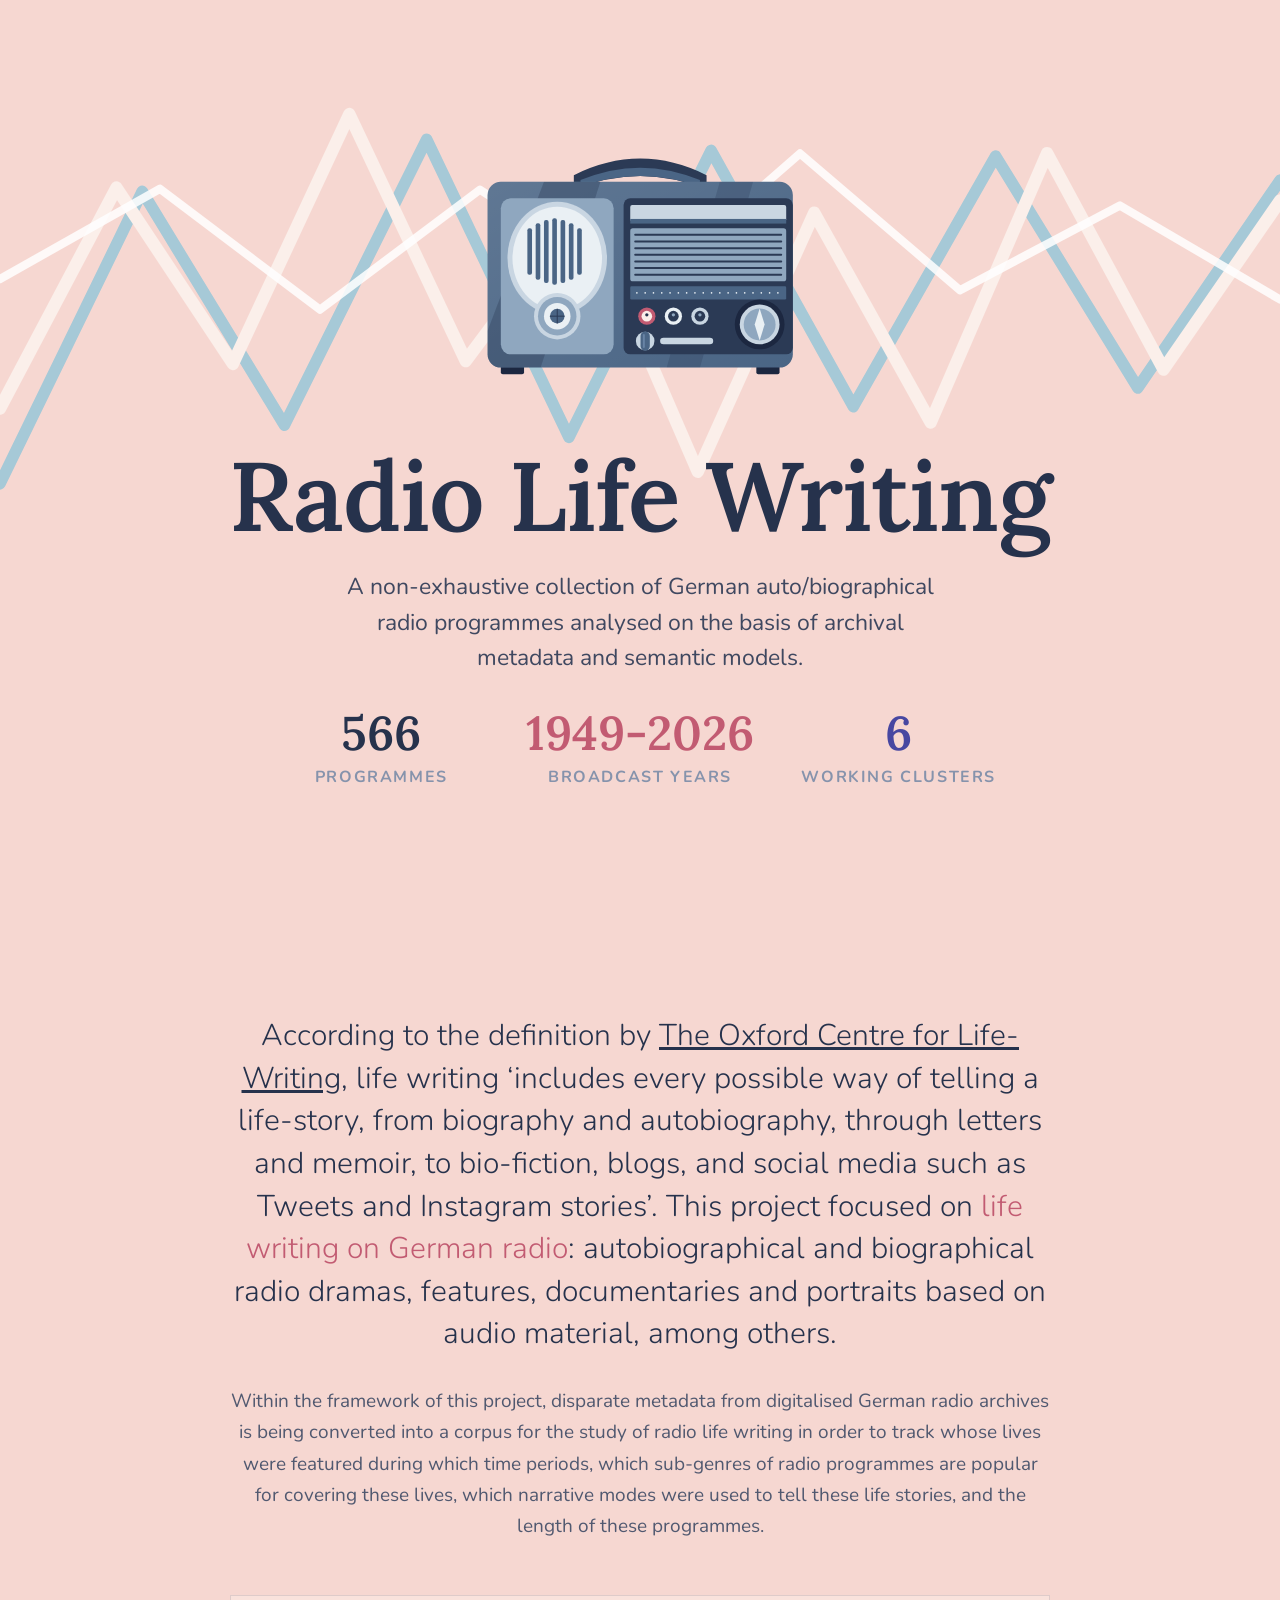
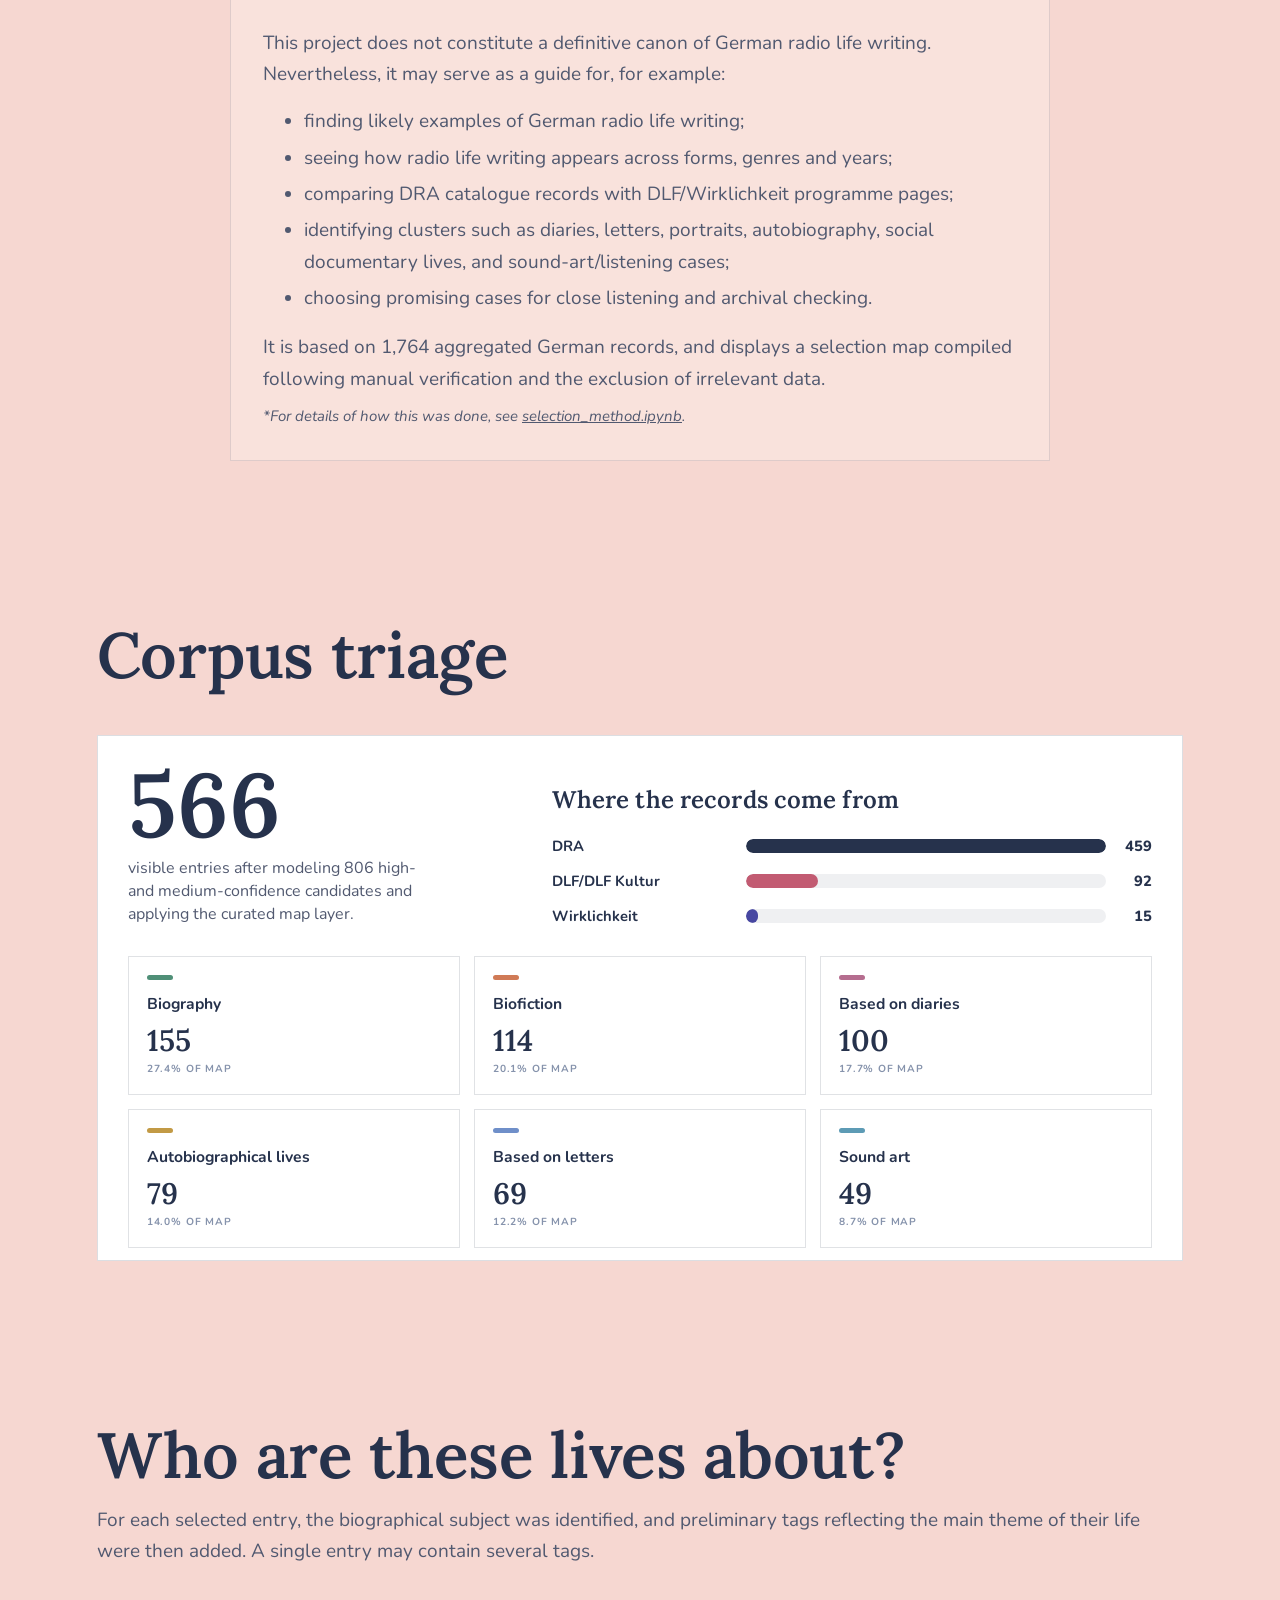
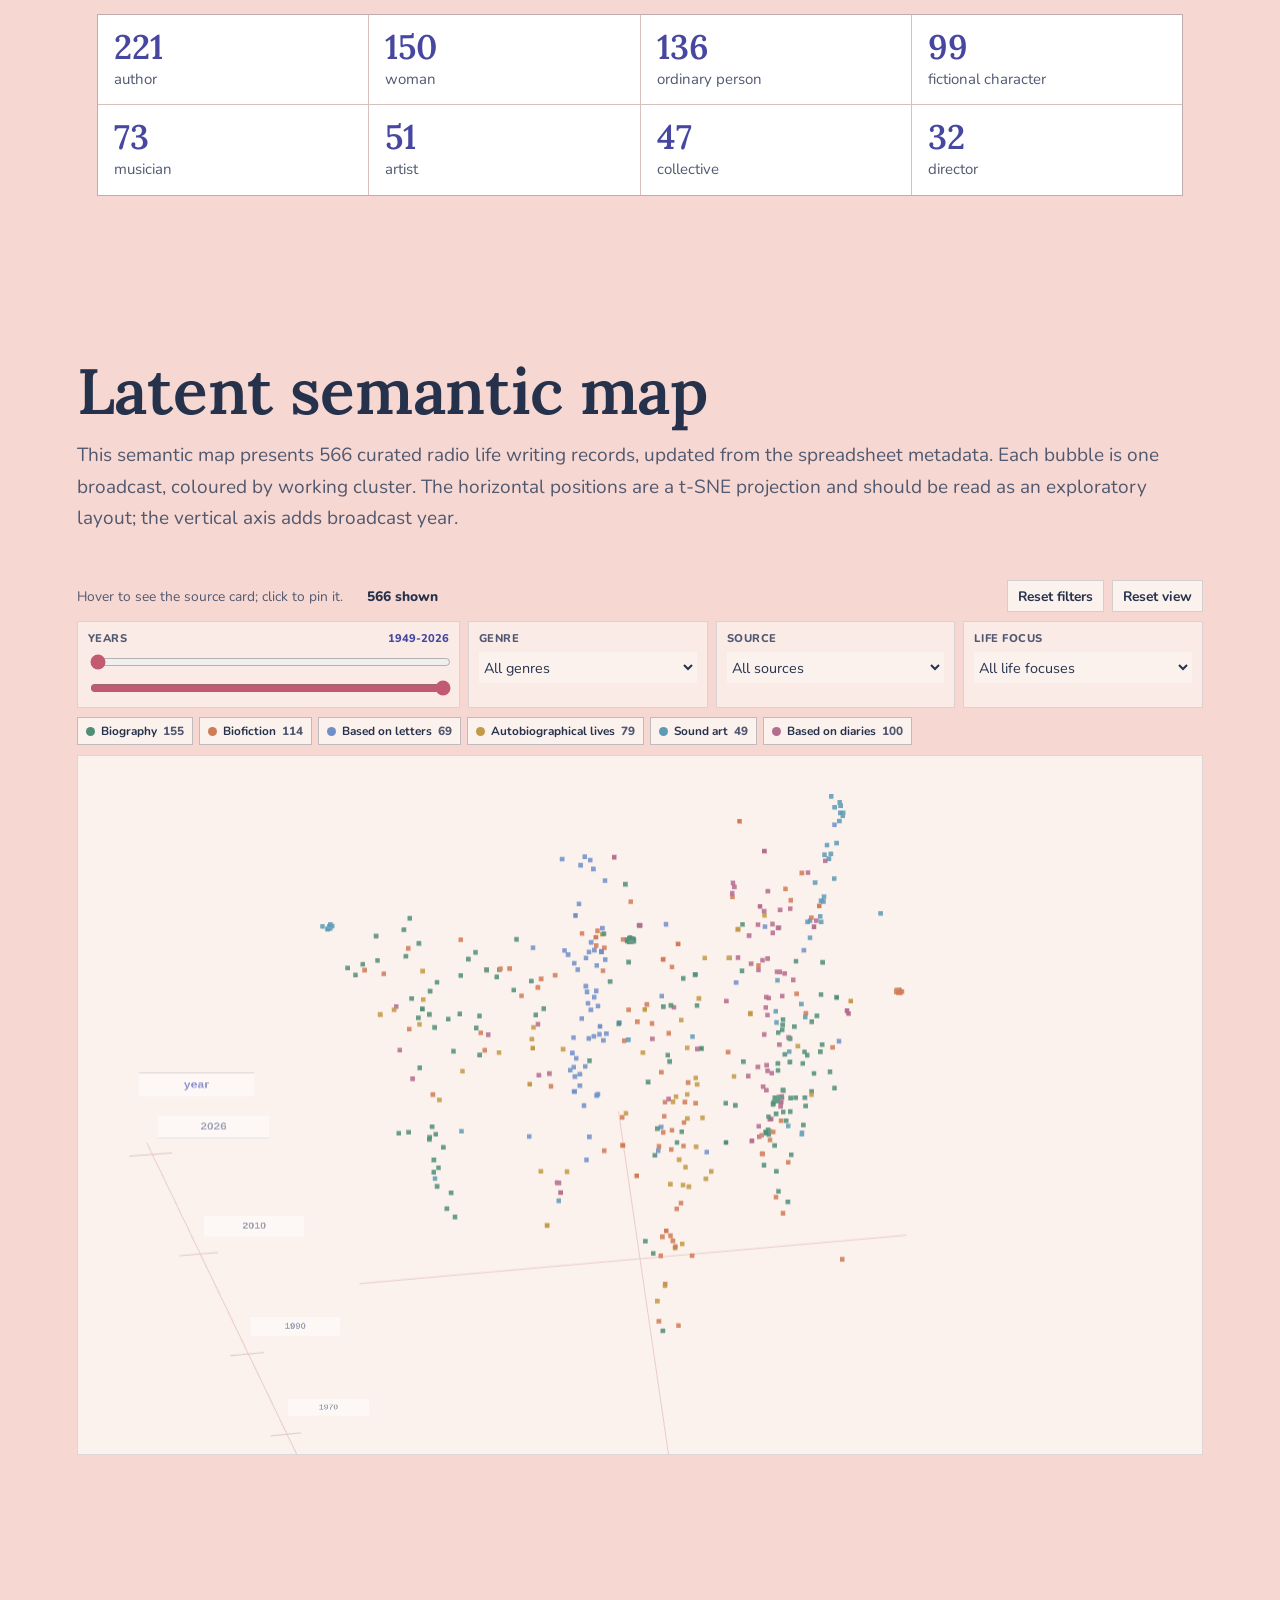
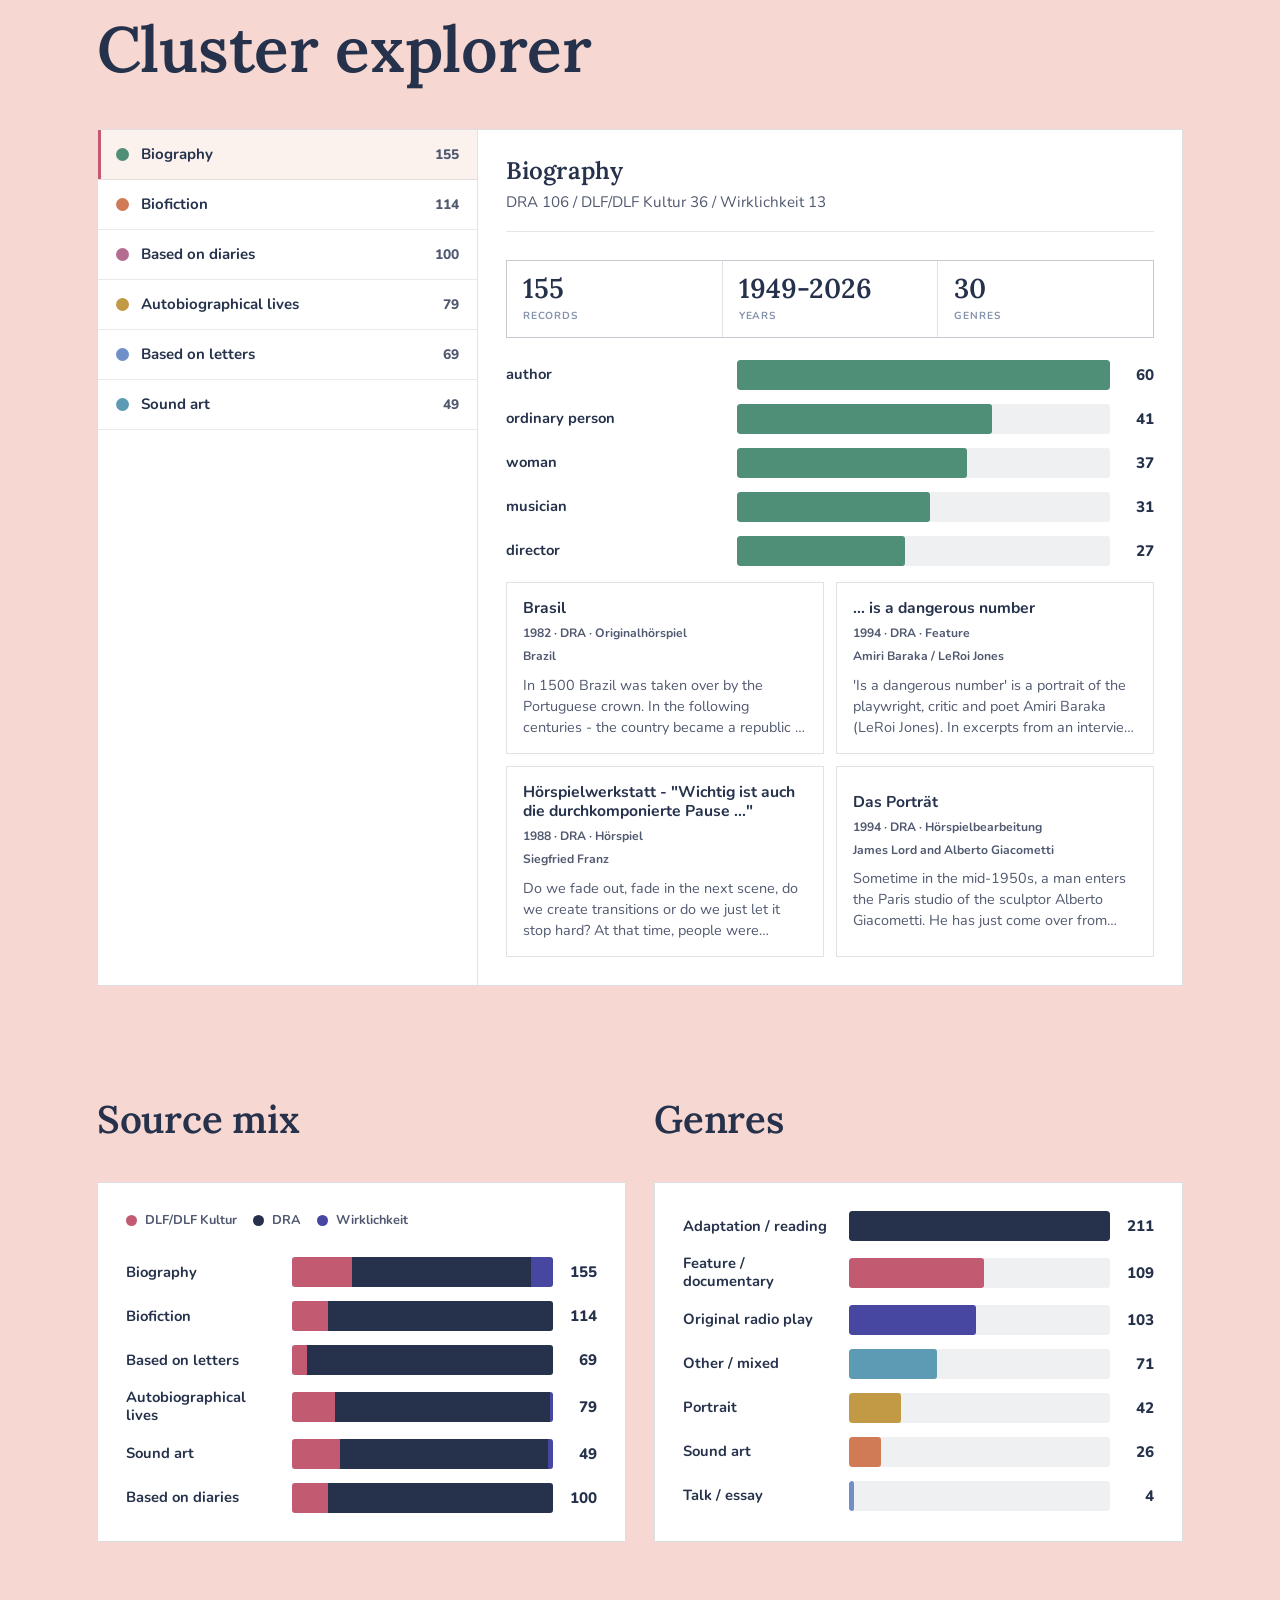
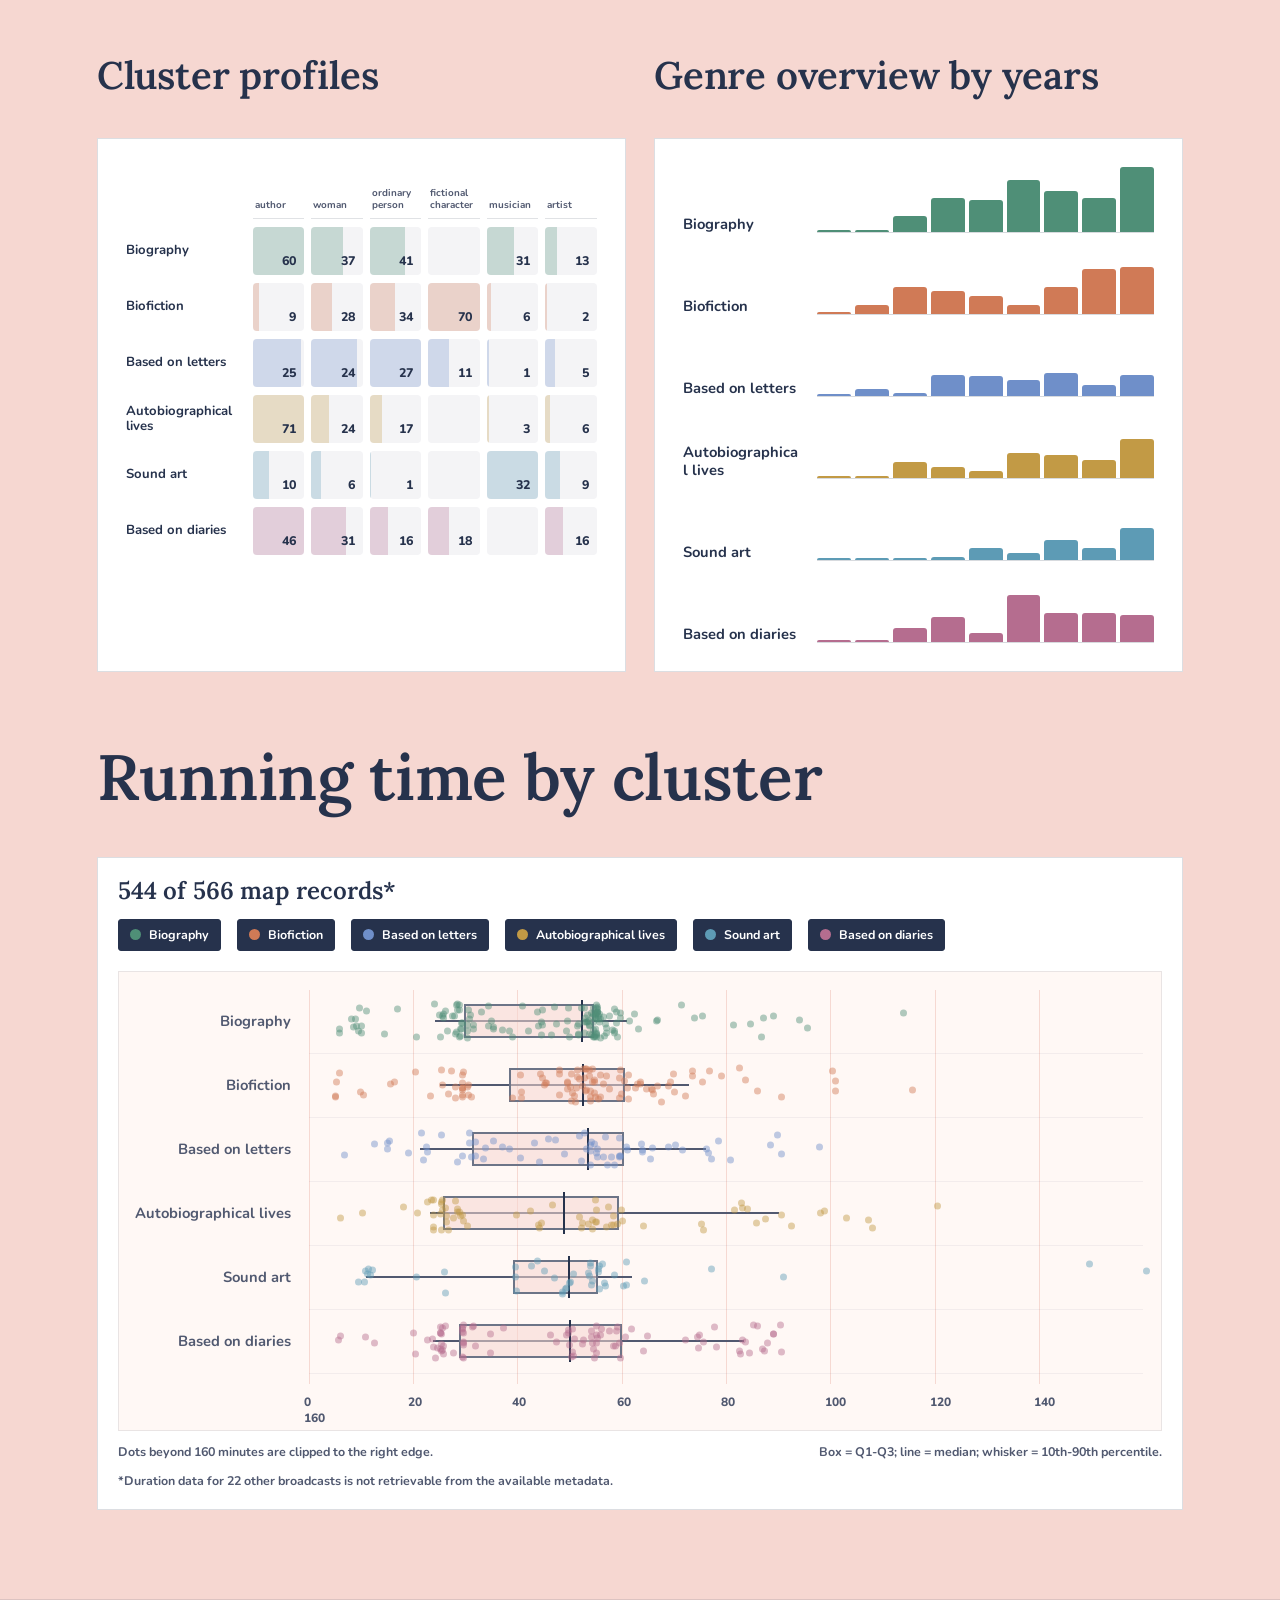
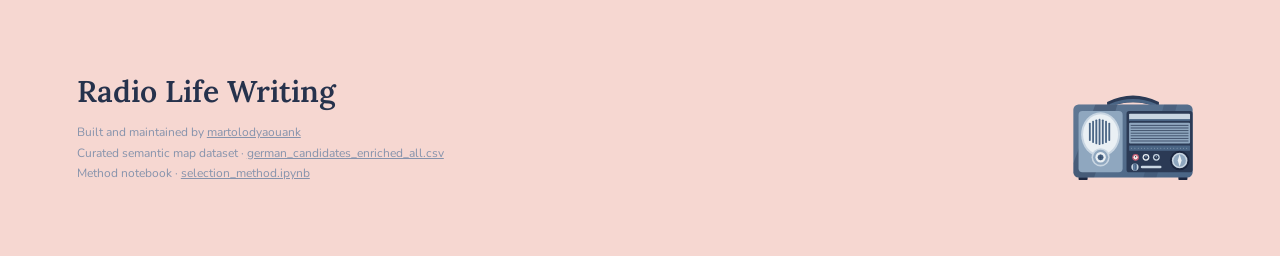
==== article/index.html @ a887b8b1 "Adjust article link and section spacing" ====
<!doctype html>
<html lang="en">
  <head>
    <meta charset="utf-8" />
    <meta name="viewport" content="width=device-width, initial-scale=1" />
    <title>Radio Life Writing | German Radio Biography as Data</title>
    <link rel="stylesheet" href="styles.css?v=20260627-link-spacing" />
  </head>
  <body>
    <main>
      <section class="hero" data-screen-label="Hero">
        <svg class="hero-waves" aria-hidden="true" viewBox="0 0 1440 600" preserveAspectRatio="none">
          <polyline data-wave data-mid="290" data-amp="222" data-seg="9" data-speed="1.3" data-phase="0" points="0,290" fill="none" stroke="#A6C9D7" stroke-width="13" stroke-linejoin="round" stroke-linecap="round"></polyline>
          <polyline data-wave data-mid="300" data-amp="232" data-seg="11" data-speed="1.7" data-phase="1.5" points="0,300" fill="none" stroke="#FBEFEA" stroke-width="14" stroke-linejoin="round" stroke-linecap="round"></polyline>
          <polyline data-wave data-mid="250" data-amp="210" data-seg="8" data-speed="2.1" data-phase="3" points="0,250" fill="none" stroke="#FFFFFF" stroke-width="9" stroke-linejoin="round" stroke-linecap="round" opacity="0.85"></polyline>
        </svg>
        <div class="hero-radio" data-radio-inline>
          <img src="radio.svg" alt="Vintage radio" />
        </div>
        <div class="hero-copy">
          <h1>Radio Life Writing</h1>
          <p>A non-exhaustive collection of German auto/biographical radio programmes analysed on the basis of archival metadata and semantic models.</p>
          <div class="hero-metrics" aria-label="Corpus metrics">
            <div><strong data-count="566">0</strong><span>programmes</span></div>
            <div><strong>1949-2026</strong><span>broadcast years</span></div>
            <div><strong data-count="6">0</strong><span>working clusters</span></div>
          </div>
        </div>
      </section>

      <section class="intro section-pad" data-reveal>
        <div>
          <p class="lede">According to the definition by <a href="https://oclw.web.ox.ac.uk/home" target="_blank" rel="noopener noreferrer">The Oxford Centre for Life-Writing</a>, life writing ‘includes every possible way of telling a life-story, from biography and autobiography, through letters and memoir, to bio-fiction, blogs, and social media such as Tweets and Instagram stories’. This project focused on <span>life writing on German radio</span>: autobiographical and biographical radio dramas, features, documentaries and portraits based on audio material, among others.</p>
          <p>Within the framework of this project, disparate metadata from digitalised German radio archives is being converted into a corpus for the study of radio life writing in order to track whose lives were featured during which time periods, which sub-genres of radio programmes are popular for covering these lives, which narrative modes were used to tell these life stories, and the length of these programmes.</p>
          <div class="guide-block">
            <p class="guide-intro">This project does not constitute a definitive canon of German radio life writing. Nevertheless, it may serve as a guide for, for example:</p>
            <ul>
              <li>finding likely examples of German radio life writing;</li>
              <li>seeing how radio life writing appears across forms, genres and years;</li>
              <li>comparing DRA catalogue records with DLF/Wirklichkeit programme pages;</li>
              <li>identifying clusters such as diaries, letters, portraits, autobiography, social documentary lives, and sound-art/listening cases;</li>
              <li>choosing promising cases for close listening and archival checking.</li>
            </ul>
            <p>It is based on 1,764 aggregated German records, and displays a selection map compiled following manual verification and the exclusion of irrelevant data.</p>
            <p class="method-note"><em>*For details of how this was done, see <a href="https://github.com/martolodyaouank/radio-life-writing-de/blob/main/notebooks/selection_method.ipynb">selection_method.ipynb</a>.</em></p>
          </div>
        </div>
      </section>

      <section class="graph-section section-pad" data-reveal>
        <div class="section-copy">
          <h2>Corpus triage</h2>
        </div>
        <div class="interactive-panel" data-corpus-triage></div>
      </section>

      <section class="graph-section section-pad" data-reveal>
        <div class="section-copy">
          <h2>Who are these lives about?</h2>
          <p>For each selected entry, the biographical subject was identified, and preliminary tags reflecting the main theme of their life were then added. A single entry may contain several tags.</p>
        </div>
        <div class="subject-summary" data-subject-summary></div>
      </section>

      <section class="graph-section map-section section-pad" data-reveal>
        <div class="section-copy">
          <h2>Latent semantic map</h2>
          <p>This semantic map presents 566 curated radio life writing records, updated from the spreadsheet metadata. Each bubble is one broadcast, coloured by working cluster. The horizontal positions are a t-SNE projection and should be read as an exploratory layout; the vertical axis adds broadcast year.</p>
        </div>
        <div class="graph-preserve semantic-3d" data-semantic-map-3d>
          <div class="map-toolbar">
            <span>Hover to see the source card; click to pin it. <b data-year-readout></b></span>
            <span class="map-count" data-visible-readout>566 shown</span>
            <span class="map-actions">
              <button type="button" data-reset-filters>Reset filters</button>
              <button type="button" data-reset-map>Reset view</button>
            </span>
          </div>
          <div class="map-controls" aria-label="Semantic map filters">
            <label class="year-control">
              <span>Years <b data-year-range-label></b></span>
              <div class="range-pair">
                <input type="range" data-year-min />
                <input type="range" data-year-max />
              </div>
            </label>
            <label><span>Genre</span><select data-form-filter></select></label>
            <label><span>Source</span><select data-source-filter></select></label>
            <label><span>Life focus</span><select data-who-filter></select></label>
          </div>
          <div class="map-clusters" data-cluster-filters aria-label="Cluster filters"></div>
          <div class="map-canvas" aria-label="Interactive 3D semantic map"></div>
          <div class="map-tooltip" hidden></div>
        </div>
      </section>

      <section class="graph-grid section-pad" data-reveal>
        <div class="section-copy">
          <h2>Cluster explorer</h2>
        </div>
        <div class="interactive-panel" data-cluster-explorer></div>
      </section>

      <section class="graph-grid two section-pad" data-reveal>
        <article>
          <div class="section-copy">
            <h2>Source mix</h2>
          </div>
          <div class="interactive-panel compact" data-source-mix></div>
        </article>
        <article>
          <div class="section-copy">
            <h2>Genres</h2>
          </div>
          <div class="interactive-panel compact" data-form-mix></div>
        </article>
      </section>

      <section class="graph-grid two section-pad" data-reveal>
        <article>
          <div class="section-copy">
            <h2>Cluster profiles</h2>
          </div>
          <div class="interactive-panel compact" data-cluster-profiles></div>
        </article>
        <article>
          <div class="section-copy">
            <h2>Genre overview by years</h2>
          </div>
          <div class="interactive-panel compact" data-decade-profile></div>
        </article>
      </section>

      <section class="graph-section section-pad" data-reveal>
        <div class="section-copy">
          <h2>Running time by cluster</h2>
        </div>
        <div class="interactive-panel duration-panel" data-duration-scale></div>
      </section>

      <footer class="footer">
        <div>
          <strong>Radio Life Writing</strong>
          <p>Built and maintained by <a href="https://github.com/martolodyaouank">martolodyaouank</a><br />Curated semantic map dataset · <a href="https://github.com/martolodyaouank/radio-life-writing-de/blob/main/data/processed/analysis_tables/german_candidates_enriched_all.csv">german_candidates_enriched_all.csv</a><br />Method notebook · <a href="https://github.com/martolodyaouank/radio-life-writing-de/blob/main/notebooks/selection_method.ipynb">selection_method.ipynb</a></p>
        </div>
        <div class="footer-radio" aria-hidden="true">
          <img src="radio.svg" alt="" />
        </div>
      </footer>
    </main>
    <script src="vendor/three.min.js"></script>
    <script src="semantic-map-3d-data.js?v=20260621-spreadsheet-clusters"></script>
    <script src="semantic-map-3d.js?v=20260627-text-edits"></script>
    <script src="duration-scale-data.js?v=20260622-duration-scale"></script>
    <script src="semantic-dashboard.js?v=20260627-text-edits"></script>
    <script src="page.js?v=20260617-no-shadow"></script>
  </body>
</html>
---- article/styles.css ----
@import url('https://fonts.googleapis.com/css2?family=Lora:ital,wght@0,400;0,500;0,600;0,700;1,400;1,500&family=Nunito:ital,wght@0,300;0,400;0,600;0,700;0,800;0,900;1,400&display=swap');
:root{--display:'Lora',Georgia,serif;--sans:'Nunito',system-ui,-apple-system,'Segoe UI',sans-serif}

*{box-sizing:border-box}
html{scroll-behavior:smooth}
body{margin:0;background:#F6D7D1;color:#26324C;-webkit-font-smoothing:antialiased;font-family:var(--sans)}
::selection{background:#C25B72;color:#F6D7D1}
a{color:inherit}
p{margin:0}
@keyframes eq{0%,100%{height:7px}50%{height:30px}}
@keyframes footerRadioMove{0%,100%{transform-origin:16% 100%;transform:translate(-4px,0) rotate(-4deg)}24%{transform-origin:16% 100%;transform:translate(-8px,-12px) rotate(-7deg)}50%{transform-origin:84% 100%;transform:translate(6px,0) rotate(4deg)}74%{transform-origin:84% 100%;transform:translate(10px,-12px) rotate(7deg)}}
main{overflow-x:hidden}
.hero{position:relative;min-height:100vh;display:flex;flex-direction:column;align-items:center;justify-content:center;padding:clamp(20px,3.5vw,52px) clamp(20px,5vw,60px) clamp(24px,4vw,56px);text-align:center;overflow:hidden;background:#F6D7D1}
.hero-waves{position:absolute;top:0;left:0;width:100%;height:62%;pointer-events:none;z-index:1}
.hero-radio{position:relative;z-index:3;margin-top:clamp(10px,2vw,34px);margin-bottom:clamp(34px,5vw,76px);display:flex;justify-content:center;width:100%}
.hero-radio img,.hero-radio svg{display:block;width:clamp(196px,28vw,360px);border:0;background:transparent}
.hero-radio svg{height:auto;overflow:visible}
.hero-copy{position:relative;z-index:2;max-width:920px}
.hero h1{font-family:var(--display);font-weight:600;font-size:clamp(46px,7.6vw,108px);line-height:.98;letter-spacing:-.01em;color:#26324C;margin:0}
.hero-copy>p{font-family:var(--sans);font-weight:400;font-size:clamp(17px,1.8vw,23px);line-height:1.55;max-width:600px;margin:clamp(18px,2.1vw,26px) auto 0;color:#3F4860}
.hero-metrics{display:grid;grid-template-columns:minmax(0,1fr) max-content minmax(0,1fr);gap:clamp(10px,3.4vw,44px);width:min(100%,720px);margin:clamp(20px,2.6vw,40px) auto 0}
.hero-metrics div{display:flex;flex-direction:column;align-items:center;text-align:center;min-width:0}
.hero-metrics strong{display:inline-block;font-family:var(--display);font-weight:600;font-size:clamp(30px,3.7vw,52px);line-height:1;color:#26324C;white-space:nowrap}
.hero-metrics div:nth-child(2) strong{color:#C25B72}
.hero-metrics div:nth-child(3) strong{color:#4747A1}
.hero-metrics span{display:block;font-family:var(--sans);font-weight:700;font-size:clamp(13px,1.25vw,16px);letter-spacing:.1em;text-transform:uppercase;color:#8693AC;margin-top:9px;white-space:nowrap}
.section-pad{padding:clamp(44px,7vw,110px) clamp(26px,6vw,92px);max-width:1240px;margin:0 auto}
.intro{padding-top:clamp(60px,9vw,140px)}
.intro>div{max-width:820px;margin:0 auto;text-align:center}
.lede{font-family:var(--sans);font-weight:300;font-size:clamp(20px,2.4vw,30px);line-height:1.42;margin:0 0 1em;letter-spacing:0}
.lede span{color:#C25B72}
.intro p:not(.lede),.section-copy p{font-family:var(--sans);font-weight:400;font-size:clamp(16px,1.7vw,19px);line-height:1.65;color:#515970}
.guide-block{margin-top:clamp(26px,4.4vw,52px);padding:clamp(18px,3vw,32px);border:1.5px solid rgba(38,50,76,.13);background:rgba(251,241,237,.38);text-align:left}
.intro .guide-intro{margin-top:0}
.intro p.method-note{font-size:clamp(13px,1.25vw,15px);line-height:1.5;margin-top:10px;text-align:left}
.intro ul{max-width:720px;margin:16px auto 18px;padding-left:24px;text-align:left;color:#515970;font-size:clamp(16px,1.7vw,19px);line-height:1.65}
.intro li{margin:5px 0}
.section-copy{max-width:820px;margin:0 auto 46px;text-align:center}
.section-copy h2{font-family:var(--display);font-weight:600;font-size:clamp(34px,5vw,64px);line-height:1.04;letter-spacing:-.005em;margin:0 0 16px;color:#26324C}
.method-section{padding-top:0}
.method-grid{display:grid;grid-template-columns:repeat(4,minmax(0,1fr));gap:1px;border:1.5px solid rgba(38,50,76,.14);background:rgba(38,50,76,.14)}
.method-grid article{min-width:0;background:#fff;padding:22px 20px 24px}
.method-grid h3{margin:0 0 10px;color:#26324C;font-family:var(--display);font-weight:600;font-size:1.35rem;line-height:1.12}
.method-grid p{color:#515970;font-family:var(--sans);font-size:.98rem;line-height:1.55}
.graph-section.section-pad,.graph-grid.section-pad{padding-top:clamp(44px,7vw,72px)}
.graph-section>.section-copy,.graph-grid>.section-copy{width:100%;max-width:none;text-align:left;margin:0 0 46px}
.graph-figure{margin:0}
.graph-figure img{display:block;width:100%;height:auto;border:1.5px solid rgba(38,50,76,.14);background:#fff}
.graph-grid.section-pad{padding-bottom:0}
.graph-grid.two{display:grid;grid-template-columns:repeat(2,minmax(0,1fr));gap:28px;align-items:stretch}
.graph-grid.two.section-pad{padding-top:clamp(44px,7vw,72px)}
.graph-grid.two article{display:flex;flex-direction:column;min-width:0}
.graph-grid.two .section-copy{width:100%;max-width:none;min-height:0;display:flex;flex-direction:column;justify-content:flex-end;text-align:left;margin:0;padding:clamp(24px,3.8vw,42px) 0}
.graph-grid.two .interactive-panel{flex:1;display:flex;flex-direction:column}
.graph-grid.two .interactive-panel .panel-pad{flex:1}
.graph-grid.two .section-copy h2{font-size:clamp(27px,3vw,42px);margin:0}
.subject-summary{display:grid;grid-template-columns:repeat(4,minmax(0,1fr));gap:1px;border:1.5px solid rgba(38,50,76,.14);background:rgba(38,50,76,.14)}
.subject-summary span{min-height:82px;padding:15px 16px;background:#fff;color:#515970;font-family:var(--sans);font-size:15px;line-height:1.32}
.subject-summary b{display:block;margin-bottom:6px;color:#4747A1;font-family:var(--display);font-weight:600;font-size:34px;line-height:1}
.interactive-panel{position:relative;min-width:0;border:1px solid rgba(38,50,76,.16);background:#fff;color:#26324C;font-family:var(--sans);min-height:180px;overflow:hidden}
.interactive-panel.compact{min-height:360px}
.duration-panel{min-height:620px}
.panel-pad{padding:28px}
.panel-head{display:flex;align-items:flex-start;justify-content:space-between;gap:18px;flex-wrap:wrap;margin-bottom:28px;padding-bottom:18px;border-bottom:1px solid rgba(38,50,76,.12)}
.panel-head>div:first-child{flex:1 1 100%;min-width:0}
.panel-title{margin:0;color:#26324C;font-family:var(--display);font-weight:600;font-size:1.5rem;line-height:1.12;letter-spacing:.005em}
.panel-note{margin-top:7px;color:#515970;font-family:var(--sans);font-size:.95rem;line-height:1.4}
.chip-row{display:flex;flex-wrap:wrap;gap:9px 16px;align-items:center}
.panel-chip-row{margin-bottom:28px}
.chip-row>span{display:inline-flex;align-items:center;gap:8px;font-size:.8rem;font-weight:700;color:#515970}
.chip-row button,.mini-select{min-height:32px;border:1px solid rgba(38,50,76,.2);background:#fff;color:#26324C;font:inherit;font-size:.78rem;font-weight:700;cursor:pointer;border-radius:3px}
.chip-row button{display:inline-flex;align-items:center;gap:8px;padding:6px 11px}
.chip-row button[aria-pressed=true]{border-color:#26324C;background:#26324C;color:#fff}
.chip-row i,.source-dot{display:inline-block;width:11px;height:11px;border-radius:50%;flex:none}
.mini-select{padding:6px 10px}
.bar-stack{display:grid;gap:14px}
.bar-row{display:grid;grid-template-columns:minmax(124px,.9fr) minmax(0,1.55fr) auto;align-items:center;gap:14px}
.bar-label{min-width:0;font-weight:700;font-size:.92rem;line-height:1.2;white-space:normal;overflow-wrap:break-word}
.bar-track{height:30px;background:rgba(38,50,76,.07);overflow:hidden;border-radius:3px;display:flex}
.bar-fill{height:100%;width:0;min-width:3px;border-radius:3px;transition:width 900ms cubic-bezier(.2,.7,.2,1);position:relative}
.bar-value{justify-self:end;min-width:30px;text-align:right;color:#26324C;font-size:.95rem;font-weight:800;font-variant-numeric:tabular-nums}
.stack-segment{height:100%;width:0;transition:width 900ms cubic-bezier(.2,.7,.2,1)}
.triage-panel{padding:30px 30px 12px;background:#fff}
.triage-top{display:grid;grid-template-columns:minmax(190px,.78fr) minmax(0,1.22fr);gap:40px;align-items:end;margin-bottom:30px}
.triage-number{font-family:var(--display);font-weight:600;font-size:clamp(54px,7vw,96px);line-height:.86;color:#26324C;letter-spacing:0}
.triage-caption{margin-top:14px;color:#515970;font-family:var(--sans);font-size:1rem;line-height:1.45;max-width:30ch}
.triage-source{display:grid;gap:15px;margin-top:22px}
.source-ribbon{display:grid;grid-template-columns:minmax(108px,.5fr) minmax(0,1fr) auto;gap:14px;align-items:center}
.source-ribbon strong{min-width:0;font-size:.92rem;font-weight:700;white-space:nowrap;overflow:hidden;text-overflow:ellipsis}
.source-ribbon>span:last-child{justify-self:end;min-width:32px;text-align:right;color:#26324C;font-size:.92rem;font-weight:800;font-variant-numeric:tabular-nums}
.source-line{height:14px;border-radius:999px;background:rgba(38,50,76,.07);overflow:hidden}
.source-line i{display:block;width:0;height:100%;border-radius:999px;transition:width 900ms cubic-bezier(.2,.7,.2,1)}
.cluster-tiles{display:grid;grid-template-columns:repeat(3,minmax(0,1fr));gap:14px;margin-top:24px}
.cluster-tile{min-height:118px;padding:18px;border:1px solid rgba(38,50,76,.14);background:#fff;transition:transform .2s ease,border-color .2s ease,box-shadow .2s ease}
.cluster-tile:hover{transform:translateY(-3px);border-color:rgba(38,50,76,.32);box-shadow:0 10px 22px rgba(38,50,76,.07)}
.cluster-tile i{display:block;width:26px;height:5px;border-radius:999px;margin-bottom:15px}
.cluster-tile strong{display:block;font-size:.98rem;font-weight:700;line-height:1.22}
.cluster-tile b{display:block;margin-top:12px;font-family:var(--display);font-weight:600;font-size:1.85rem;line-height:1;color:#26324C}
.cluster-tile span{display:block;margin-top:6px;color:#8693AC;font-size:.64rem;font-weight:700;letter-spacing:.08em;text-transform:uppercase}
.cluster-layout{display:grid;grid-template-columns:minmax(220px,.7fr) minmax(0,1.3fr);gap:1px;background:rgba(38,50,76,.14)}
.cluster-list,.cluster-detail{background:#fff}
.cluster-list{align-self:stretch}
.cluster-button{width:100%;display:grid;grid-template-columns:13px minmax(0,1fr) auto;gap:12px;align-items:center;padding:15px 18px;border:0;border-bottom:1px solid rgba(38,50,76,.1);background:transparent;color:#26324C;text-align:left;font:inherit;cursor:pointer;transition:background .15s ease}
.cluster-button:hover{background:#FBF1ED}
.cluster-button[aria-pressed=true]{background:#FBF1ED;box-shadow:inset 3px 0 0 #C25B72}
.cluster-button i{width:13px;height:13px;border-radius:50%}
.cluster-button strong{min-width:0;font-size:.94rem;font-weight:700;white-space:normal;line-height:1.2;overflow-wrap:anywhere}
.cluster-button b{color:#515970;font-size:.86rem;font-weight:800;font-variant-numeric:tabular-nums}
.detail-metrics{display:grid;grid-template-columns:repeat(3,minmax(0,1fr));gap:1px;background:rgba(38,50,76,.14);border:1px solid rgba(38,50,76,.14);margin-bottom:22px}
.detail-metrics span{padding:14px 16px;background:#fff;color:#8693AC;font-size:.64rem;font-weight:700;text-transform:uppercase;letter-spacing:.08em}
.detail-metrics b{display:block;margin-bottom:7px;color:#26324C;font-family:var(--display);font-weight:600;font-size:1.7rem;line-height:1;letter-spacing:0;text-transform:none}
.exemplar-grid{display:grid;grid-template-columns:repeat(2,minmax(0,1fr));gap:12px}
.exemplar-card{display:block;width:100%;min-height:150px;padding:16px;border:1px solid rgba(38,50,76,.14);background:#fff;color:#26324C;text-align:left;font:inherit;text-decoration:none;transition:transform .2s ease,border-color .2s ease,box-shadow .2s ease}
.exemplar-card[data-open-window]{cursor:pointer}
.exemplar-card:hover,.exemplar-card:focus-visible{transform:translateY(-3px);border-color:rgba(194,91,114,.5);box-shadow:0 12px 24px rgba(38,50,76,.1);outline:0}
.exemplar-card strong{display:block;font-size:.98rem;font-weight:700;line-height:1.2}
.exemplar-card span{display:block;margin-top:7px;color:#515970;font-size:.76rem;font-weight:700;line-height:1.35}
.exemplar-card p{margin-top:10px;color:#515970;font-family:var(--sans);font-size:.9rem;line-height:1.45;display:-webkit-box;-webkit-line-clamp:3;-webkit-box-orient:vertical;overflow:hidden}
.profile-grid{display:grid;max-width:100%;gap:8px}
.profile-head,.profile-row{display:grid;grid-template-columns:minmax(120px,.92fr) repeat(var(--cols),minmax(0,1fr));gap:7px;align-items:stretch}
.profile-head span{display:flex;align-items:flex-end;min-height:52px;padding:0 2px 7px;color:#515970;font-size:.62rem;font-weight:700;line-height:1.18;white-space:normal;overflow-wrap:break-word}
.profile-head span:not(:first-child){border-bottom:1px solid rgba(38,50,76,.14)}
.profile-row strong{display:flex;align-items:center;min-width:0;padding-right:8px;font-size:.82rem;font-weight:700;line-height:1.2;white-space:normal;overflow-wrap:anywhere;overflow:hidden}
.profile-cell{min-height:48px;border-radius:4px;background:rgba(38,50,76,.05);position:relative;overflow:hidden}
.profile-cell i{position:absolute;inset:0;width:0;background:currentColor;opacity:.28;transition:width 900ms cubic-bezier(.2,.7,.2,1)}
.profile-cell span{position:absolute;right:8px;bottom:6px;color:#26324C;font-size:.78rem;font-weight:800;font-variant-numeric:tabular-nums}
.timeline-bars{display:grid;gap:16px}
.timeline-row{display:grid;grid-template-columns:minmax(118px,.5fr) minmax(0,1.5fr);gap:16px;align-items:end}
.timeline-track{height:66px;display:flex;align-items:flex-end;gap:4px;border-bottom:1px solid rgba(38,50,76,.18)}
.timeline-col{flex:1;min-width:6px;height:2px;border-radius:3px 3px 0 0;transition:height 900ms cubic-bezier(.2,.7,.2,1)}
.duration-viz{padding:20px}
.duration-controls{display:flex;justify-content:space-between;gap:14px;flex-wrap:wrap;margin-bottom:20px}
.duration-chart{position:relative;min-height:460px;padding:18px 18px 46px 190px;background:#fff8f5;border:1px solid rgba(38,50,76,.1);overflow:hidden}
.duration-grid{position:absolute;inset:18px 18px 46px 190px;display:grid;grid-template-columns:repeat(8,1fr);pointer-events:none}
.duration-grid i{border-left:1px solid rgba(246,215,209,.95)}
.duration-row{position:relative;height:64px;border-bottom:1px solid rgba(38,50,76,.055)}
.duration-label{position:absolute;left:-178px;top:50%;width:160px;transform:translateY(-50%);text-align:right;color:#515970;font-size:.92rem;font-weight:700;line-height:1.1}
.duration-whisker,.duration-box,.duration-median,.duration-point{position:absolute;top:50%;transform:translateY(-50%)}
.duration-whisker{height:2px;background:#515970}
.duration-box{height:34px;border:2px solid #6c7487;background:rgba(246,215,209,.55)}
.duration-median{width:2px;height:42px;background:#26324C}
.duration-point{width:7px;height:7px;border-radius:50%;opacity:.45;transition:opacity .2s ease,transform .2s ease}
.duration-point:hover{opacity:1;transform:translateY(-50%) scale(1.8);z-index:3}
.duration-axis{position:absolute;left:190px;right:18px;bottom:12px;height:24px;display:grid;grid-template-columns:repeat(8,1fr);color:#515970;font-size:.75rem;font-weight:800}
.duration-axis span{transform:translateX(-5px)}
.duration-tooltip{position:absolute;z-index:5;max-width:260px;padding:9px 10px;border:1px solid rgba(38,50,76,.18);background:#26324C;color:#FBF1ED;font-size:.78rem;line-height:1.35;box-shadow:0 12px 28px rgba(38,50,76,.18);pointer-events:none}
.duration-tooltip strong{display:block;font-size:.86rem;line-height:1.15;margin-bottom:3px}
.duration-foot{display:flex;justify-content:space-between;gap:12px;flex-wrap:wrap;margin-top:12px;color:#515970;font-size:.78rem;font-weight:700}
.empty-state{padding:18px;color:#515970;font-size:.9rem}
.map-section{max-width:1320px}
.graph-preserve{font-family:var(--sans);color:#26324C}
.semantic-3d{position:relative;min-width:0}
.map-toolbar{display:flex;justify-content:space-between;gap:12px;align-items:center;flex-wrap:wrap;margin-bottom:9px;color:#515970;font-size:.86rem}
.map-count{color:#26324C;font-weight:800;white-space:nowrap}
.map-actions{display:inline-flex;gap:8px;margin-left:auto}
.map-toolbar b{display:inline-block;margin-left:8px;color:#4747A1;font-weight:800}
.map-toolbar button{min-height:32px;padding:5px 10px;border:1.5px solid rgba(38,50,76,.18);border-radius:0;background:#FBF1ED;color:#26324C;font:inherit;font-weight:700;cursor:pointer}
.map-toolbar button:hover{border-color:#C25B72;color:#C25B72}
.map-controls{display:grid;grid-template-columns:minmax(210px,1.15fr) repeat(3,minmax(120px,.72fr));gap:8px;margin-bottom:9px}
.year-control{min-width:0}
.map-controls label{min-width:0;padding:9px 10px;border:1.5px solid rgba(38,50,76,.14);background:rgba(251,241,237,.78)}
.map-controls label>span{display:flex;justify-content:space-between;gap:10px;margin-bottom:6px;color:#515970;font-size:.7rem;font-weight:800;letter-spacing:.05em;text-transform:uppercase}
.map-controls label>span b{color:#4747A1;font-weight:800;letter-spacing:0}
.map-controls select{width:100%;min-height:31px;border:1px solid transparent;background:#FBF1ED;color:#26324C;font:inherit;font-size:.9rem}
.range-pair{display:grid;gap:6px}
.range-pair input{width:100%;accent-color:#C25B72}
.map-clusters{display:flex;flex-wrap:wrap;gap:6px;margin:0 0 10px}
.map-clusters button{display:inline-flex;align-items:center;gap:6px;min-height:28px;padding:4px 8px;border:1.5px solid rgba(38,50,76,.14);background:rgba(251,241,237,.82);color:#26324C;font:inherit;font-size:.74rem;font-weight:700;cursor:pointer}
.map-clusters button[aria-pressed=true]{border-color:rgba(38,50,76,.28);background:#FBF1ED}
.map-clusters button[aria-pressed=false]{color:#515970;opacity:.48}
.map-clusters i,.map-legend i{width:9px;height:9px;display:inline-block;border-radius:50%}
.map-clusters b{color:#515970;font-weight:800}
.map-canvas{position:relative;overflow:hidden;min-height:540px;border:1.5px solid rgba(38,50,76,.14);background:#FBF1ED;cursor:grab}
.map-canvas:active{cursor:grabbing}
.map-canvas canvas{display:block;width:100%;height:100%}
.map-tooltip{position:absolute;left:0;top:0;z-index:4;max-width:min(430px,calc(100vw - 42px));padding:10px 12px;border:1.5px solid rgba(38,50,76,.18);background:rgba(251,241,237,.97);box-shadow:0 14px 34px rgba(38,50,76,.16);pointer-events:auto}
.map-tooltip strong,.map-tooltip span,.map-tooltip em,.map-tooltip small,.map-tooltip a{display:block}
.map-tooltip strong{line-height:1.2}
.map-tooltip .card-title{font-size:1.08rem;white-space:nowrap;overflow:hidden;text-overflow:ellipsis}
.map-tooltip span,.map-tooltip em,.map-tooltip small{margin-top:4px;color:#515970;font-size:.84rem}
.map-tooltip .card-protagonist{color:#26324C}
.map-tooltip em{color:#4747A1;font-style:normal}
.map-tooltip small{font-size:.77rem}
.map-tooltip a{margin-top:8px;color:#C25B72;font-size:.82rem;font-weight:800;text-decoration:underline;text-underline-offset:3px}
.map-legend{display:flex;flex-wrap:wrap;gap:8px 14px;margin-top:12px;color:#515970;font-size:.82rem;font-weight:700}
.map-legend span{display:inline-flex;align-items:center;gap:6px}
.footer{padding:clamp(44px,6vw,72px) clamp(26px,6vw,92px);background:#F6D7D1;border-top:1.5px solid rgba(38,50,76,.12);display:flex;flex-wrap:wrap;gap:30px;justify-content:space-between;align-items:flex-end}
.footer>div:first-child{max-width:1180px}
.footer strong{font-family:var(--display);font-weight:600;font-size:30px;color:#26324C}
.footer p{font-family:var(--sans);font-weight:400;font-size:12px;color:#8693AC;line-height:1.7;margin:12px 0 0}
.footer-radio img{display:block;width:clamp(76px,12vw,140px);height:auto;transform-origin:50% 80%;animation:footerRadioMove 3.6s ease-in-out infinite}
.eq{display:flex;gap:5px;align-items:flex-end;height:40px}
.eq span{width:6px;height:14px;border-radius:3px;animation:eq 1.2s ease-in-out infinite}
.eq span:nth-child(1){background:#4747A1}.eq span:nth-child(2){background:#C25B72;animation-delay:.15s}.eq span:nth-child(3){background:#5D9BB5;animation-delay:.3s}.eq span:nth-child(4){background:#8A6FB0;animation-delay:.45s}.eq span:nth-child(5){background:#3E6F8E;animation-delay:.6s}.eq span:nth-child(6){background:#E0896F;animation-delay:.75s}
[data-reveal]{opacity:0;transform:translateY(30px);transition:opacity .9s cubic-bezier(.2,.7,.2,1),transform .9s cubic-bezier(.2,.7,.2,1)}
[data-reveal].is-visible{opacity:1;transform:none}
@media(max-width:900px){.graph-grid.two,.subject-summary,.triage-top,.cluster-layout{grid-template-columns:1fr}.method-grid{grid-template-columns:repeat(2,minmax(0,1fr))}.graph-grid.two{row-gap:0}.graph-grid.two .section-copy p{min-height:calc(3 * 1.65em)}.cluster-tiles{grid-template-columns:repeat(2,minmax(0,1fr))}.map-controls{grid-template-columns:repeat(2,minmax(0,1fr))}.map-canvas{min-height:430px}.exemplar-grid{grid-template-columns:1fr}.duration-chart{padding-left:150px}.duration-grid{left:150px}.duration-label{left:-138px;width:126px}.duration-axis{left:150px}}
@media(max-width:620px){.subject-summary,.cluster-tiles,.method-grid{grid-template-columns:repeat(2,minmax(0,1fr))}.map-controls{grid-template-columns:repeat(2,minmax(0,1fr));gap:8px}.year-control,.map-controls label:last-child{grid-column:1/-1}.map-canvas{min-height:415px}.bar-row,.timeline-row{grid-template-columns:1fr}.profile-grid{overflow-x:auto;padding-bottom:8px}.profile-head,.profile-row{min-width:620px;grid-template-columns:minmax(112px,.72fr) repeat(var(--cols),minmax(72px,1fr))}.profile-head span:first-child{display:flex}.detail-metrics{grid-template-columns:1fr}.duration-chart{padding:14px 10px 44px 112px}.duration-grid{inset:14px 10px 44px 112px}.duration-label{left:-104px;width:96px;font-size:.74rem}.duration-axis{left:112px;right:10px}.duration-row{height:58px}}
@media(max-width:620px){.panel-pad{padding:22px}.interactive-panel.compact{min-height:0}.bar-stack{gap:18px}.bar-row{gap:8px}.bar-track{height:26px}.bar-value{justify-self:start}.source-ribbon{grid-template-columns:minmax(0,1fr) auto;gap:8px 12px}.source-ribbon .source-line{grid-column:1/-1}.guide-block{padding:22px}}
@media(max-width:620px){.hero-metrics span{font-size:clamp(10px,2.8vw,13px);letter-spacing:.075em}}
@media(max-width:620px){.hero-metrics{grid-template-columns:1fr;width:min(100%,220px);gap:16px}.hero-metrics strong{font-size:clamp(36px,12vw,48px)}.hero-metrics span{font-size:13px;letter-spacing:.095em}.graph-grid.two.section-pad{padding-top:0}.graph-grid.two .section-copy{padding:28px 0}.cluster-tile strong[data-short-label],.profile-row strong[data-short-label],.duration-label[data-short-label]{font-size:0}.cluster-tile strong[data-short-label]::after,.profile-row strong[data-short-label]::after,.duration-label[data-short-label]::after{content:attr(data-short-label);font-size:.98rem}.profile-row strong[data-short-label]::after{font-size:.82rem}.duration-label[data-short-label]::after{font-size:.74rem}.duration-controls button[data-short-label] span{display:none}.duration-controls button[data-short-label]::after{content:attr(data-short-label)}.duration-axis{display:flex;justify-content:space-between}.duration-axis span{display:none;transform:none}.duration-axis span:first-child,.duration-axis span:last-child{display:block}}
@media(max-width:620px){.cluster-tile{display:grid;grid-template-rows:5px 70px 52px 36px;align-content:start;min-height:196px;padding:18px}.cluster-tile i{margin-bottom:0}.cluster-tile strong{align-self:center;font-size:.9rem;line-height:1.12}.cluster-tile b{align-self:end;margin-top:0}.cluster-tile span{align-self:start;margin-top:6px}.cluster-tile strong[data-short-label]::after{font-size:.9rem}}
@media(max-width:460px){.method-grid,.map-controls{grid-template-columns:1fr}.map-actions{width:100%;margin-left:0}.map-actions button{flex:1}}
@media(prefers-reduced-motion:reduce){.footer-radio img{animation:none}}
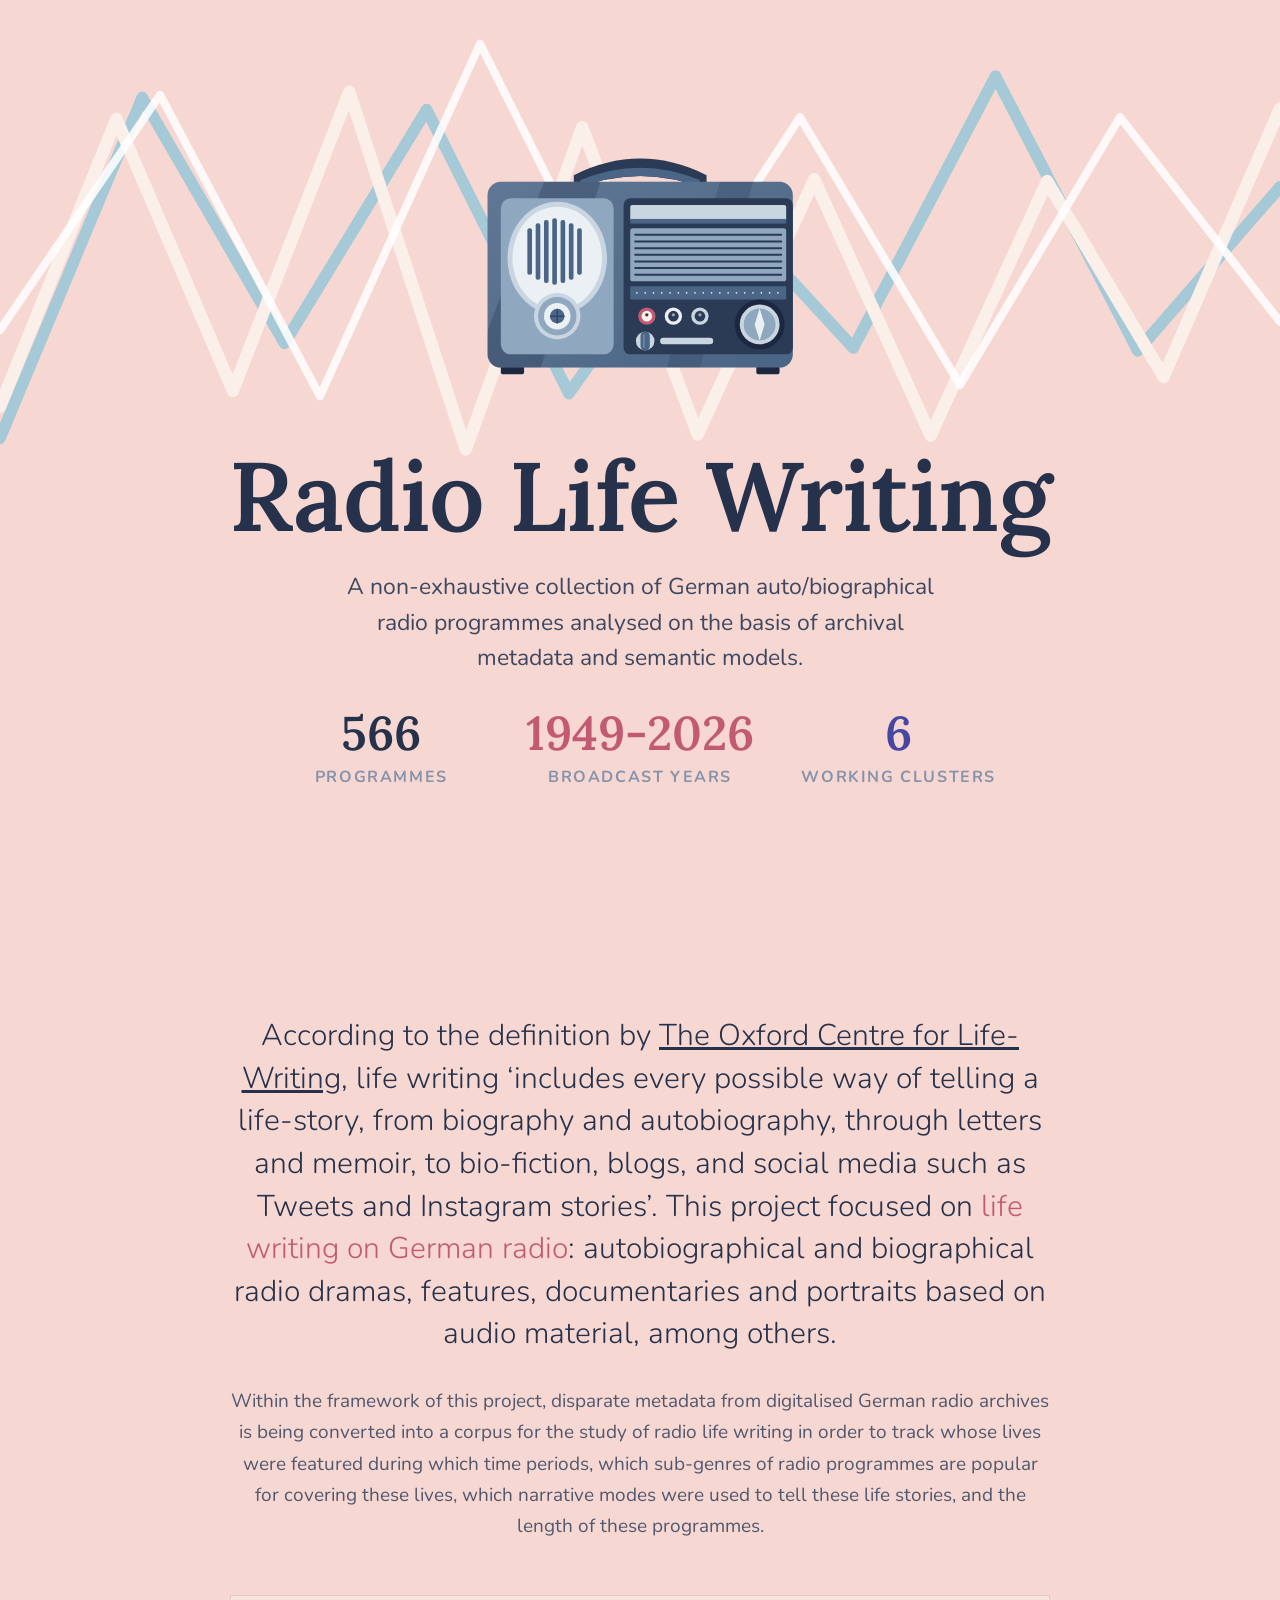
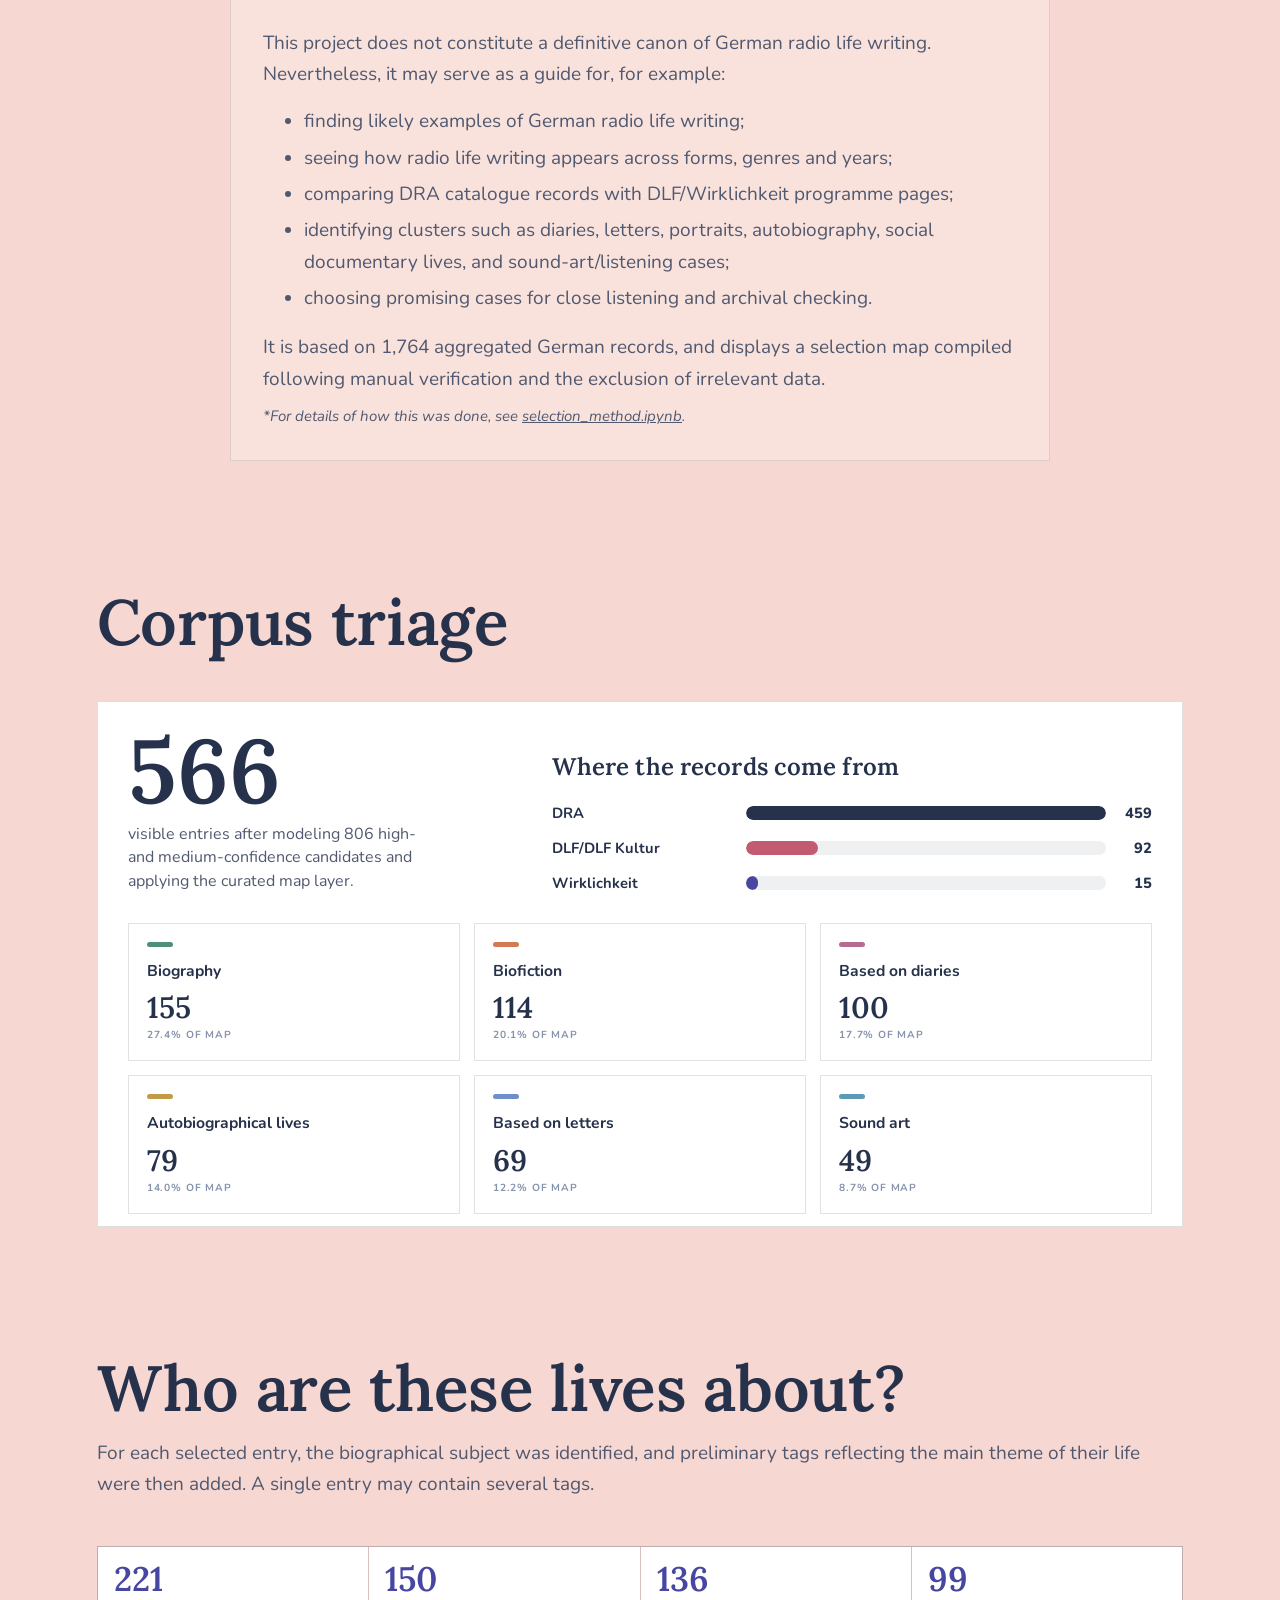
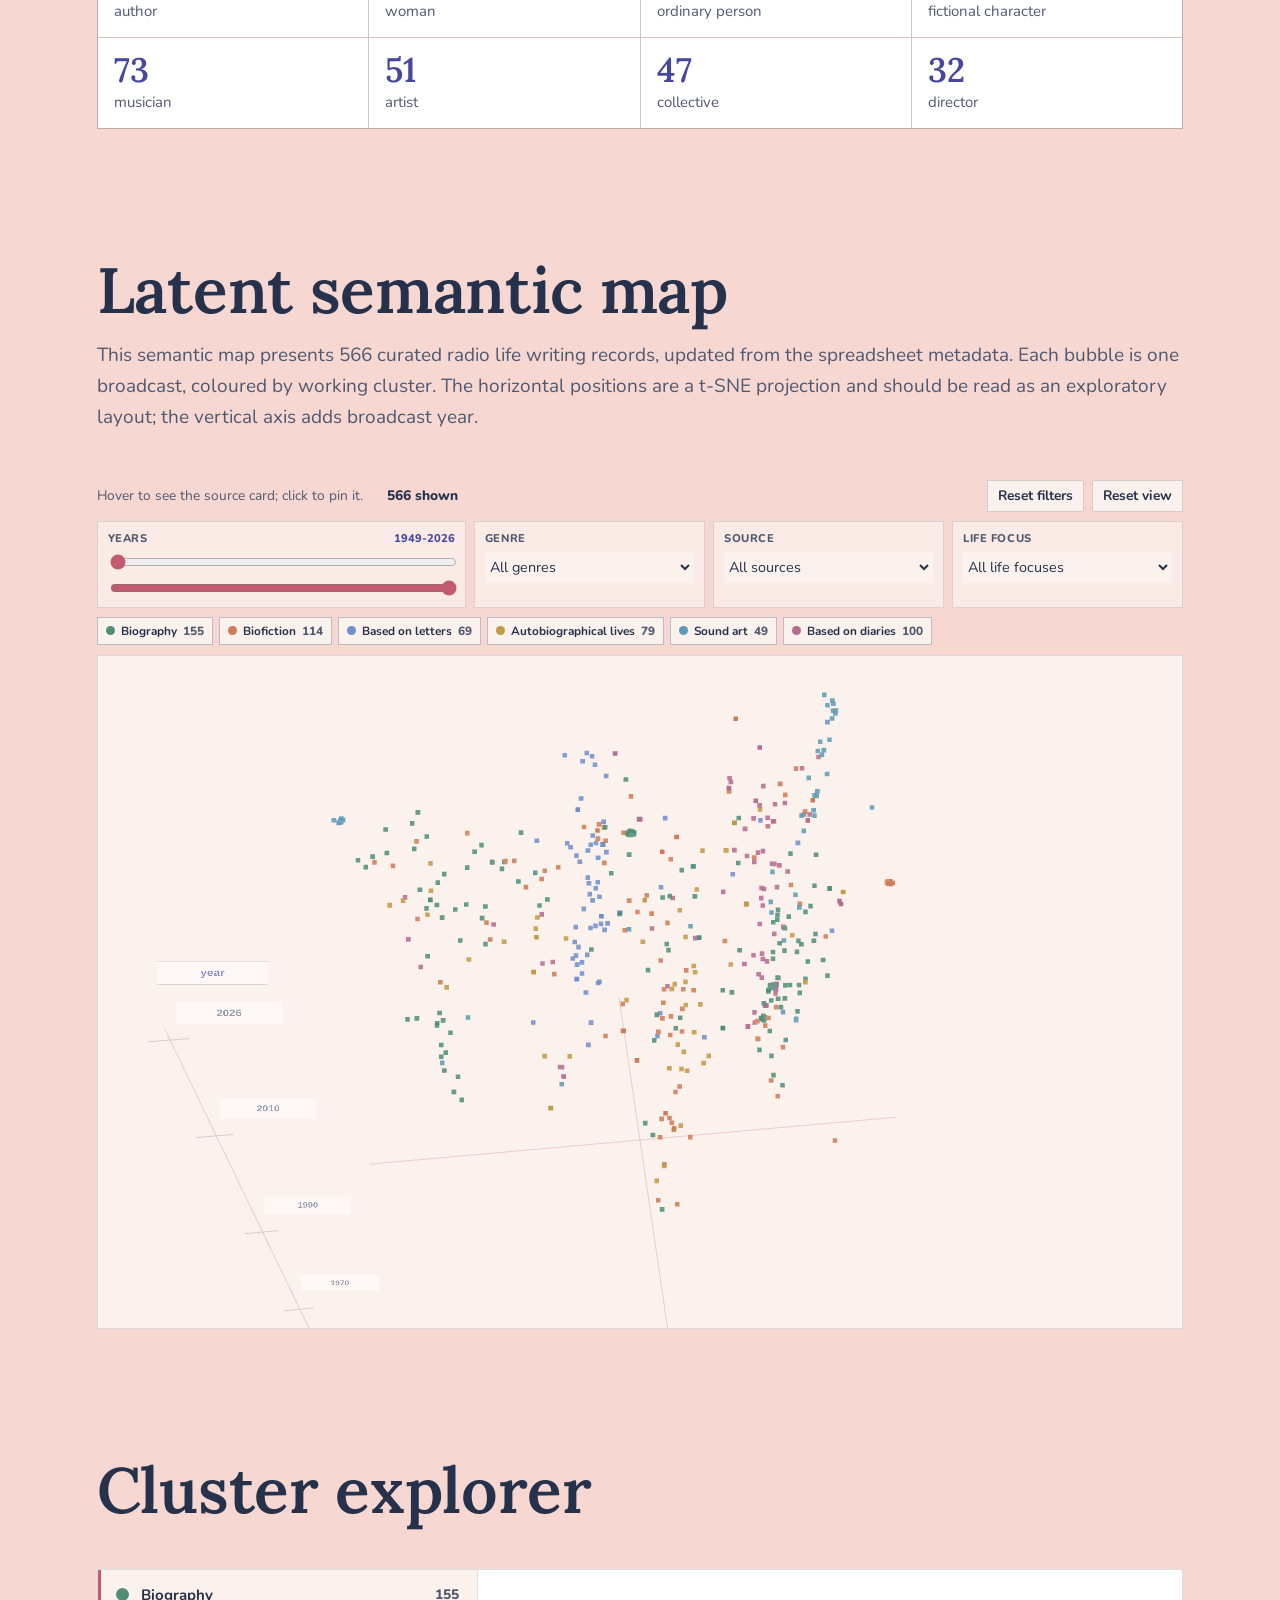
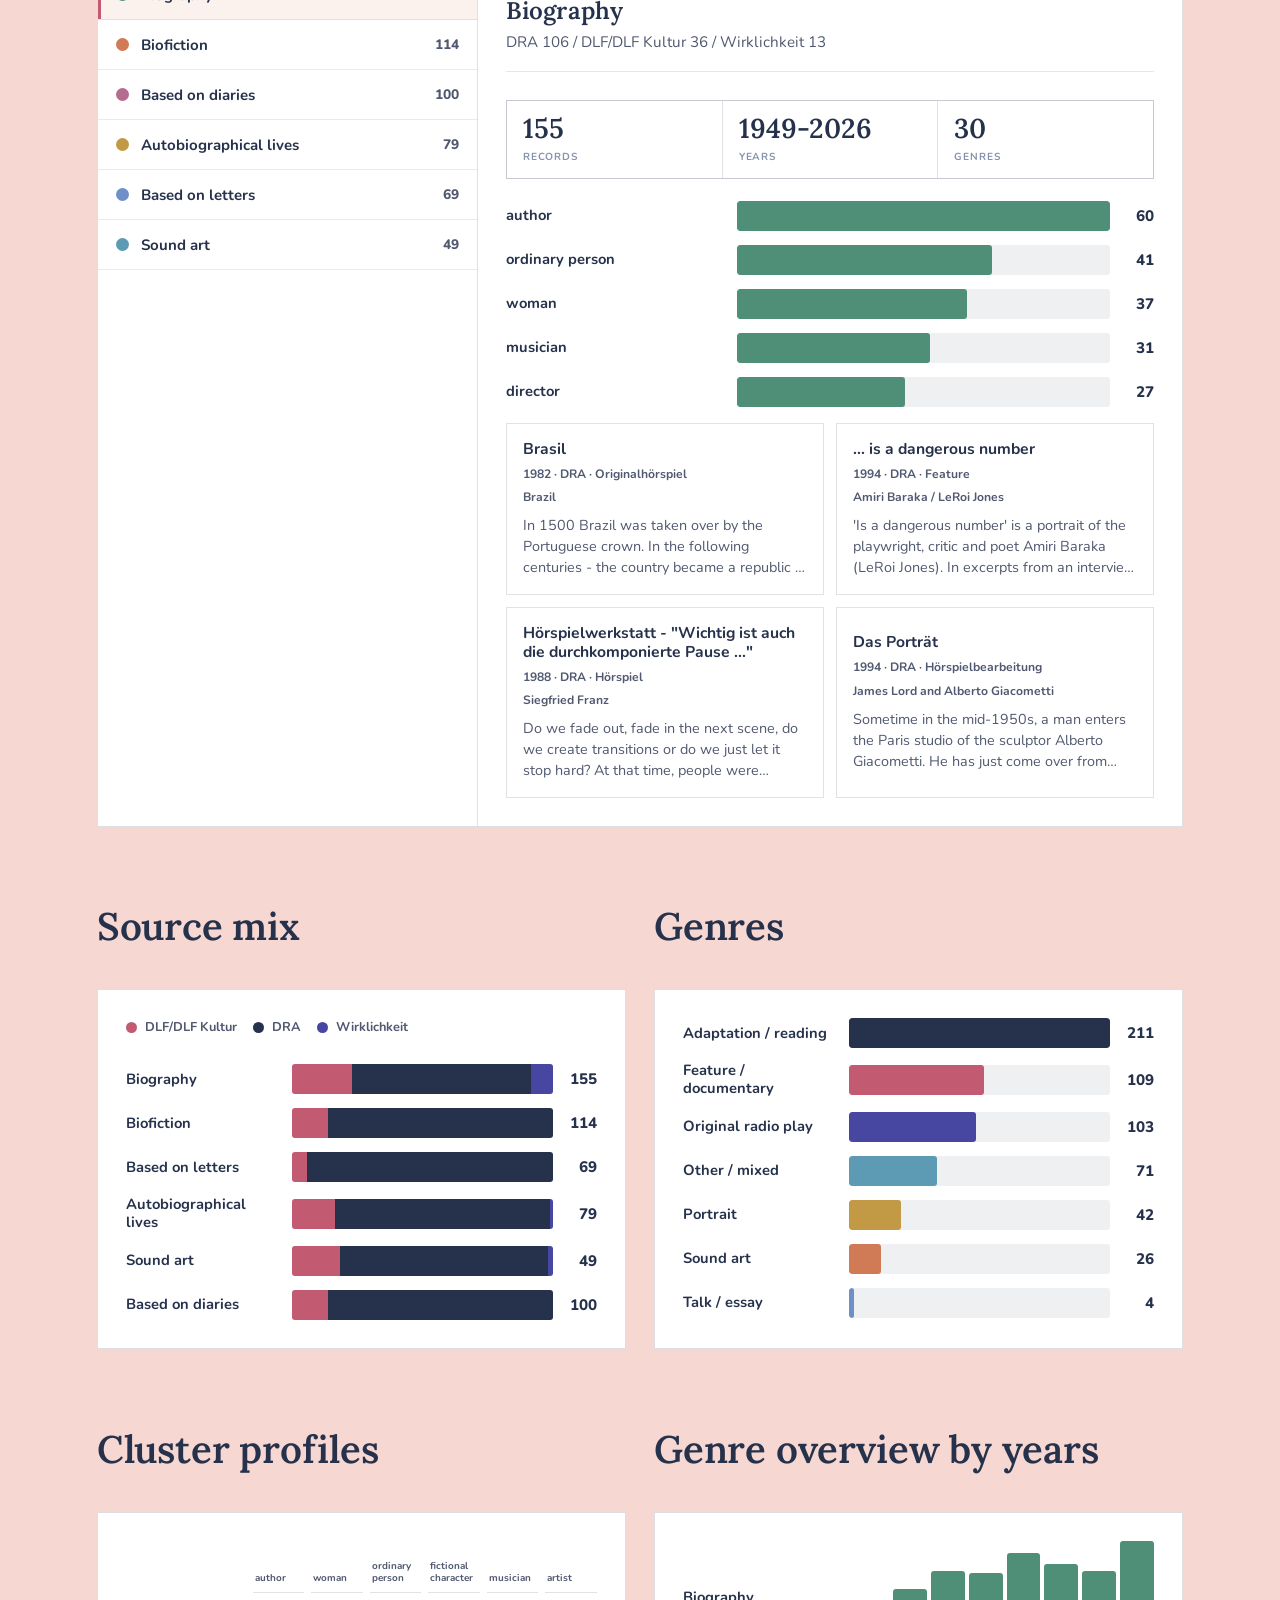
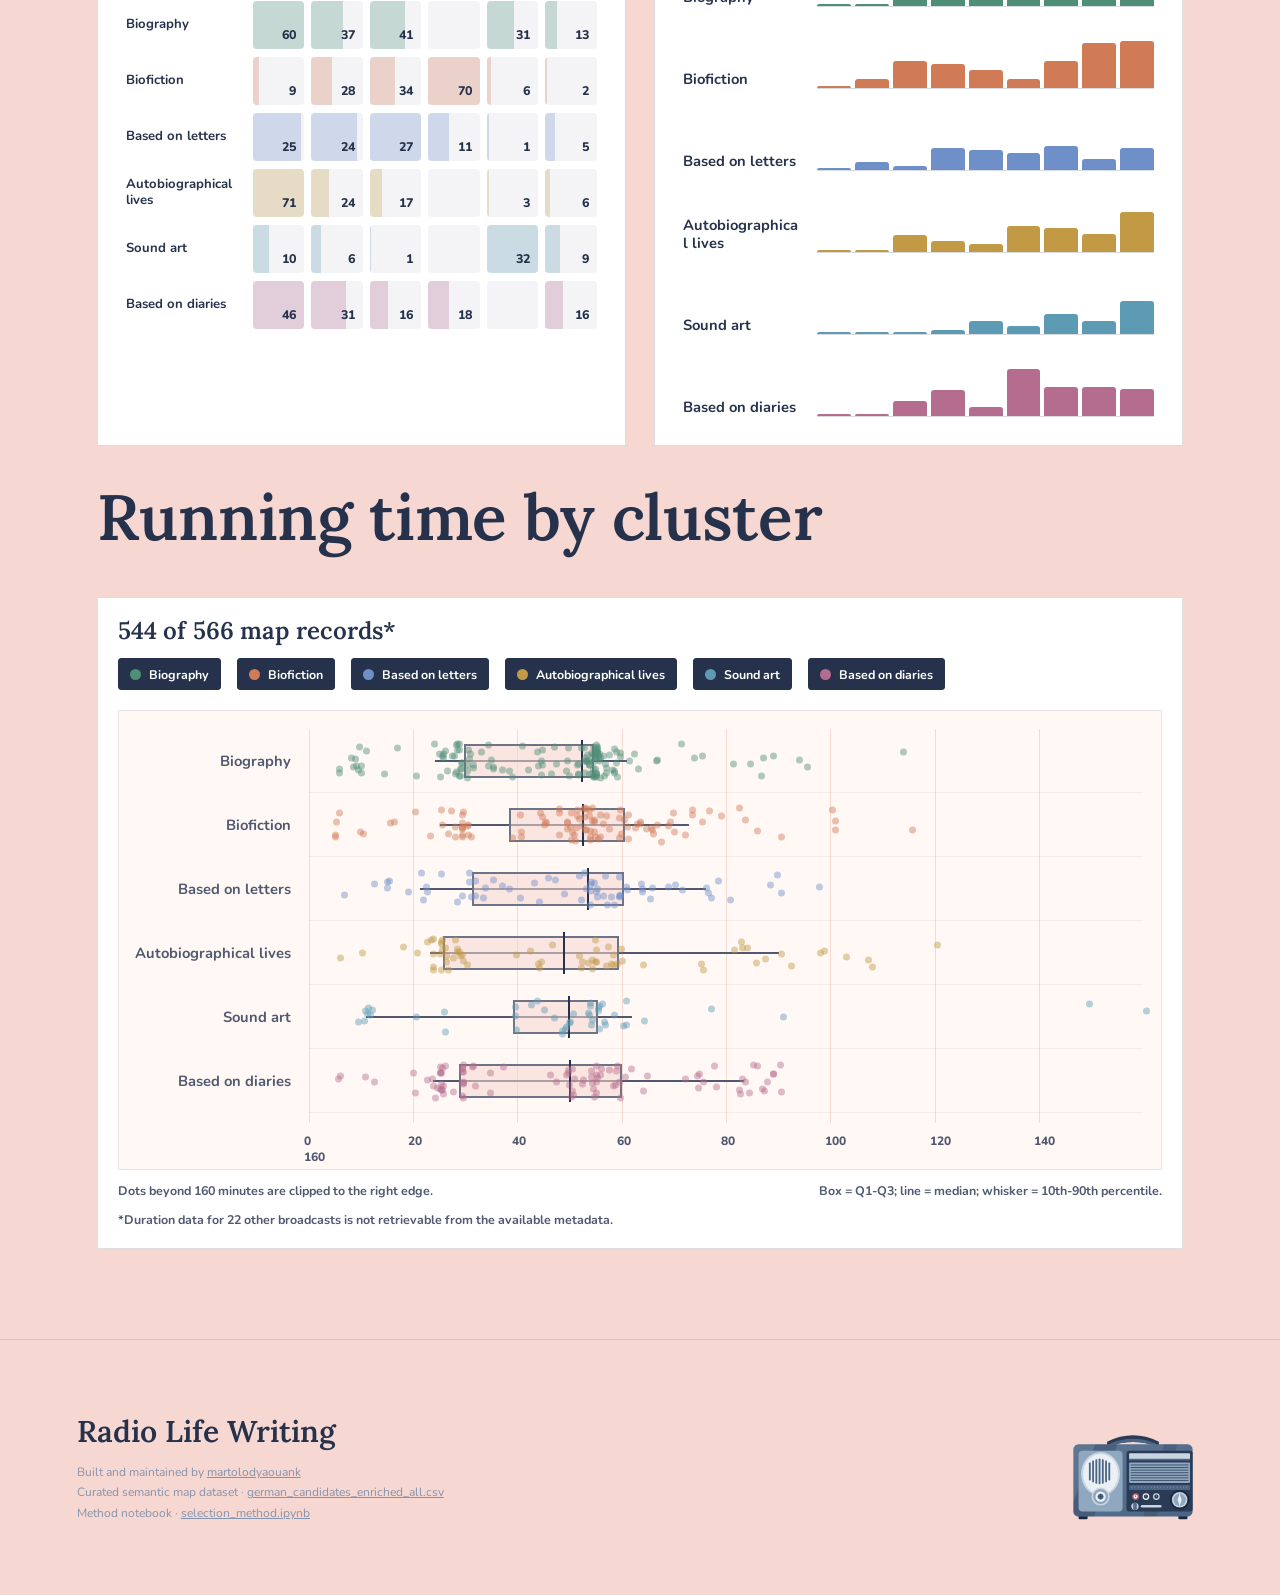
==== commit 69f2c8f8: "Compact article graph spacing" ====
--- a/article/index.html
+++ b/article/index.html
@@ -4,7 +4,7 @@
     <meta charset="utf-8" />
     <meta name="viewport" content="width=device-width, initial-scale=1" />
     <title>Radio Life Writing | German Radio Biography as Data</title>
-    <link rel="stylesheet" href="styles.css?v=20260627-link-spacing" />
+    <link rel="stylesheet" href="styles.css?v=20260627-compact-graphs" />
   </head>
   <body>
     <main>
--- a/article/styles.css
+++ b/article/styles.css
@@ -42,13 +42,13 @@
 .method-grid article{min-width:0;background:#fff;padding:22px 20px 24px}
 .method-grid h3{margin:0 0 10px;color:#26324C;font-family:var(--display);font-weight:600;font-size:1.35rem;line-height:1.12}
 .method-grid p{color:#515970;font-family:var(--sans);font-size:.98rem;line-height:1.55}
-.graph-section.section-pad,.graph-grid.section-pad{padding-top:clamp(44px,7vw,72px)}
+.graph-section.section-pad,.graph-grid.section-pad{padding-top:clamp(28px,3vw,40px)}
 .graph-section>.section-copy,.graph-grid>.section-copy{width:100%;max-width:none;text-align:left;margin:0 0 46px}
 .graph-figure{margin:0}
 .graph-figure img{display:block;width:100%;height:auto;border:1.5px solid rgba(38,50,76,.14);background:#fff}
 .graph-grid.section-pad{padding-bottom:0}
 .graph-grid.two{display:grid;grid-template-columns:repeat(2,minmax(0,1fr));gap:28px;align-items:stretch}
-.graph-grid.two.section-pad{padding-top:clamp(44px,7vw,72px)}
+.graph-grid.two.section-pad{padding-top:clamp(28px,3vw,40px)}
 .graph-grid.two article{display:flex;flex-direction:column;min-width:0}
 .graph-grid.two .section-copy{width:100%;max-width:none;min-height:0;display:flex;flex-direction:column;justify-content:flex-end;text-align:left;margin:0;padding:clamp(24px,3.8vw,42px) 0}
 .graph-grid.two .interactive-panel{flex:1;display:flex;flex-direction:column}
@@ -147,7 +147,7 @@
 .duration-tooltip strong{display:block;font-size:.86rem;line-height:1.15;margin-bottom:3px}
 .duration-foot{display:flex;justify-content:space-between;gap:12px;flex-wrap:wrap;margin-top:12px;color:#515970;font-size:.78rem;font-weight:700}
 .empty-state{padding:18px;color:#515970;font-size:.9rem}
-.map-section{max-width:1320px}
+.map-section{max-width:1240px}
 .graph-preserve{font-family:var(--sans);color:#26324C}
 .semantic-3d{position:relative;min-width:0}
 .map-toolbar{display:flex;justify-content:space-between;gap:12px;align-items:center;flex-wrap:wrap;margin-bottom:9px;color:#515970;font-size:.86rem}
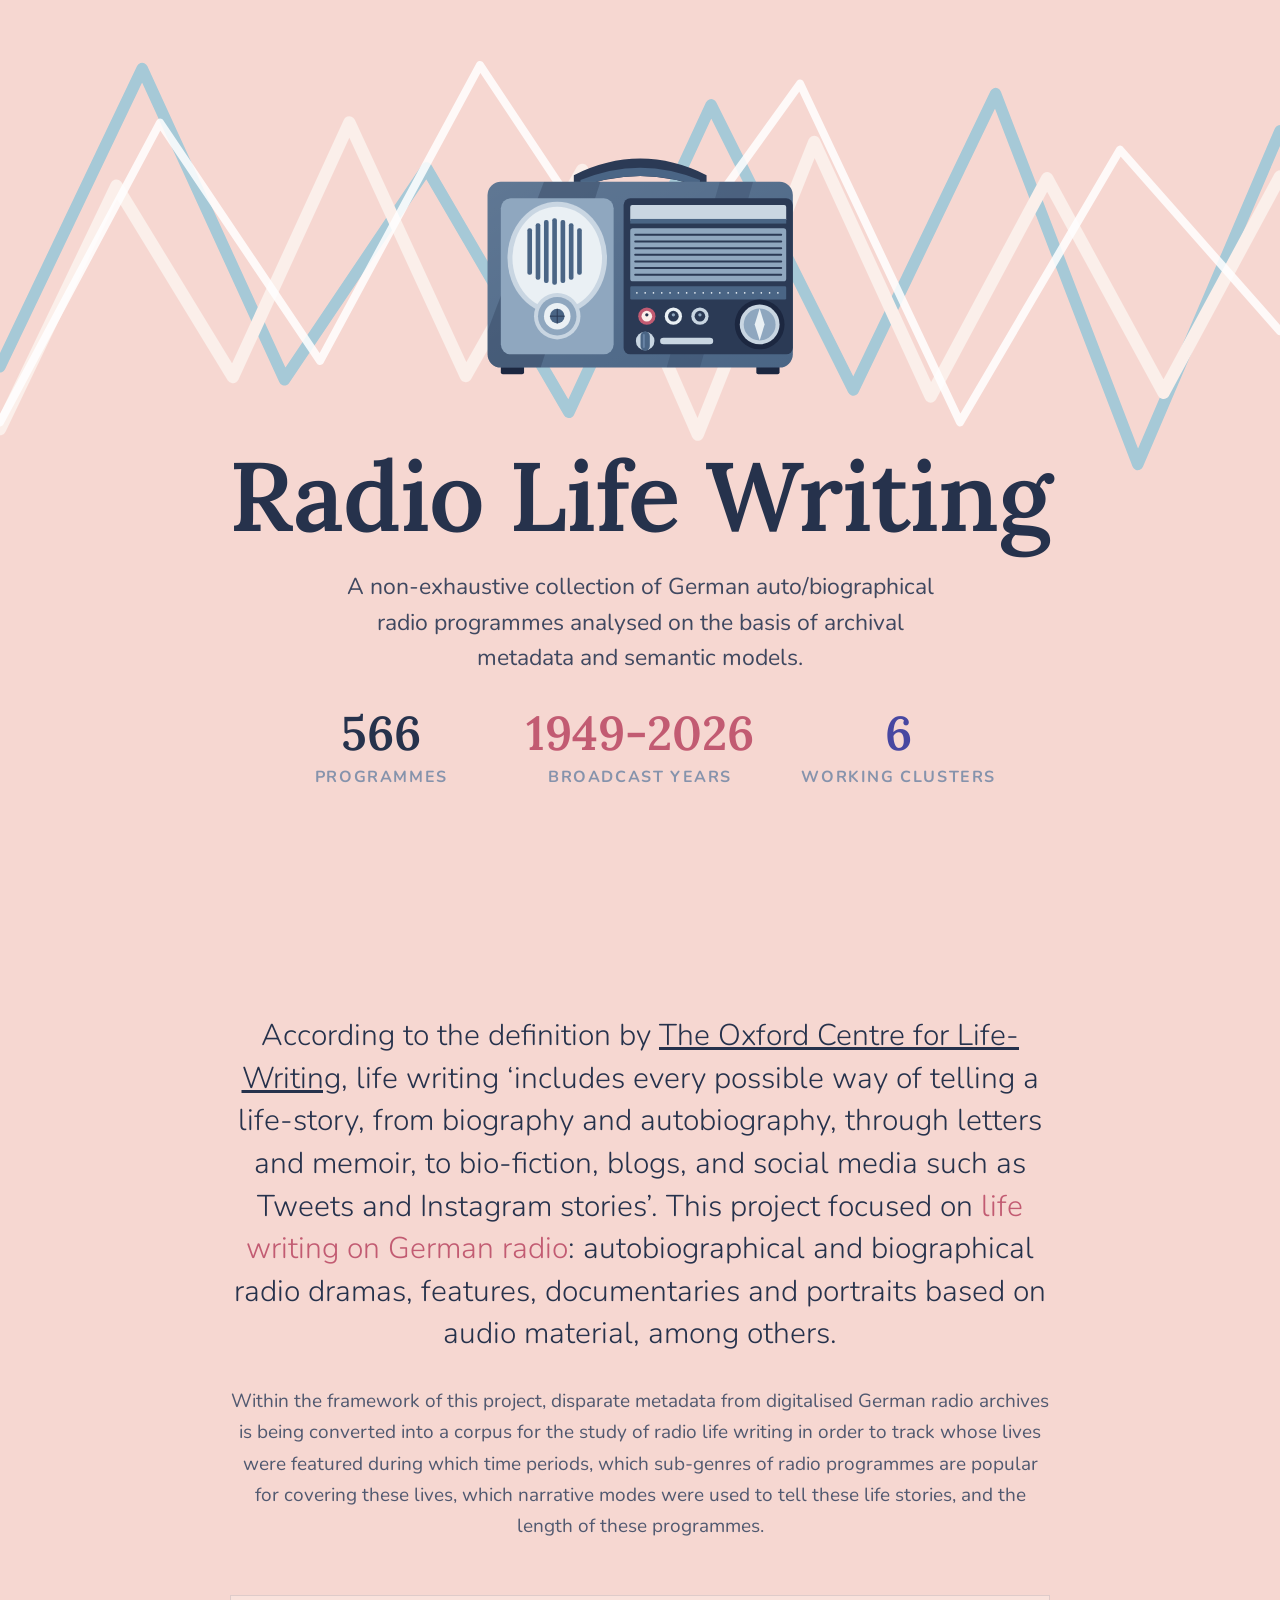
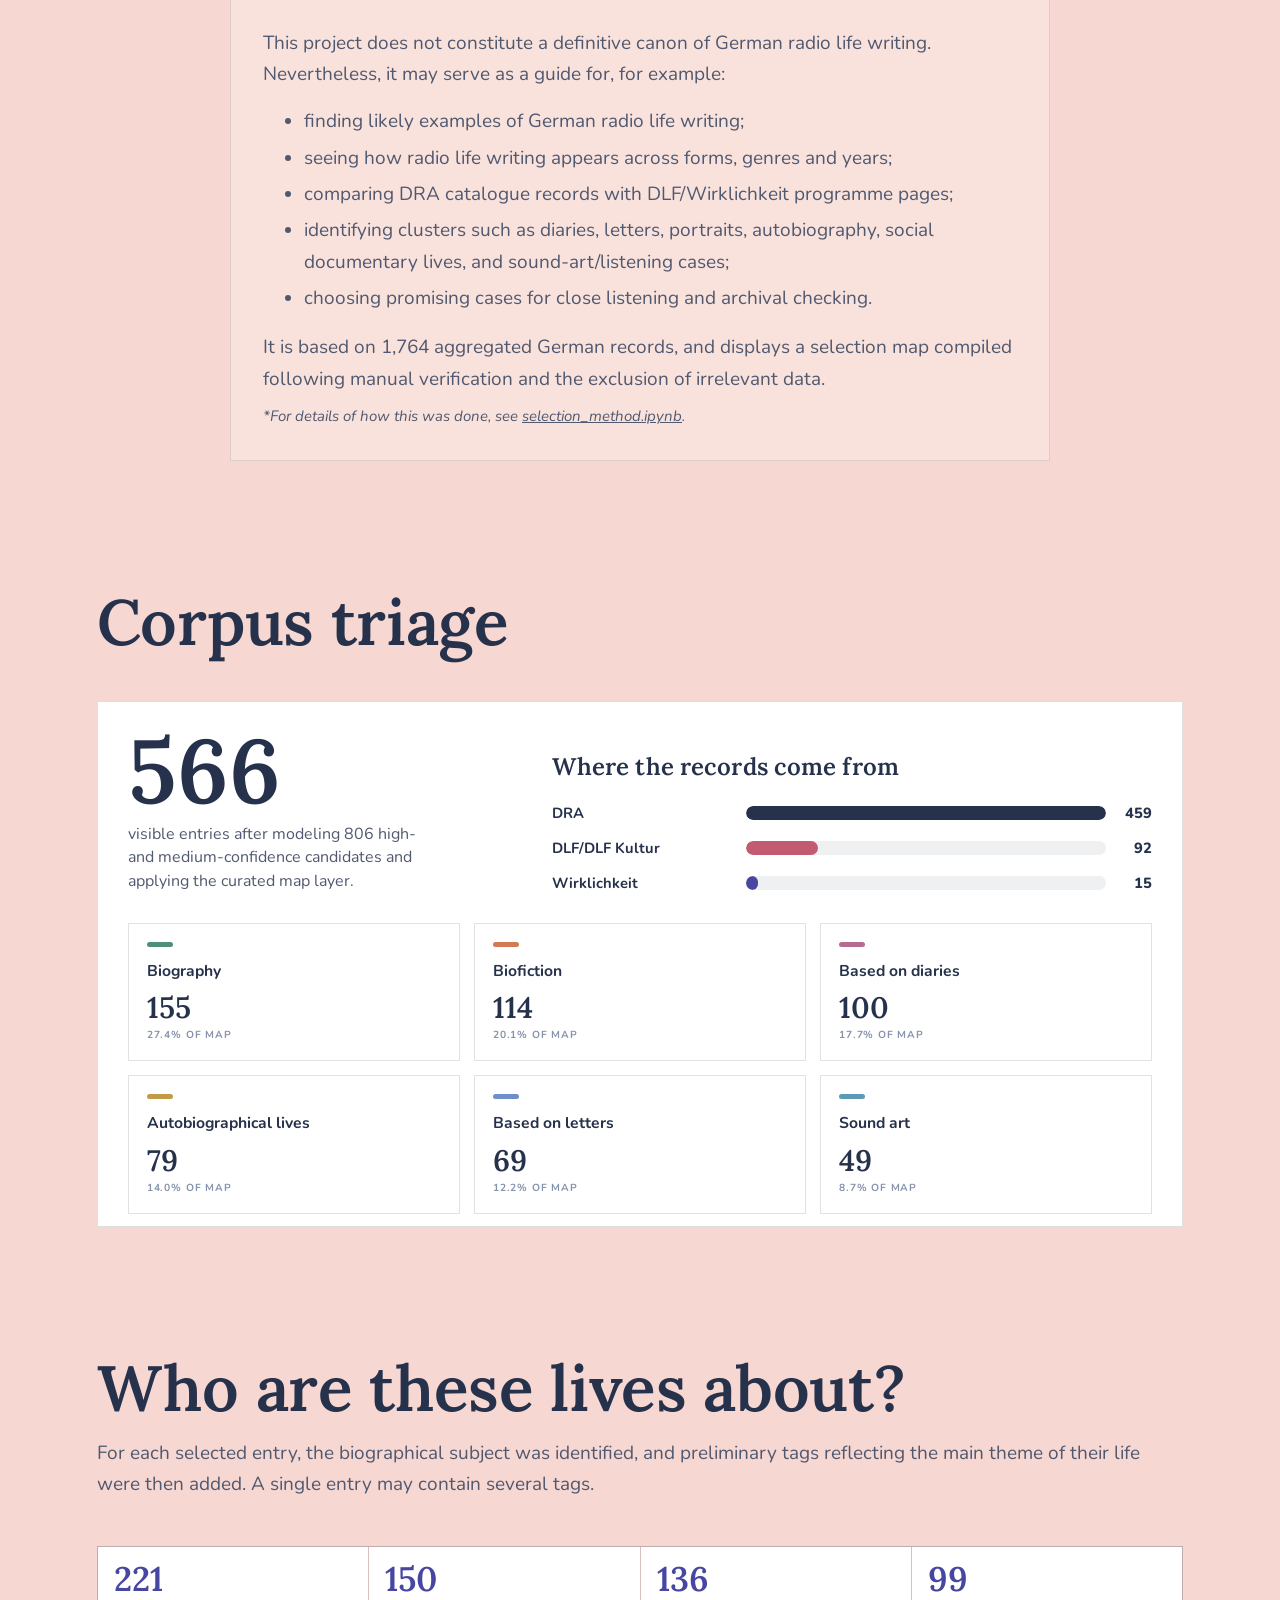
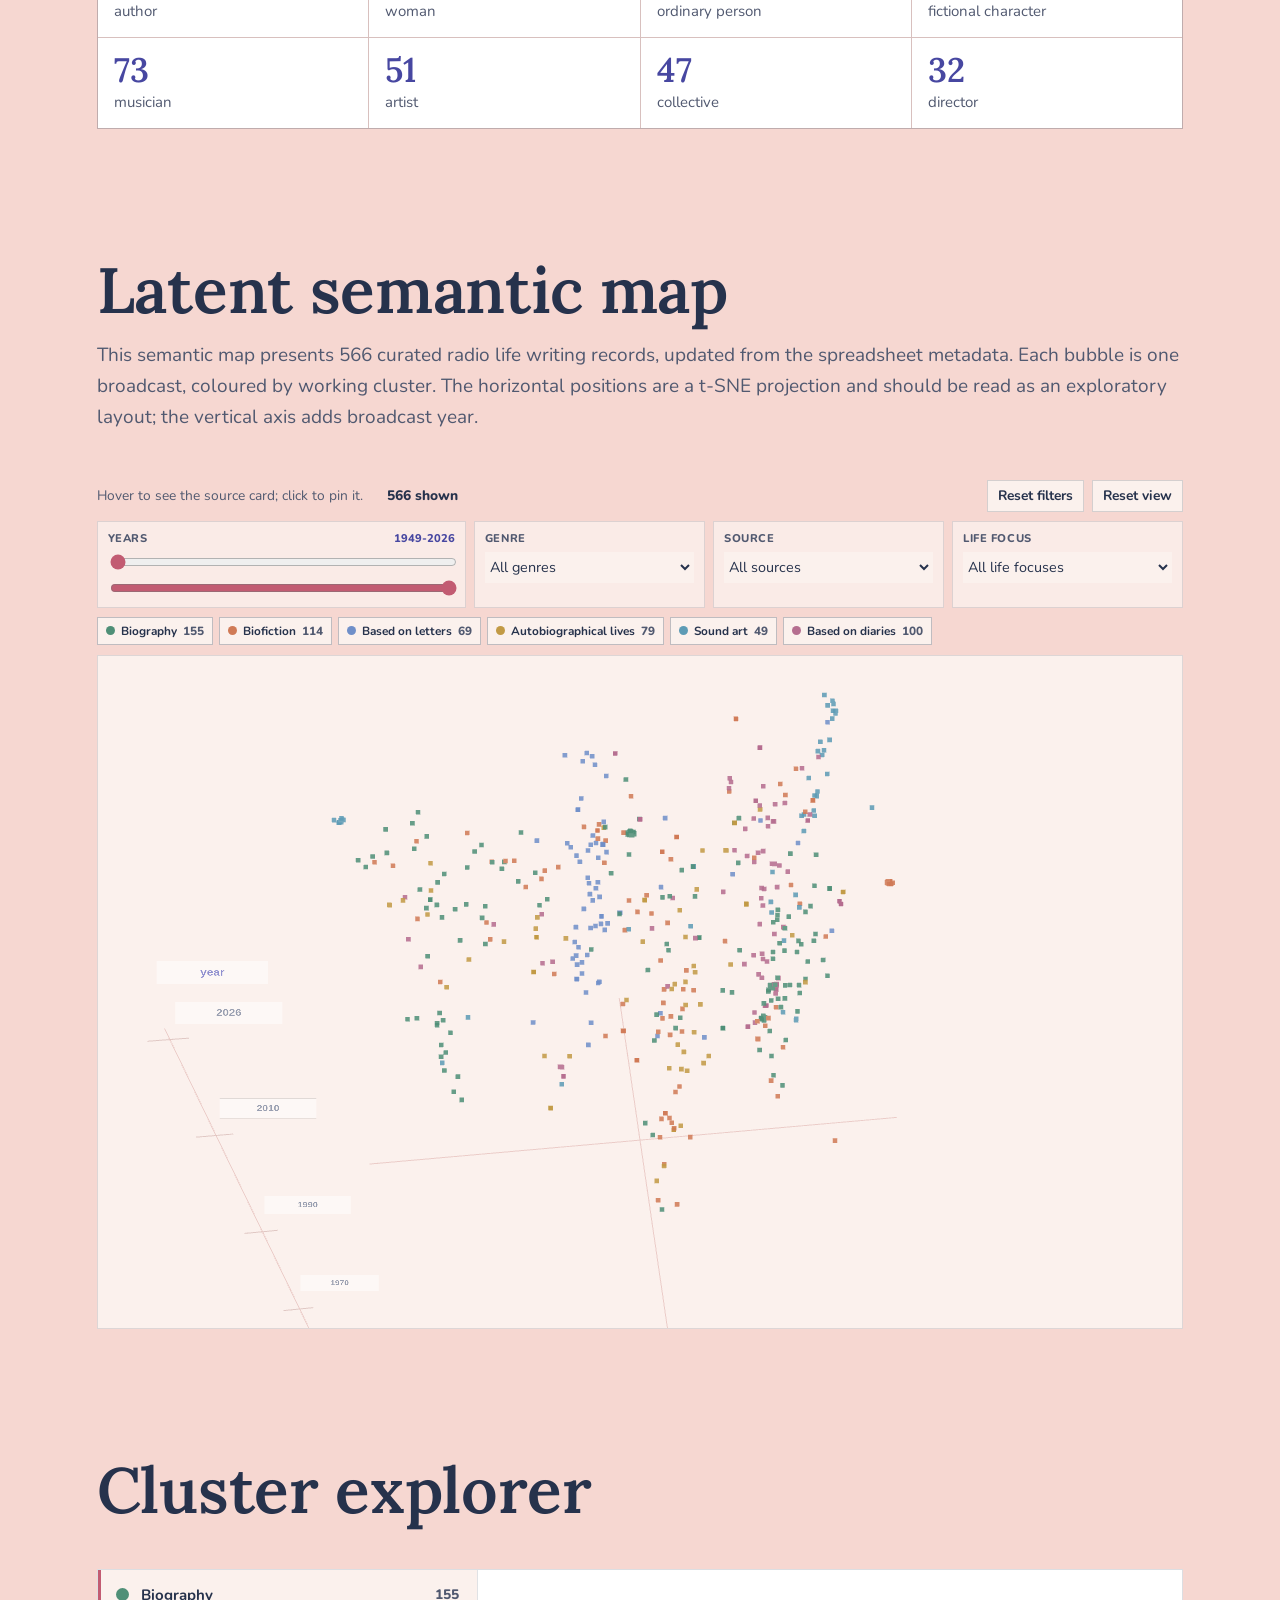
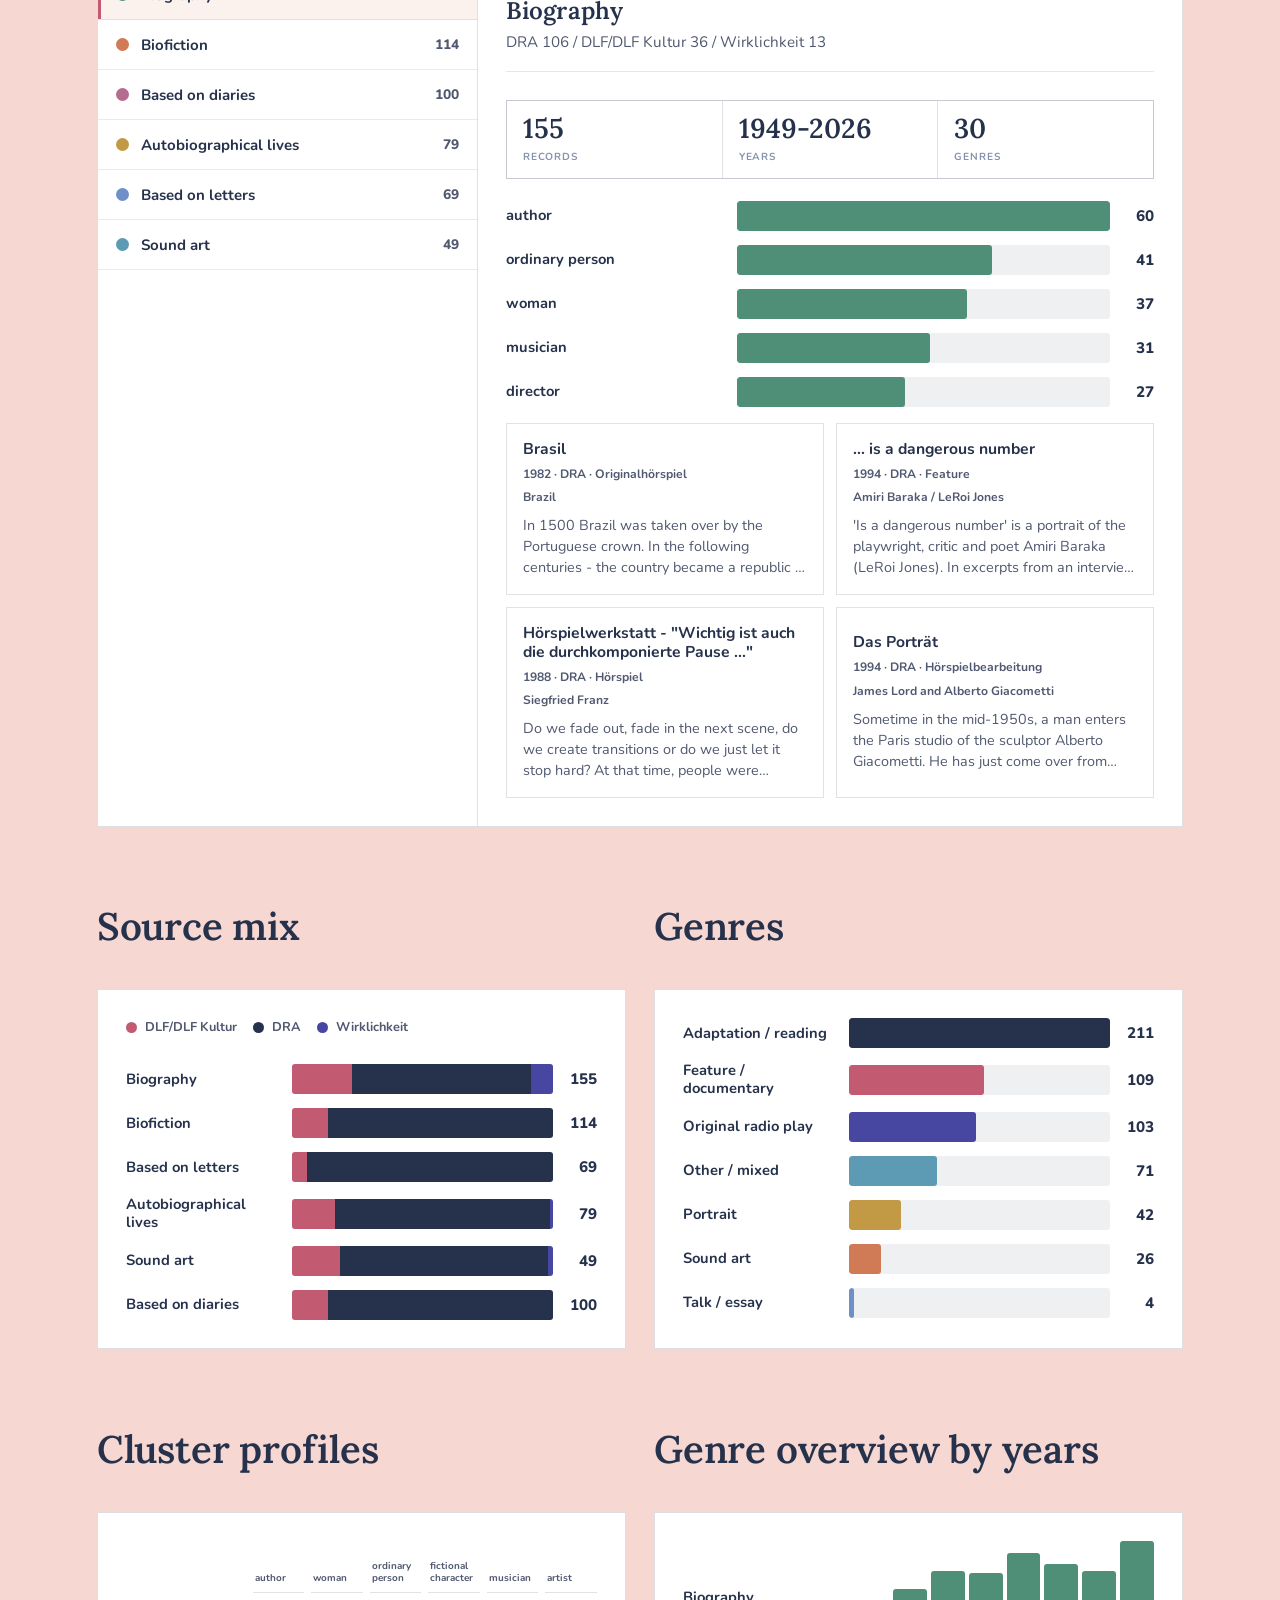
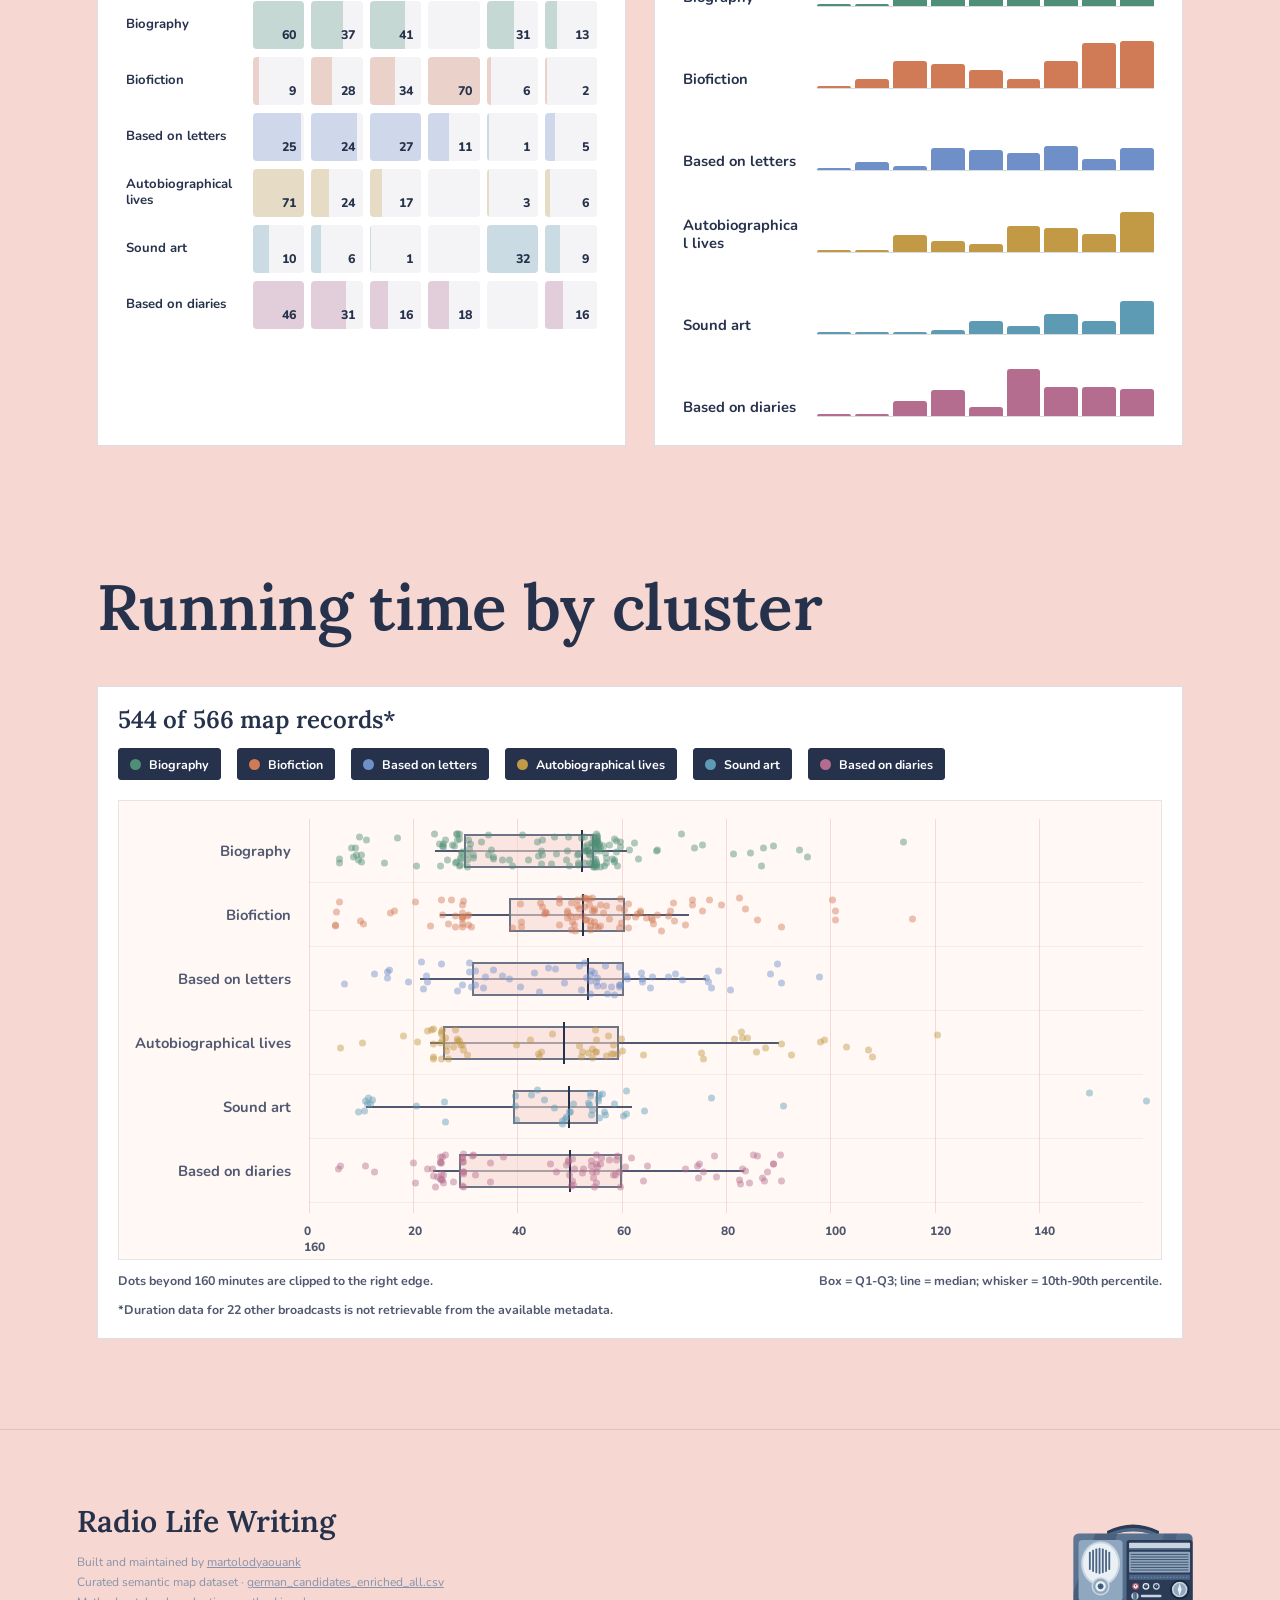
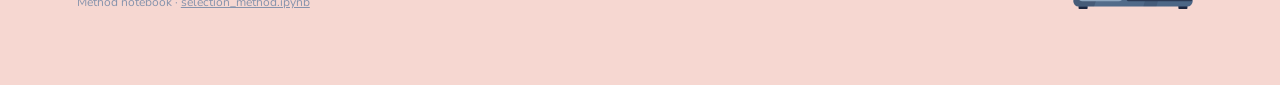
==== commit 3b3d2fba: "Align duration section spacing" ====
--- a/article/index.html
+++ b/article/index.html
@@ -4,7 +4,7 @@
     <meta charset="utf-8" />
     <meta name="viewport" content="width=device-width, initial-scale=1" />
     <title>Radio Life Writing | German Radio Biography as Data</title>
-    <link rel="stylesheet" href="styles.css?v=20260627-compact-graphs" />
+    <link rel="stylesheet" href="styles.css?v=20260627-duration-spacing" />
   </head>
   <body>
     <main>
@@ -131,7 +131,7 @@
         </article>
       </section>
 
-      <section class="graph-section section-pad" data-reveal>
+      <section class="graph-section duration-section section-pad" data-reveal>
         <div class="section-copy">
           <h2>Running time by cluster</h2>
         </div>
--- a/article/styles.css
+++ b/article/styles.css
@@ -43,6 +43,7 @@
 .method-grid h3{margin:0 0 10px;color:#26324C;font-family:var(--display);font-weight:600;font-size:1.35rem;line-height:1.12}
 .method-grid p{color:#515970;font-family:var(--sans);font-size:.98rem;line-height:1.55}
 .graph-section.section-pad,.graph-grid.section-pad{padding-top:clamp(28px,3vw,40px)}
+.graph-section.duration-section.section-pad{padding-top:calc(clamp(44px,7vw,110px) + clamp(28px,3vw,40px))}
 .graph-section>.section-copy,.graph-grid>.section-copy{width:100%;max-width:none;text-align:left;margin:0 0 46px}
 .graph-figure{margin:0}
 .graph-figure img{display:block;width:100%;height:auto;border:1.5px solid rgba(38,50,76,.14);background:#fff}
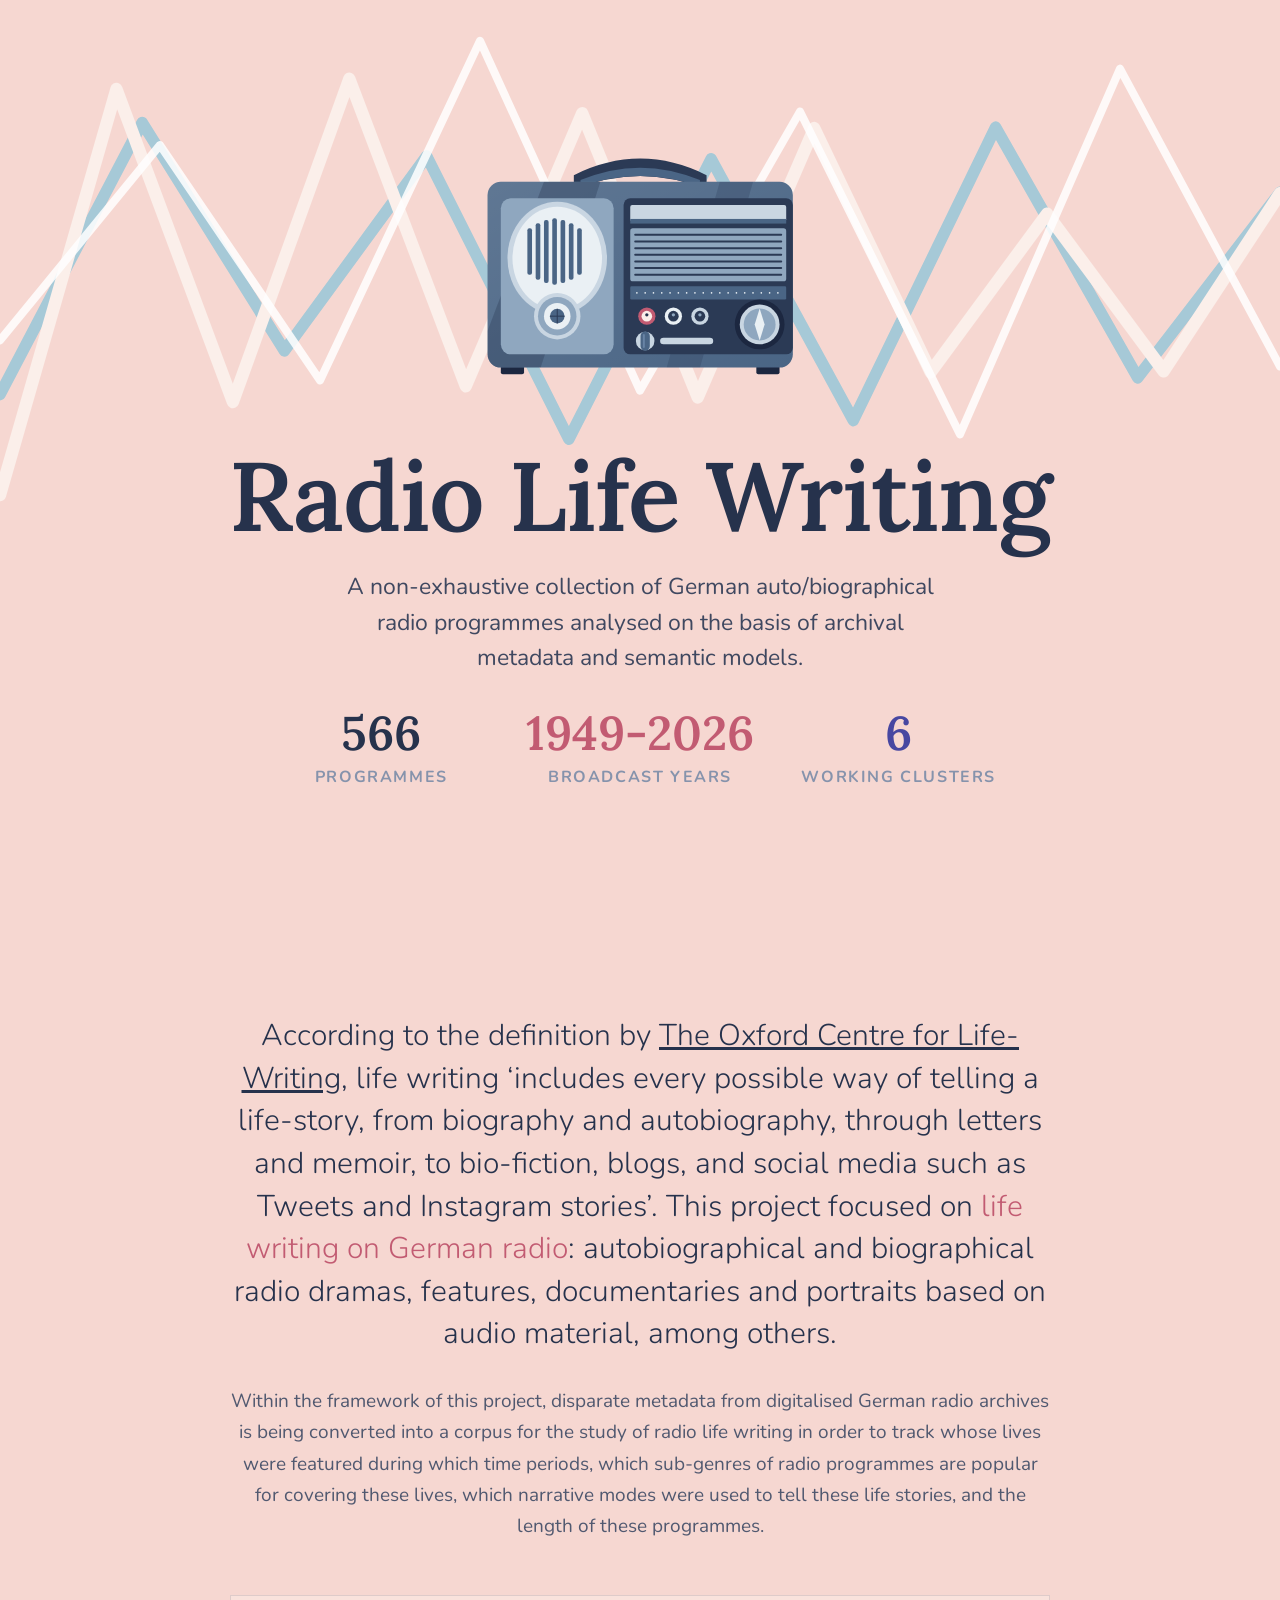
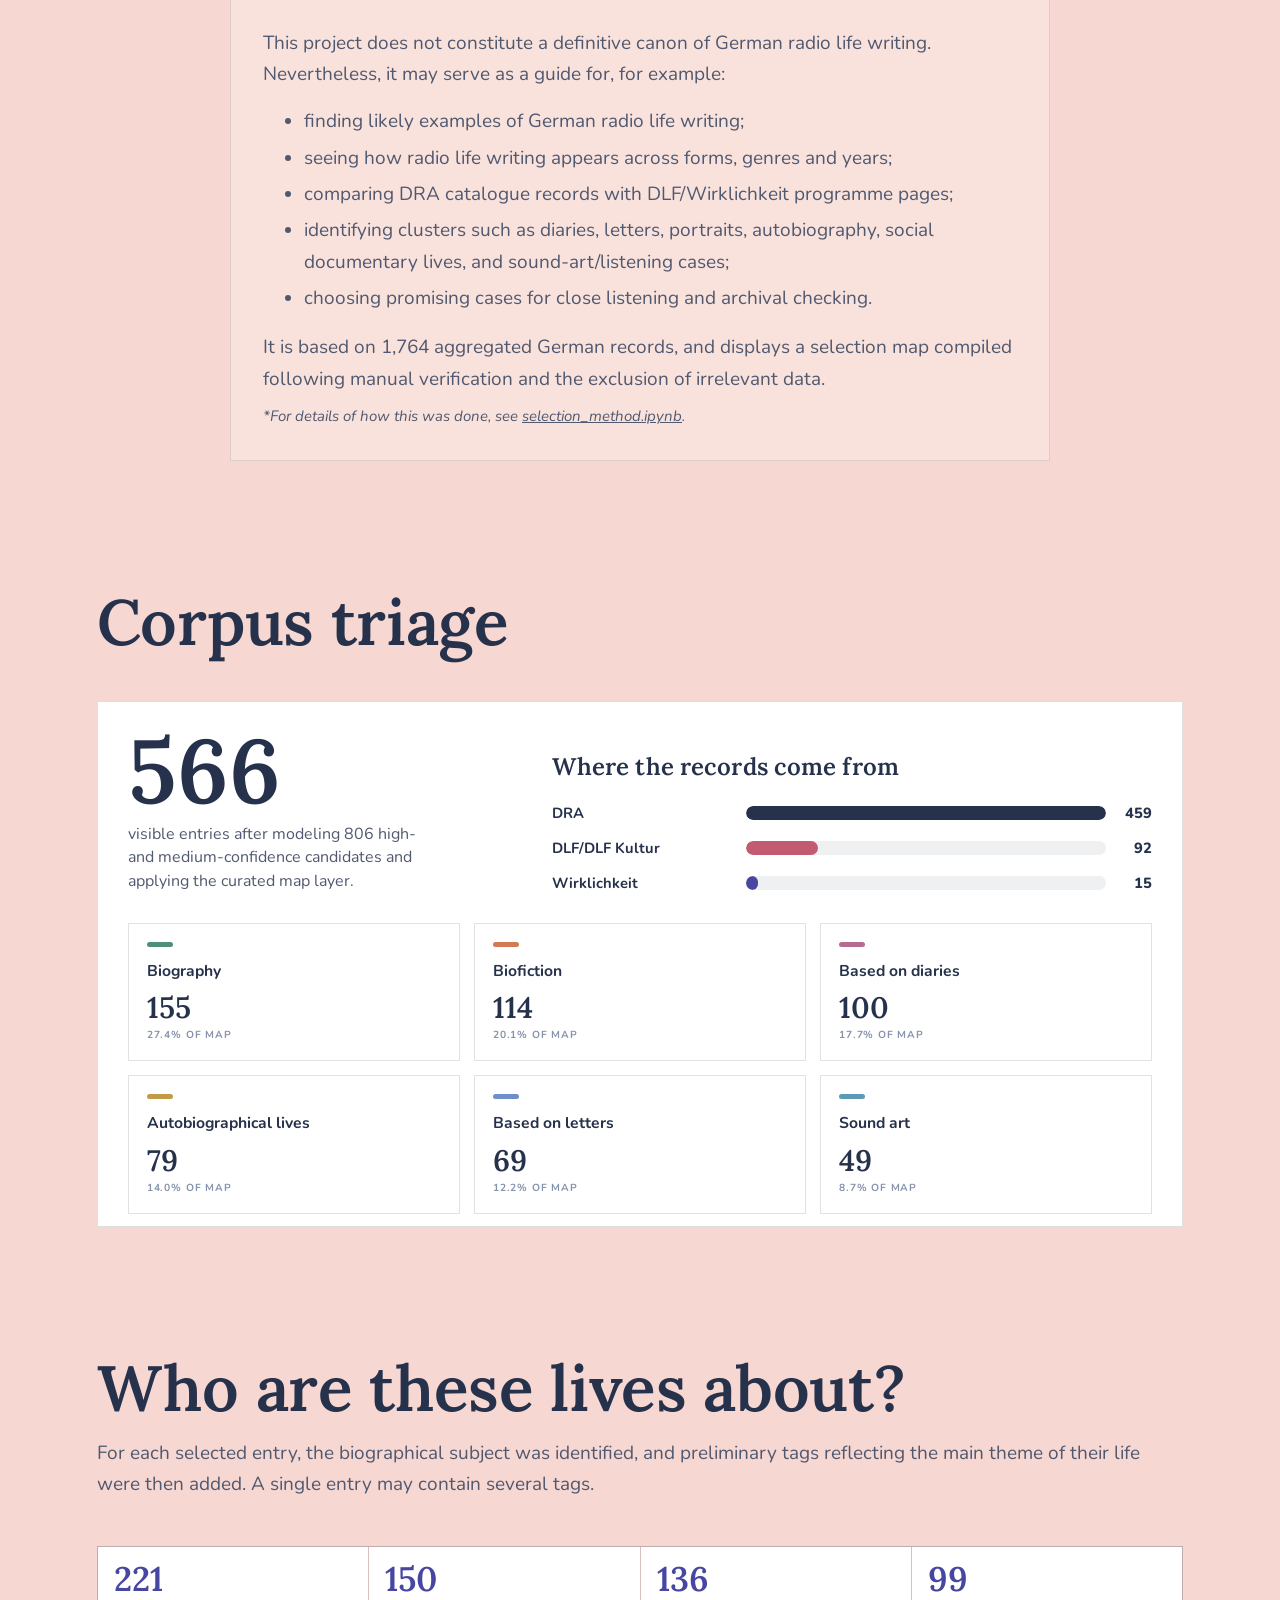
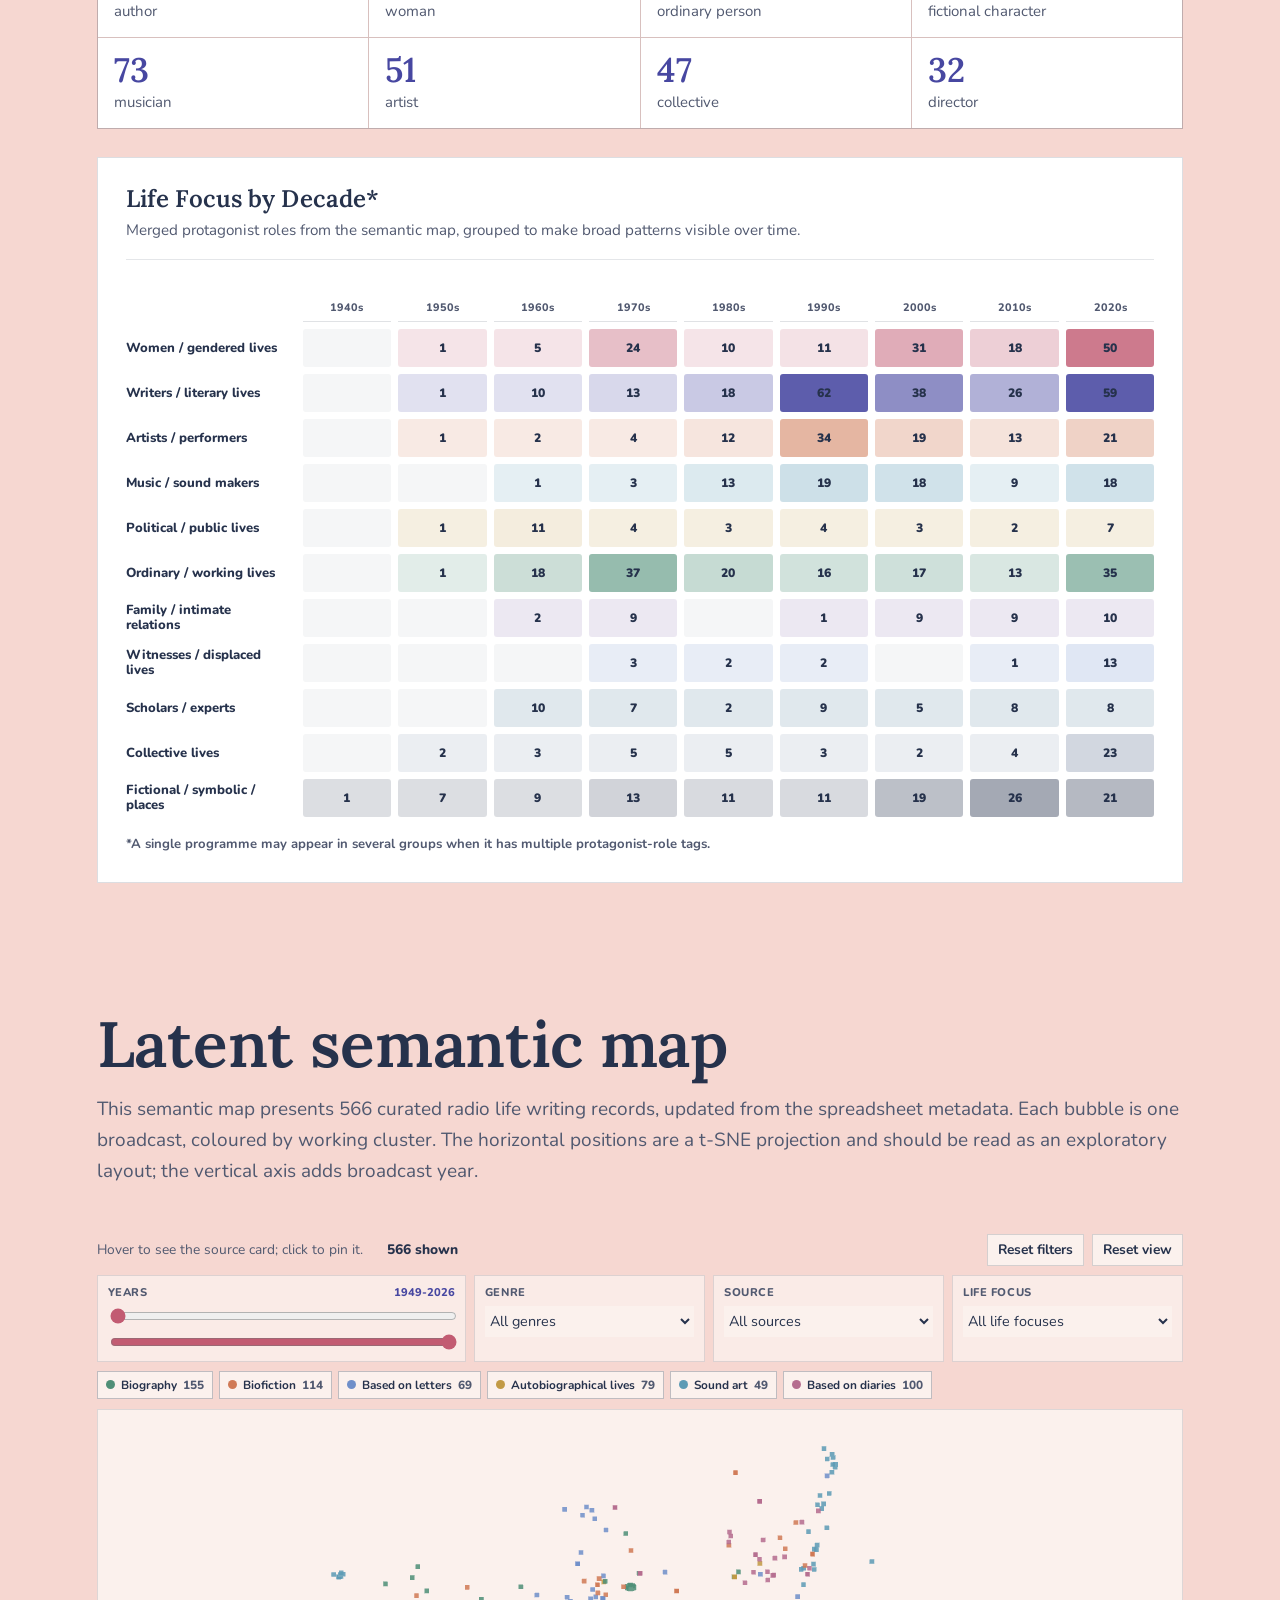
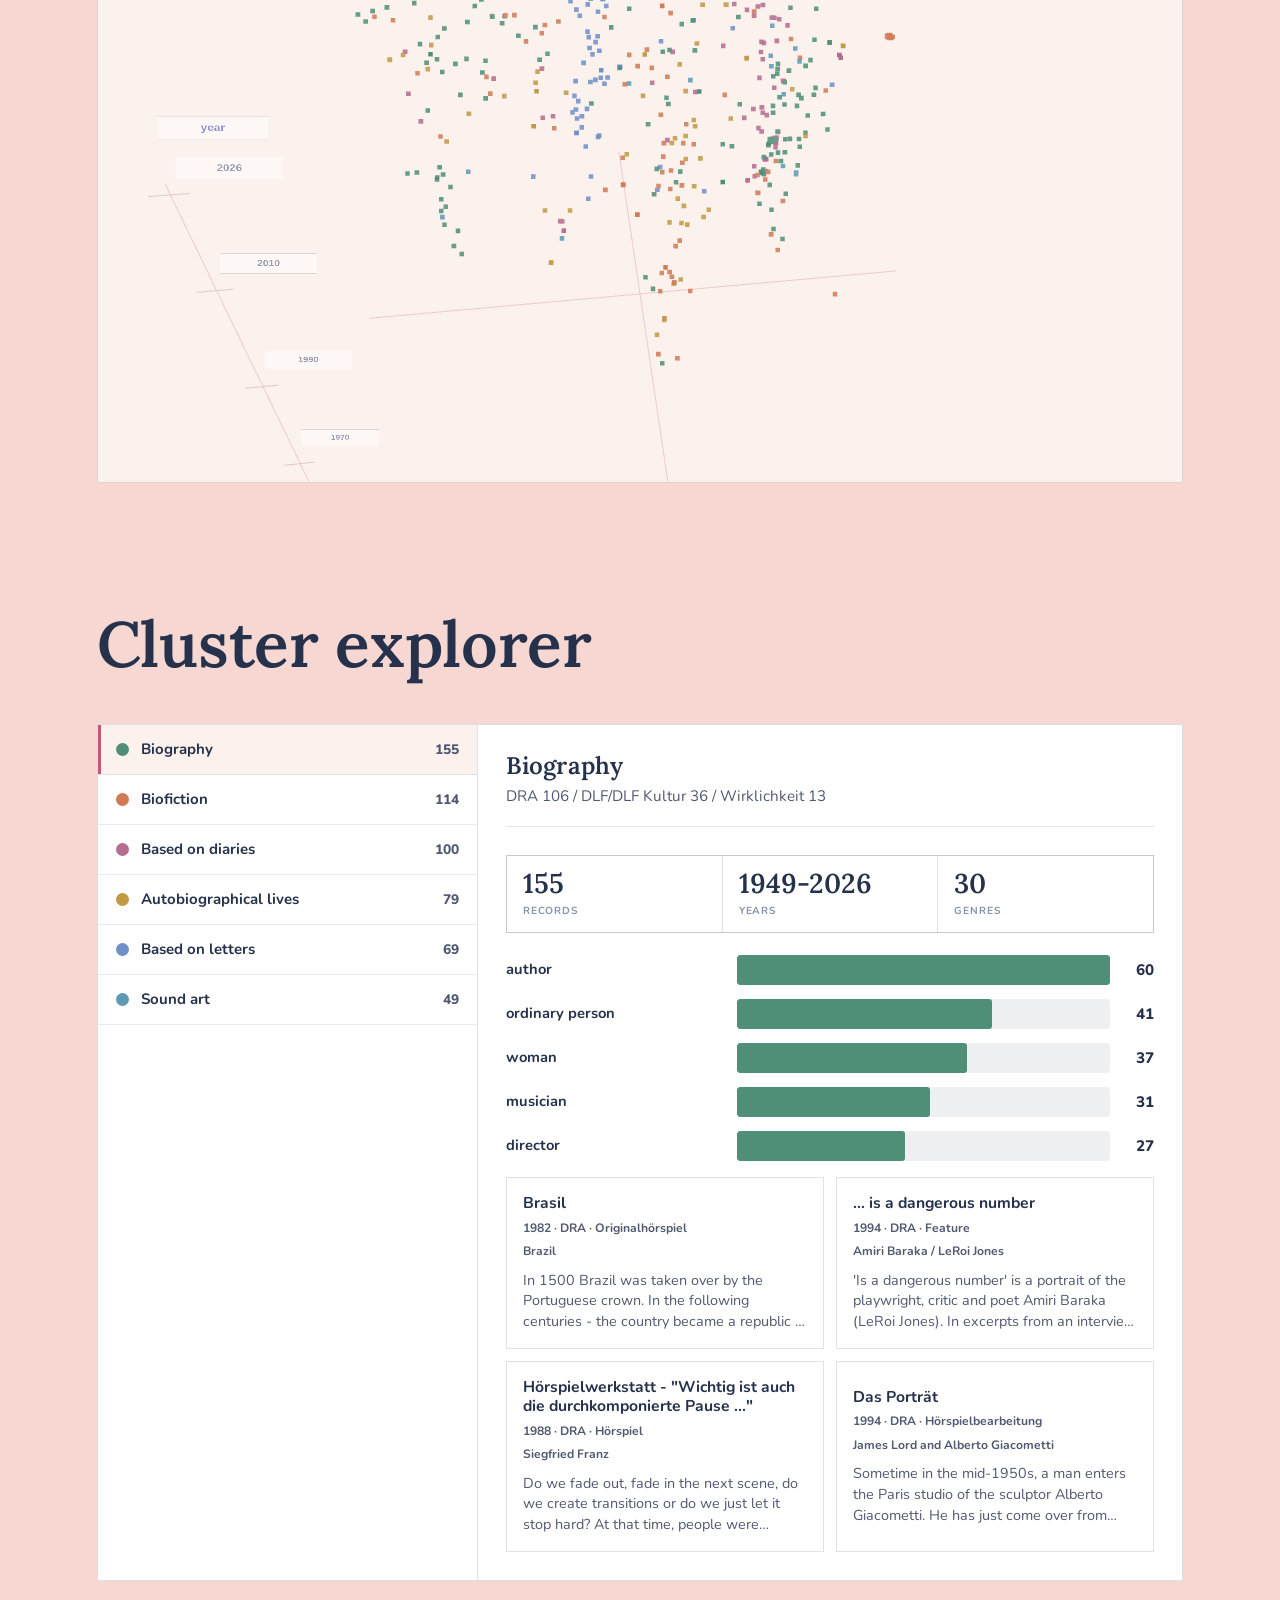
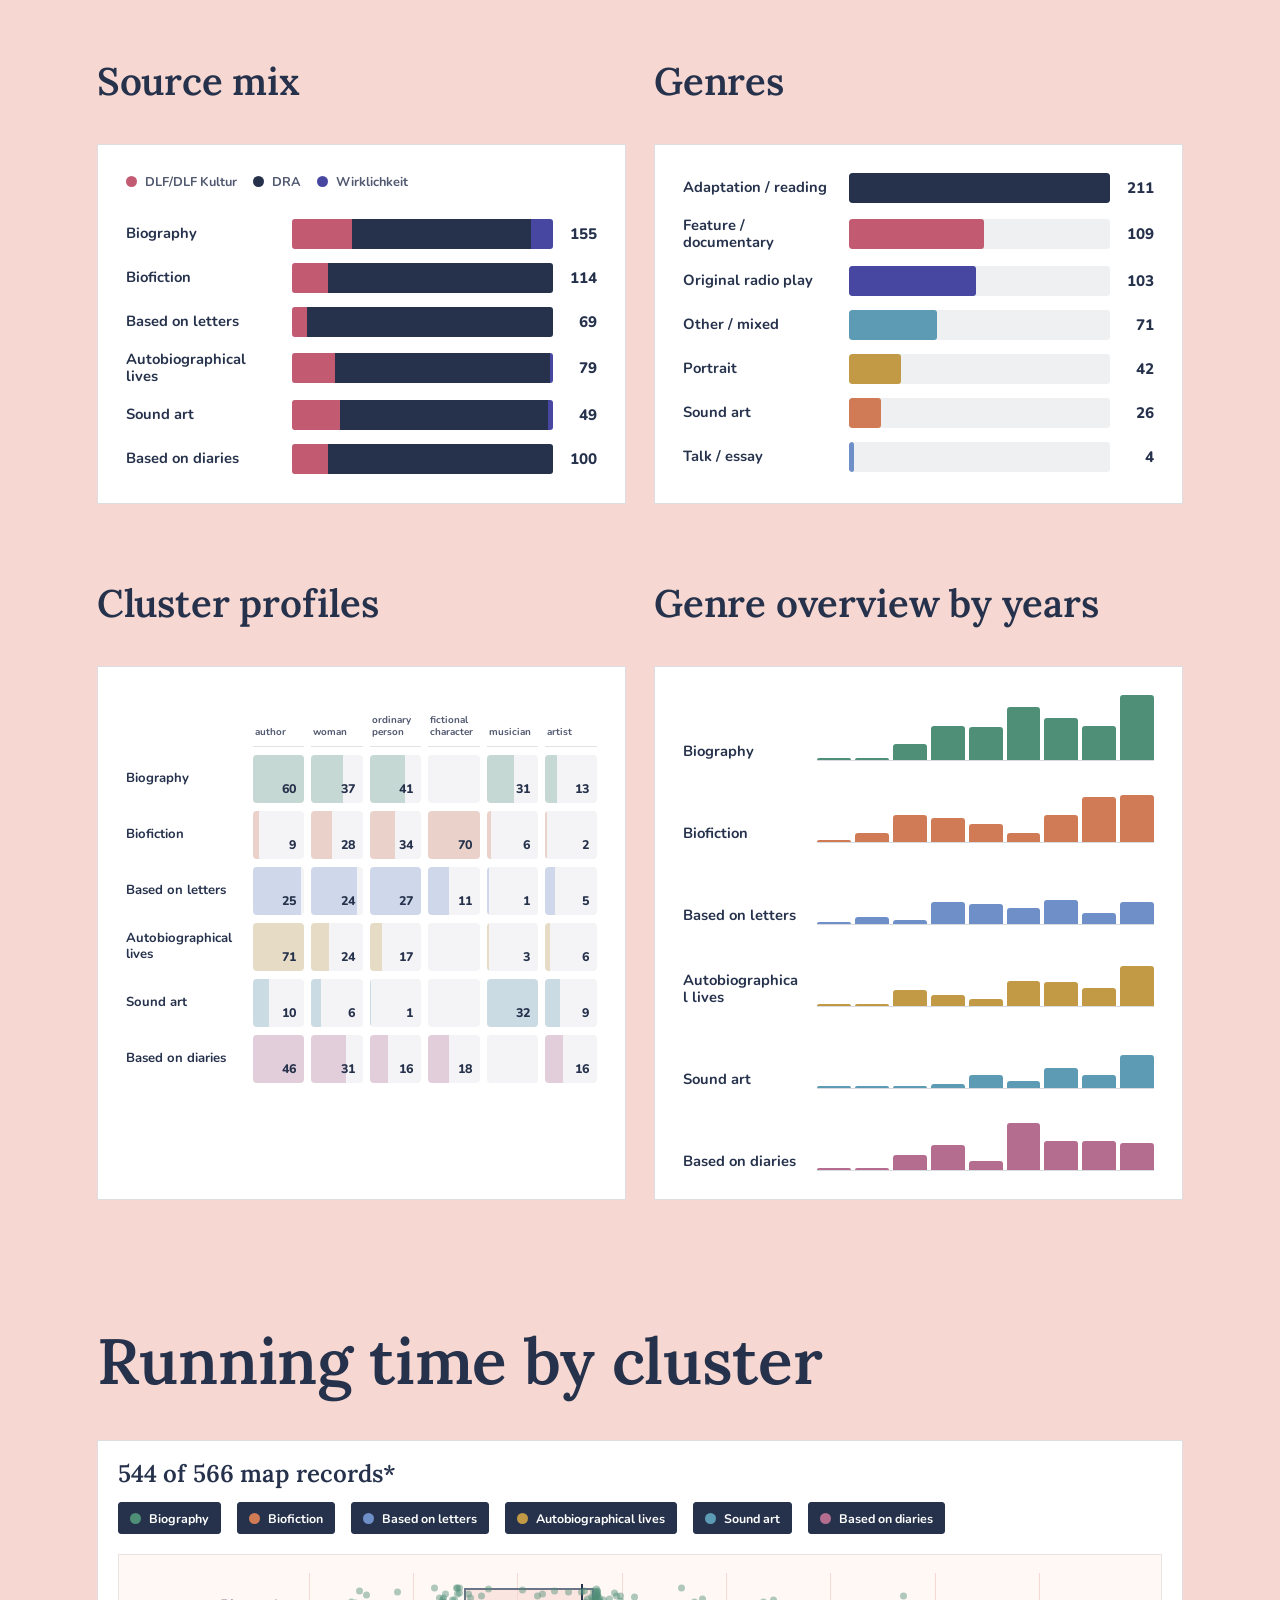
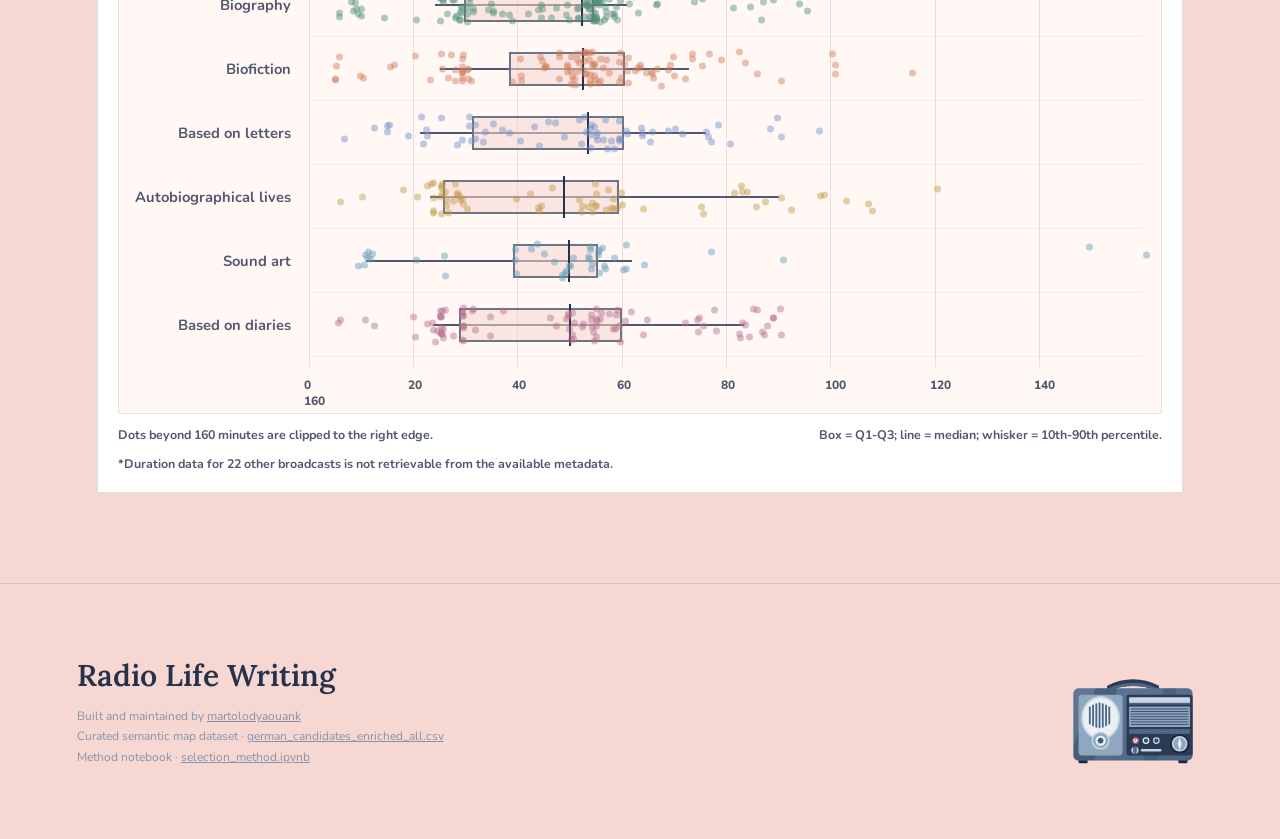
==== commit 2b6864a4: "Add life focus by decade heatmap" ====
--- a/article/index.html
+++ b/article/index.html
@@ -4,7 +4,7 @@
     <meta charset="utf-8" />
     <meta name="viewport" content="width=device-width, initial-scale=1" />
     <title>Radio Life Writing | German Radio Biography as Data</title>
-    <link rel="stylesheet" href="styles.css?v=20260627-duration-spacing" />
+    <link rel="stylesheet" href="styles.css?v=20260628-life-focus" />
   </head>
   <body>
     <main>
@@ -60,6 +60,7 @@
           <p>For each selected entry, the biographical subject was identified, and preliminary tags reflecting the main theme of their life were then added. A single entry may contain several tags.</p>
         </div>
         <div class="subject-summary" data-subject-summary></div>
+        <div class="interactive-panel life-focus-panel" data-life-focus-decade></div>
       </section>
 
       <section class="graph-section map-section section-pad" data-reveal>
@@ -152,7 +153,7 @@
     <script src="semantic-map-3d-data.js?v=20260621-spreadsheet-clusters"></script>
     <script src="semantic-map-3d.js?v=20260627-text-edits"></script>
     <script src="duration-scale-data.js?v=20260622-duration-scale"></script>
-    <script src="semantic-dashboard.js?v=20260627-text-edits"></script>
+    <script src="semantic-dashboard.js?v=20260628-life-focus"></script>
     <script src="page.js?v=20260617-no-shadow"></script>
   </body>
 </html>
--- a/article/styles.css
+++ b/article/styles.css
@@ -58,6 +58,16 @@
 .subject-summary{display:grid;grid-template-columns:repeat(4,minmax(0,1fr));gap:1px;border:1.5px solid rgba(38,50,76,.14);background:rgba(38,50,76,.14)}
 .subject-summary span{min-height:82px;padding:15px 16px;background:#fff;color:#515970;font-family:var(--sans);font-size:15px;line-height:1.32}
 .subject-summary b{display:block;margin-bottom:6px;color:#4747A1;font-family:var(--display);font-weight:600;font-size:34px;line-height:1}
+.life-focus-panel{margin-top:28px;overflow:hidden}
+.life-focus-pad{padding-bottom:22px}
+.life-focus-head{margin-bottom:18px}
+.life-focus-heatmap{display:grid;gap:7px;overflow-x:auto;padding-bottom:8px}
+.life-focus-header,.life-focus-row{display:grid;grid-template-columns:minmax(170px,.82fr) repeat(var(--life-focus-cols),minmax(62px,1fr));gap:7px;min-width:850px;align-items:stretch}
+.life-focus-header span{display:flex;align-items:flex-end;justify-content:center;min-height:34px;padding:0 2px 7px;color:#515970;font-size:.68rem;font-weight:800;line-height:1.1}
+.life-focus-header span:not(:first-child){border-bottom:1px solid rgba(38,50,76,.14)}
+.life-focus-row strong{display:flex;align-items:center;min-width:0;padding-right:8px;color:#26324C;font-size:.82rem;font-weight:800;line-height:1.16;overflow-wrap:break-word}
+.life-focus-cell{display:flex;align-items:center;justify-content:center;min-height:38px;border-radius:3px;color:#26324C;font-size:.76rem;font-weight:900;font-variant-numeric:tabular-nums}
+.life-focus-foot{margin:10px 0 0;color:#515970;font-family:var(--sans);font-size:.82rem;font-weight:700;line-height:1.45}
 .interactive-panel{position:relative;min-width:0;border:1px solid rgba(38,50,76,.16);background:#fff;color:#26324C;font-family:var(--sans);min-height:180px;overflow:hidden}
 .interactive-panel.compact{min-height:360px}
 .duration-panel{min-height:620px}
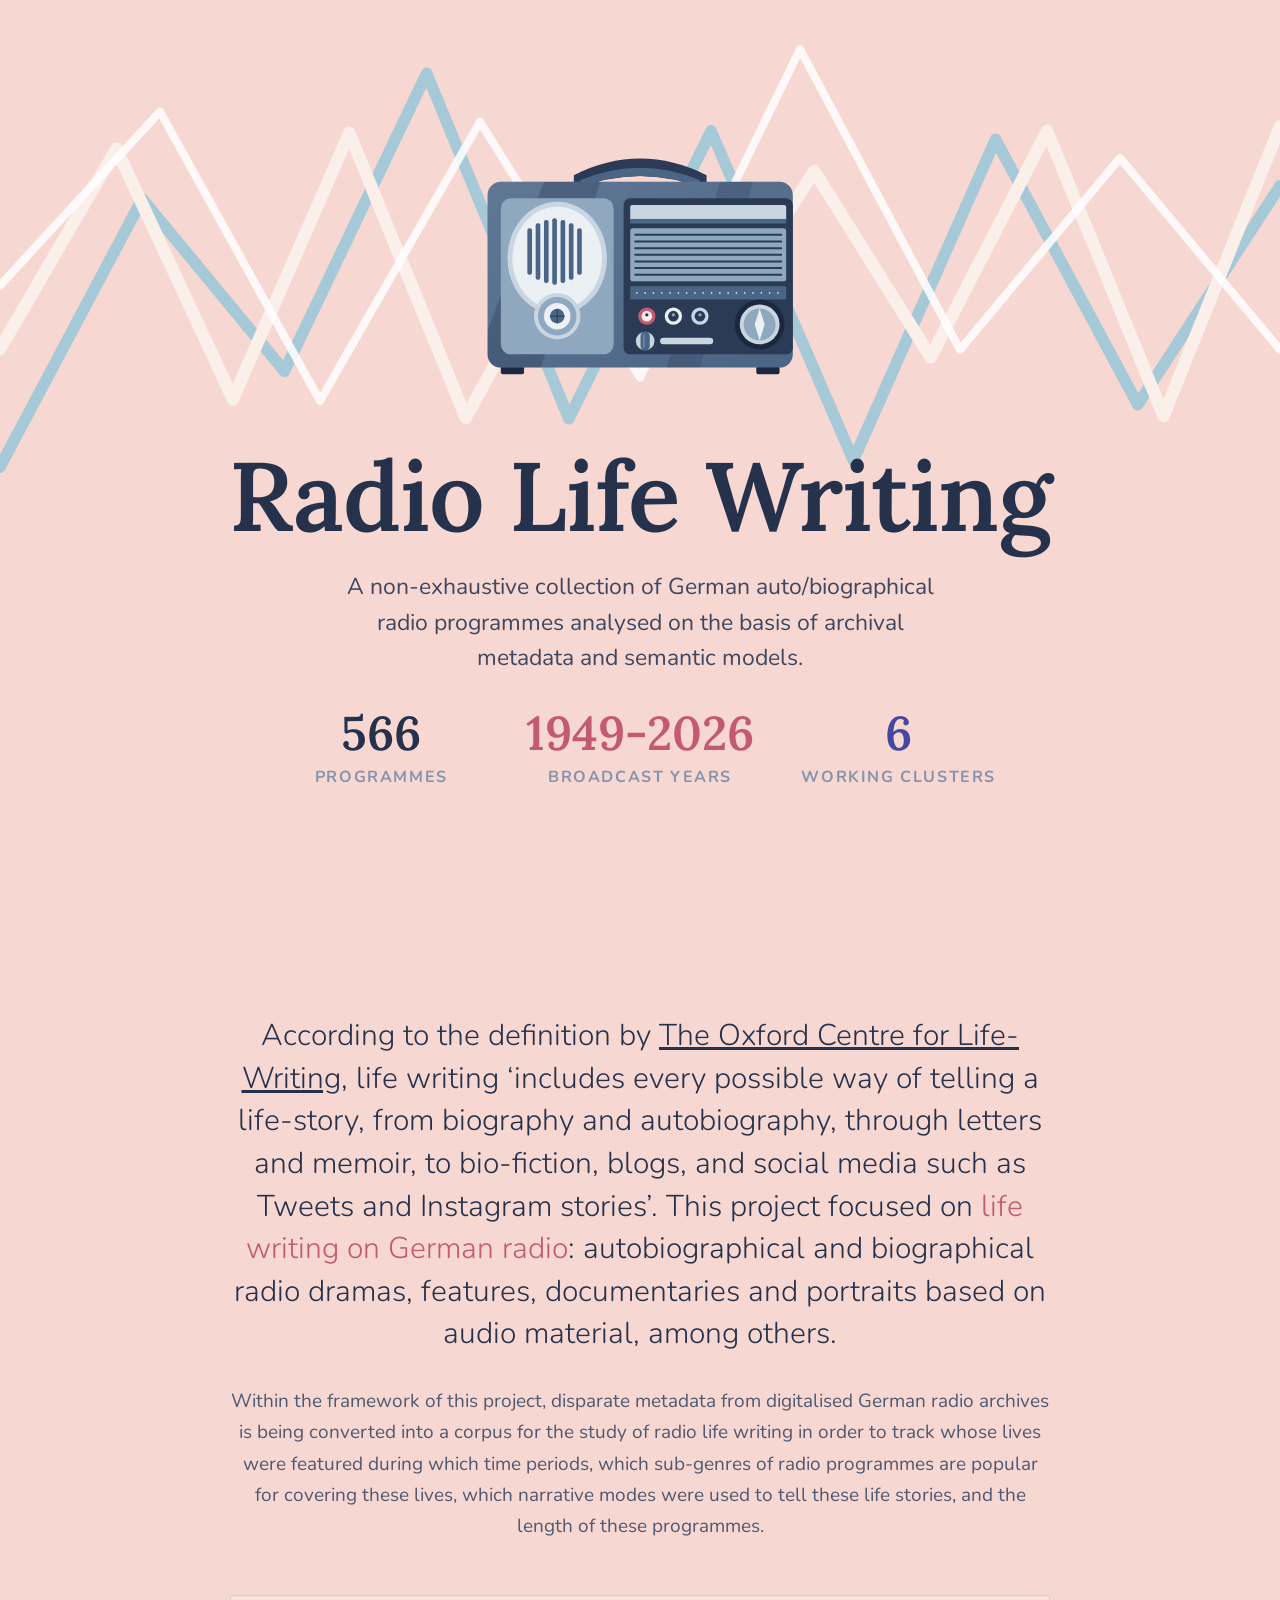
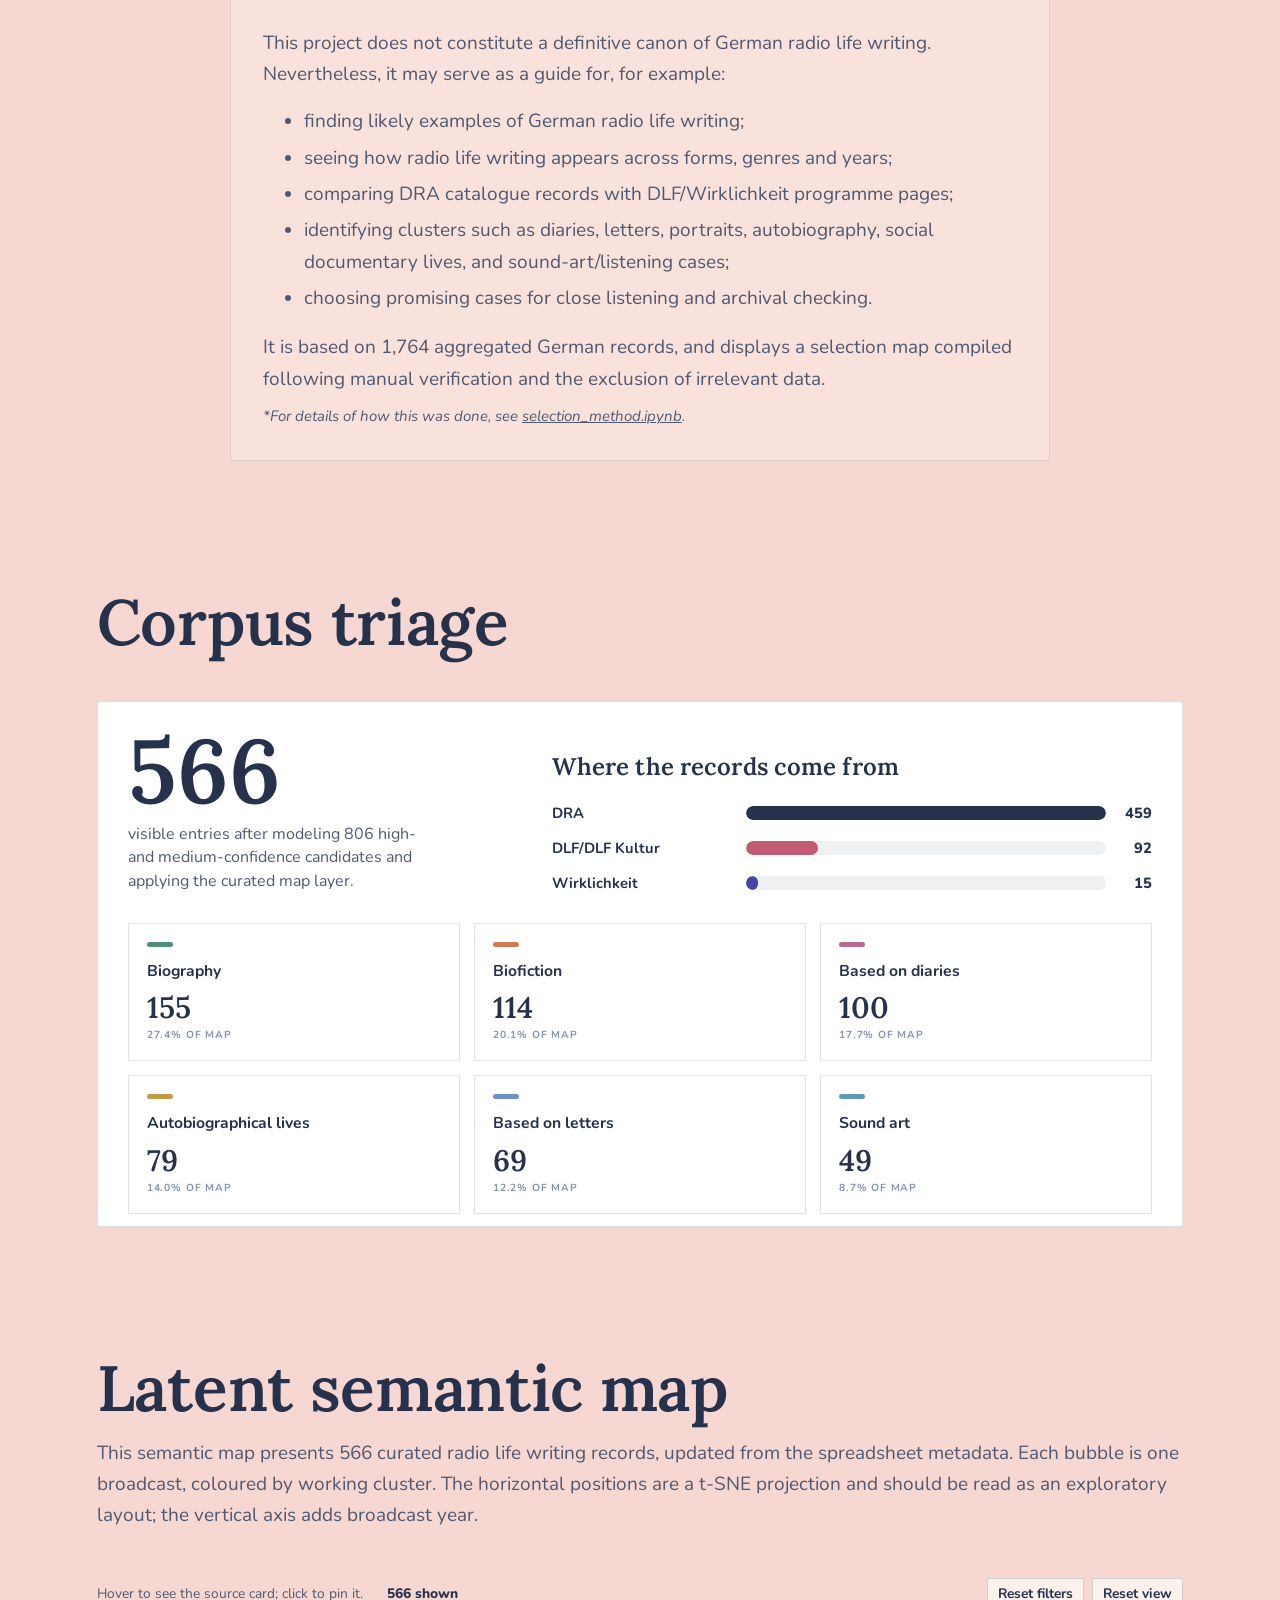
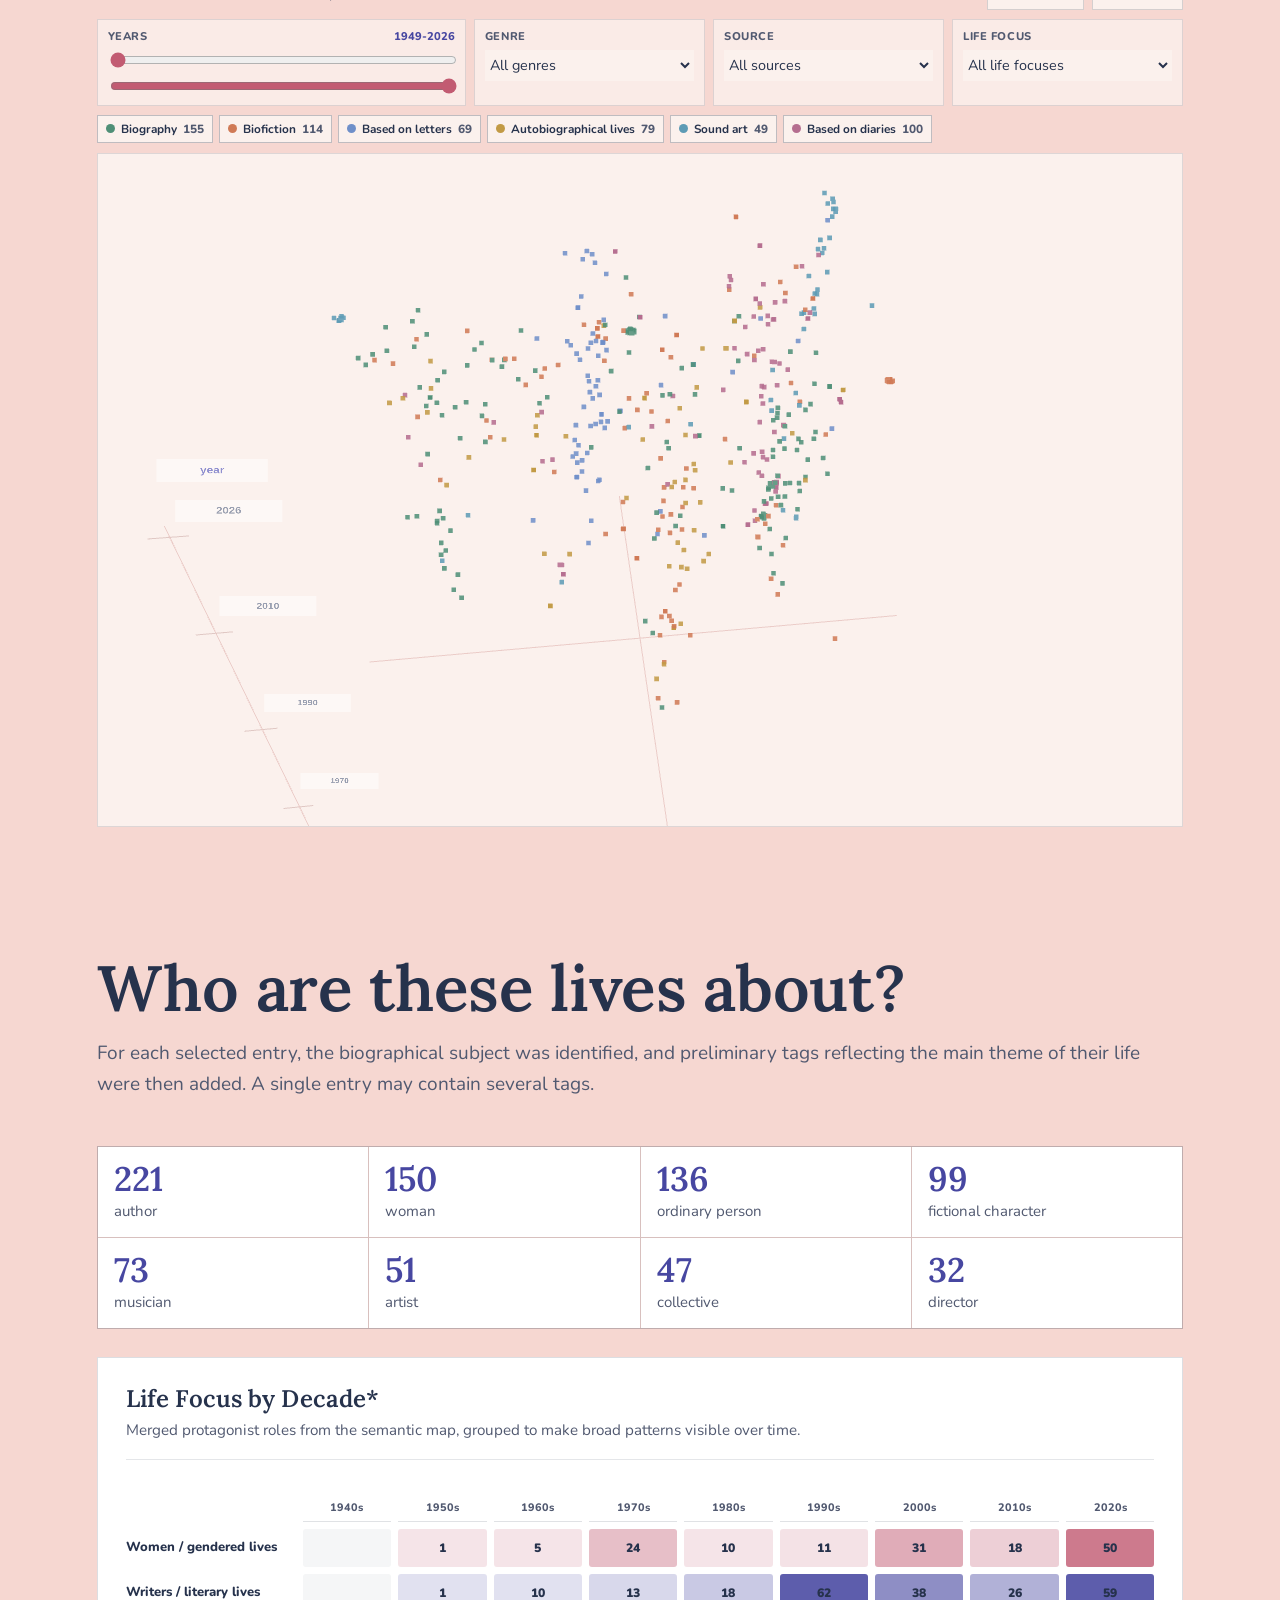
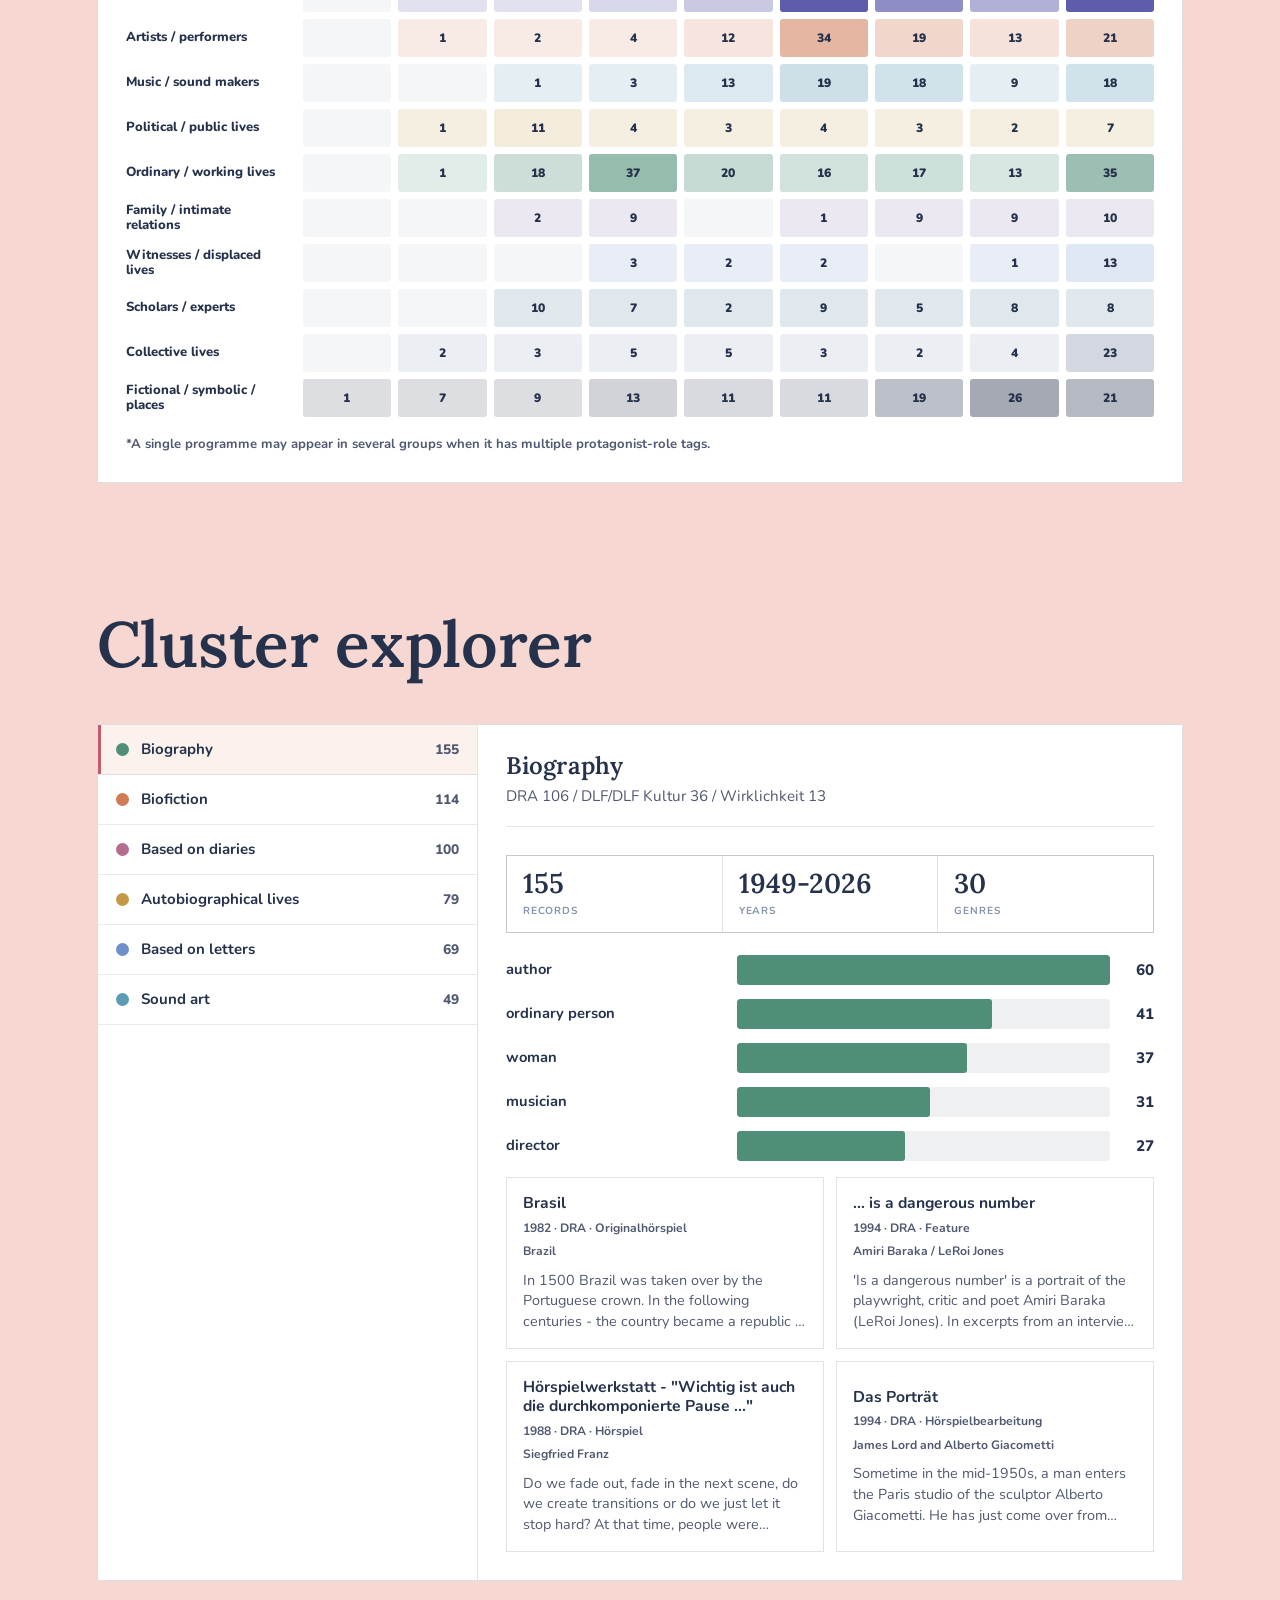
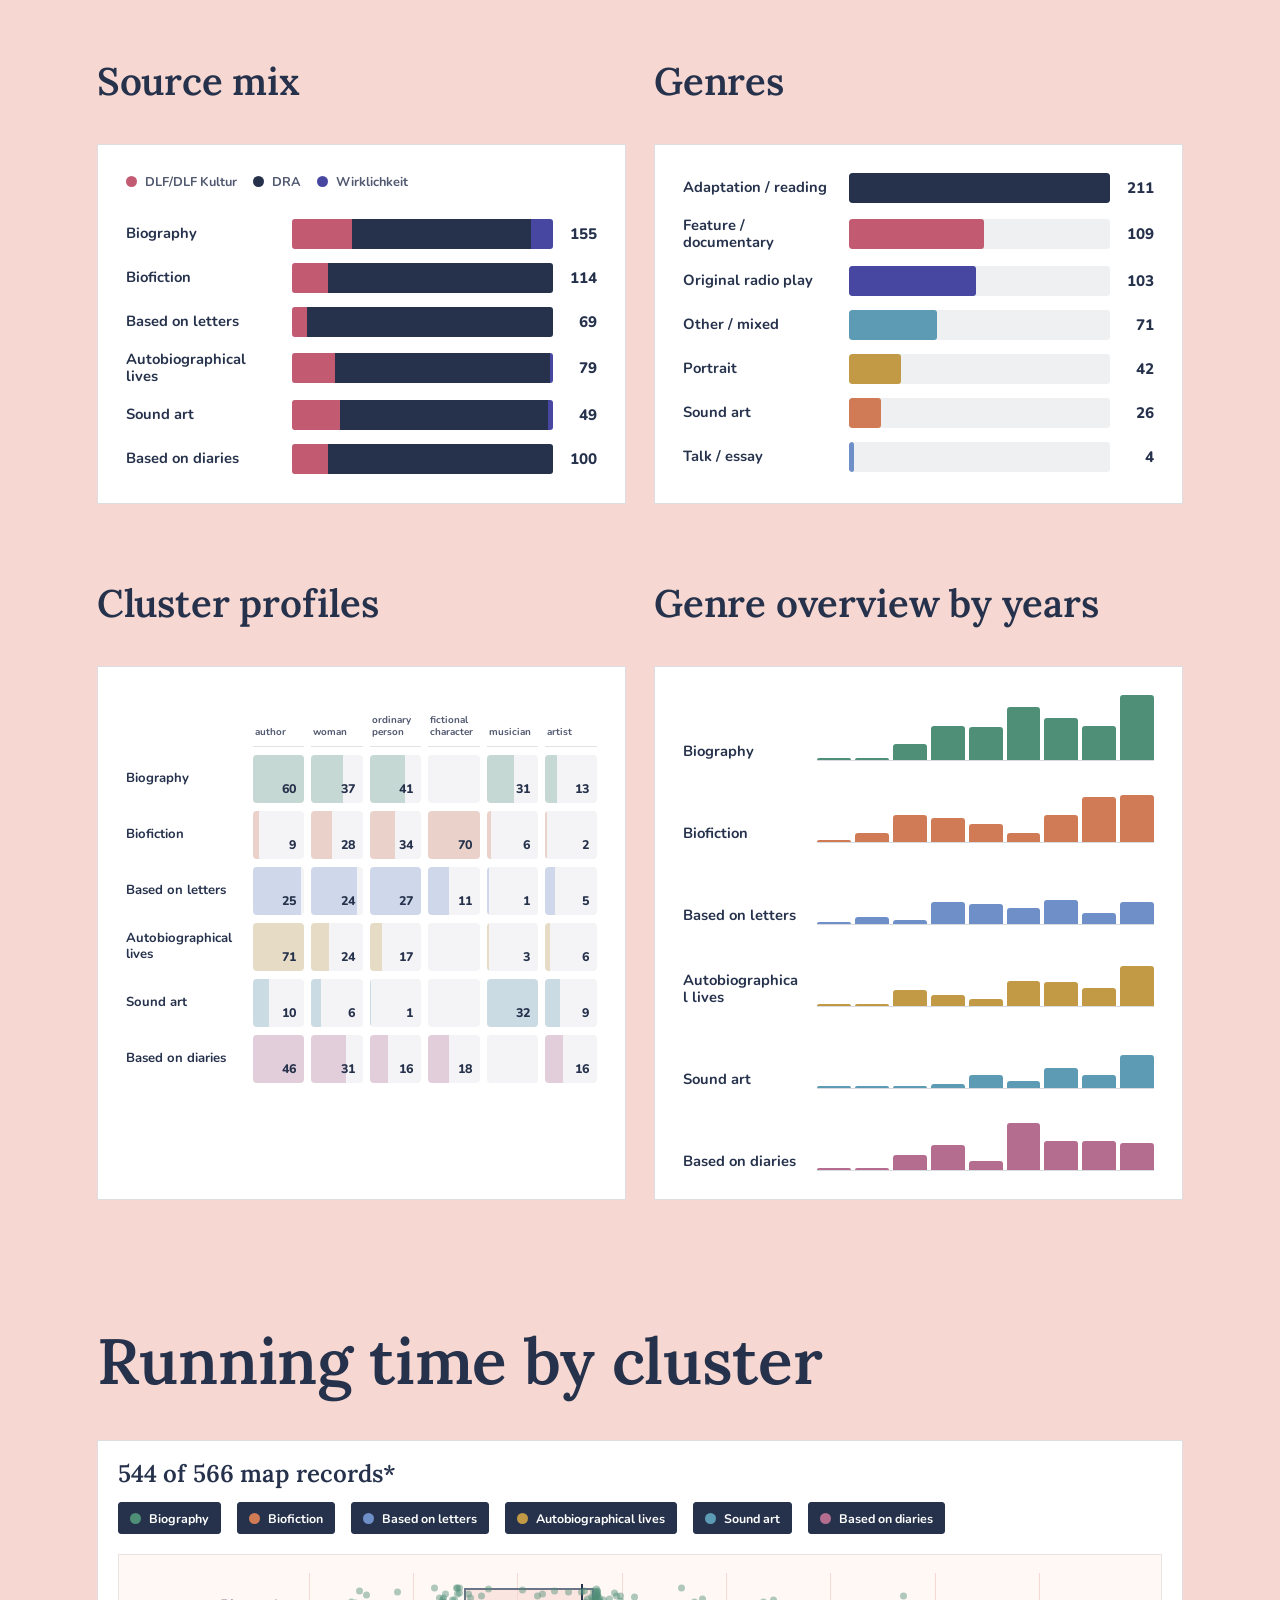
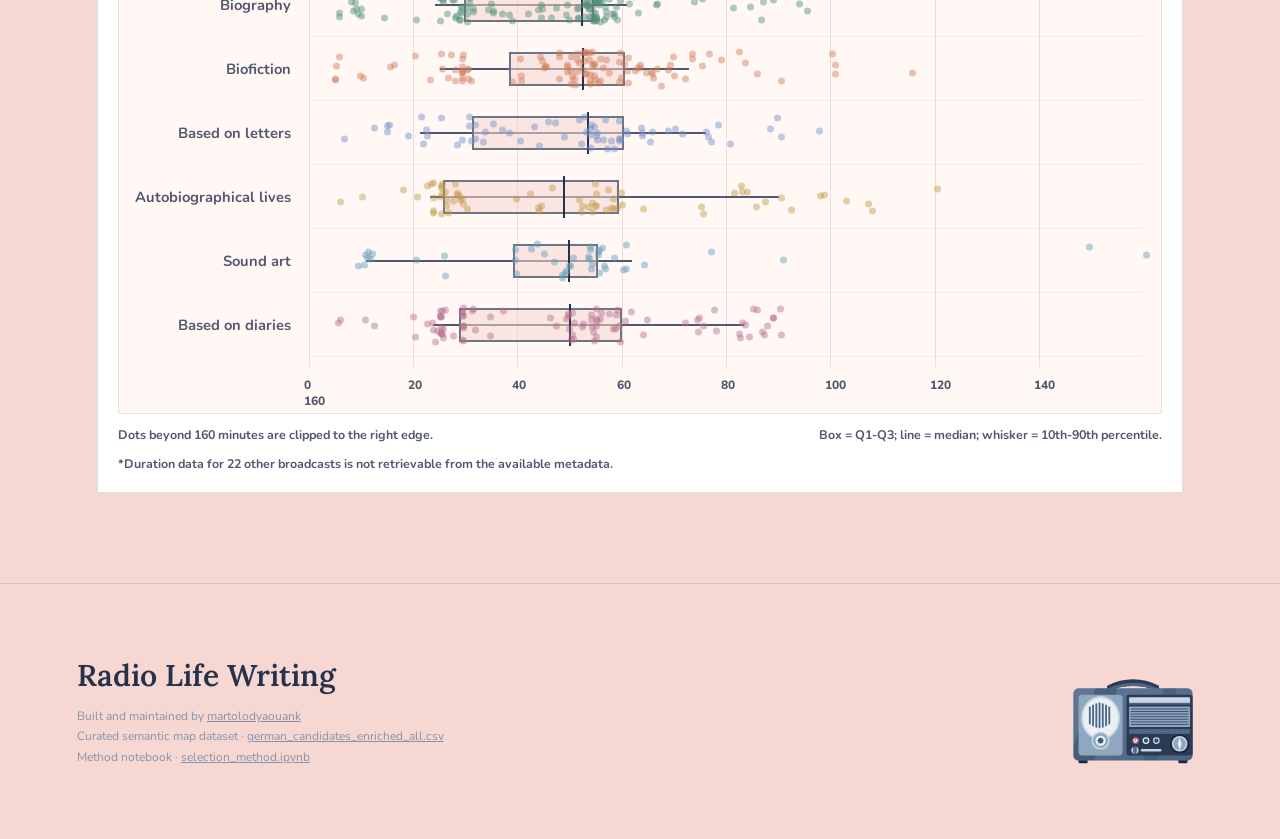
==== commit 7a43bbc8: "Add life focus popovers and reorder map" ====
--- a/article/index.html
+++ b/article/index.html
@@ -4,7 +4,7 @@
     <meta charset="utf-8" />
     <meta name="viewport" content="width=device-width, initial-scale=1" />
     <title>Radio Life Writing | German Radio Biography as Data</title>
-    <link rel="stylesheet" href="styles.css?v=20260628-life-focus" />
+    <link rel="stylesheet" href="styles.css?v=20260628-life-focus-popovers-2" />
   </head>
   <body>
     <main>
@@ -54,15 +54,6 @@
         <div class="interactive-panel" data-corpus-triage></div>
       </section>
 
-      <section class="graph-section section-pad" data-reveal>
-        <div class="section-copy">
-          <h2>Who are these lives about?</h2>
-          <p>For each selected entry, the biographical subject was identified, and preliminary tags reflecting the main theme of their life were then added. A single entry may contain several tags.</p>
-        </div>
-        <div class="subject-summary" data-subject-summary></div>
-        <div class="interactive-panel life-focus-panel" data-life-focus-decade></div>
-      </section>
-
       <section class="graph-section map-section section-pad" data-reveal>
         <div class="section-copy">
           <h2>Latent semantic map</h2>
@@ -93,6 +84,15 @@
           <div class="map-canvas" aria-label="Interactive 3D semantic map"></div>
           <div class="map-tooltip" hidden></div>
         </div>
+      </section>
+
+      <section class="graph-section section-pad" data-reveal>
+        <div class="section-copy">
+          <h2>Who are these lives about?</h2>
+          <p>For each selected entry, the biographical subject was identified, and preliminary tags reflecting the main theme of their life were then added. A single entry may contain several tags.</p>
+        </div>
+        <div class="subject-summary" data-subject-summary></div>
+        <div class="interactive-panel life-focus-panel" data-life-focus-decade></div>
       </section>
 
       <section class="graph-grid section-pad" data-reveal>
@@ -153,7 +153,7 @@
     <script src="semantic-map-3d-data.js?v=20260621-spreadsheet-clusters"></script>
     <script src="semantic-map-3d.js?v=20260627-text-edits"></script>
     <script src="duration-scale-data.js?v=20260622-duration-scale"></script>
-    <script src="semantic-dashboard.js?v=20260628-life-focus"></script>
+    <script src="semantic-dashboard.js?v=20260628-life-focus-popovers-3"></script>
     <script src="page.js?v=20260617-no-shadow"></script>
   </body>
 </html>
--- a/article/styles.css
+++ b/article/styles.css
@@ -66,7 +66,21 @@
 .life-focus-header span{display:flex;align-items:flex-end;justify-content:center;min-height:34px;padding:0 2px 7px;color:#515970;font-size:.68rem;font-weight:800;line-height:1.1}
 .life-focus-header span:not(:first-child){border-bottom:1px solid rgba(38,50,76,.14)}
 .life-focus-row strong{display:flex;align-items:center;min-width:0;padding-right:8px;color:#26324C;font-size:.82rem;font-weight:800;line-height:1.16;overflow-wrap:break-word}
-.life-focus-cell{display:flex;align-items:center;justify-content:center;min-height:38px;border-radius:3px;color:#26324C;font-size:.76rem;font-weight:900;font-variant-numeric:tabular-nums}
+.life-focus-cell{position:relative;display:flex;align-items:center;justify-content:center;min-height:38px;border:0;border-radius:3px;color:#26324C;font-size:.76rem;font-weight:900;font-variant-numeric:tabular-nums;cursor:pointer;outline:0;transition:box-shadow .16s ease}
+.life-focus-cell:not(.is-empty):hover,.life-focus-cell:not(.is-empty):focus-visible,.life-focus-cell.is-open{box-shadow:inset 0 0 0 2px rgba(38,50,76,.28),0 8px 18px rgba(38,50,76,.12);z-index:6}
+.life-focus-cell.is-pinned{box-shadow:inset 0 0 0 2px #C25B72,0 10px 24px rgba(38,50,76,.16)}
+.life-focus-cell.is-empty{cursor:default}
+.life-focus-popover{position:fixed;z-index:20;width:min(340px,calc(100vw - 44px));max-height:min(360px,calc(100vh - 120px));padding:12px;border:1.5px solid rgba(38,50,76,.18);background:rgba(251,241,237,.98);box-shadow:0 18px 38px rgba(38,50,76,.2);color:#26324C;text-align:left;font-family:var(--sans);font-variant-numeric:normal;cursor:auto;overflow:hidden}
+.life-focus-popover::before{content:"";position:absolute;left:50%;top:-7px;width:12px;height:12px;background:rgba(251,241,237,.98);border-left:1.5px solid rgba(38,50,76,.18);border-top:1.5px solid rgba(38,50,76,.18);transform:translateX(-50%) rotate(45deg)}
+.life-focus-popover.is-above::before{top:auto;bottom:-7px;border:0;border-right:1.5px solid rgba(38,50,76,.18);border-bottom:1.5px solid rgba(38,50,76,.18)}
+.life-focus-popover-head{display:block;margin-bottom:9px;padding-bottom:8px;border-bottom:1px solid rgba(38,50,76,.12)}
+.life-focus-popover-head strong{display:block;color:#26324C;font-size:.92rem;font-weight:900;line-height:1.18}
+.life-focus-popover-head span{display:block;margin-top:3px;color:#515970;font-size:.72rem;font-weight:800;line-height:1.25}
+.life-focus-popover-list{display:grid;gap:7px;max-height:270px;overflow:auto;padding-right:4px}
+.life-focus-popover-list a,.life-focus-programme{display:block;padding:8px 9px;border:1px solid rgba(38,50,76,.1);background:#fff;color:#26324C;text-decoration:none}
+.life-focus-popover-list a:hover,.life-focus-popover-list a:focus-visible{border-color:rgba(194,91,114,.55);color:#C25B72;outline:0}
+.life-focus-popover-list strong{display:block;font-size:.8rem;font-weight:800;line-height:1.2}
+.life-focus-popover-list span{display:block;margin-top:3px;color:#515970;font-size:.66rem;font-weight:800;line-height:1.2}
 .life-focus-foot{margin:10px 0 0;color:#515970;font-family:var(--sans);font-size:.82rem;font-weight:700;line-height:1.45}
 .interactive-panel{position:relative;min-width:0;border:1px solid rgba(38,50,76,.16);background:#fff;color:#26324C;font-family:var(--sans);min-height:180px;overflow:hidden}
 .interactive-panel.compact{min-height:360px}
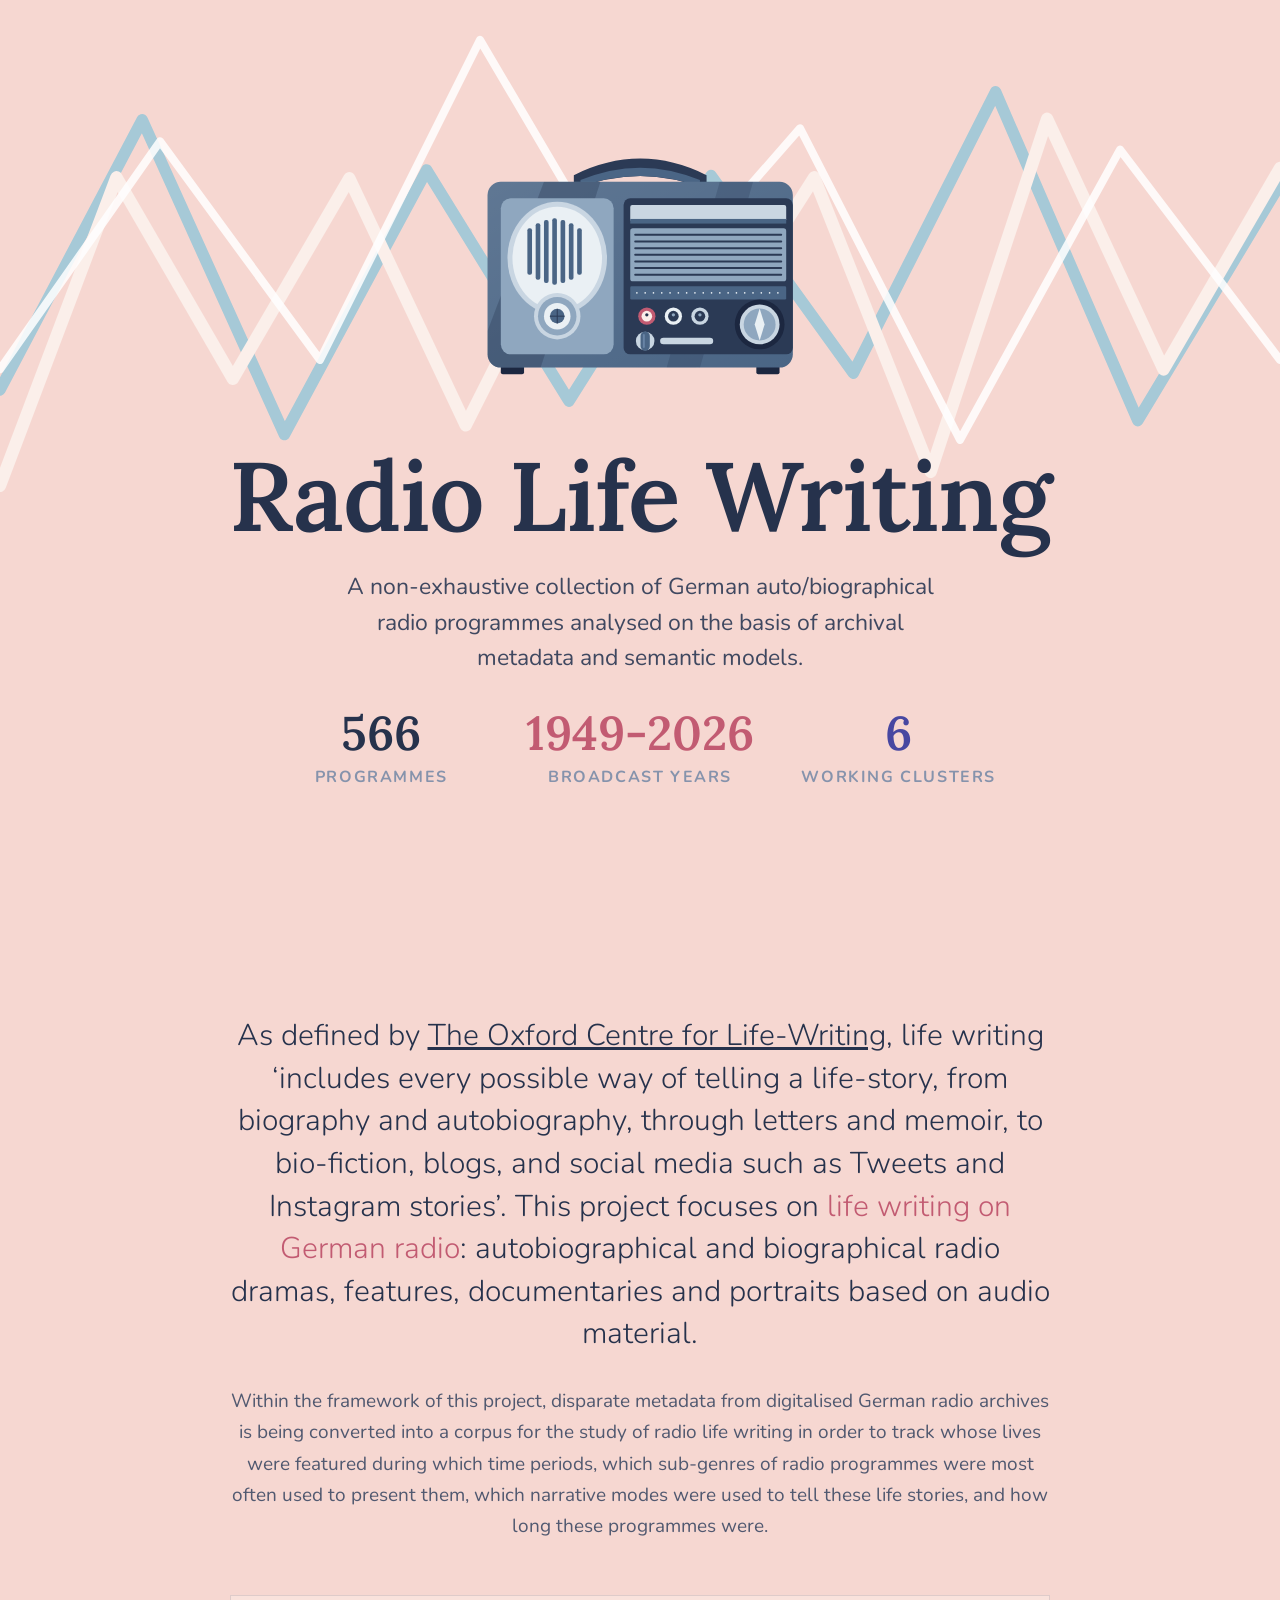
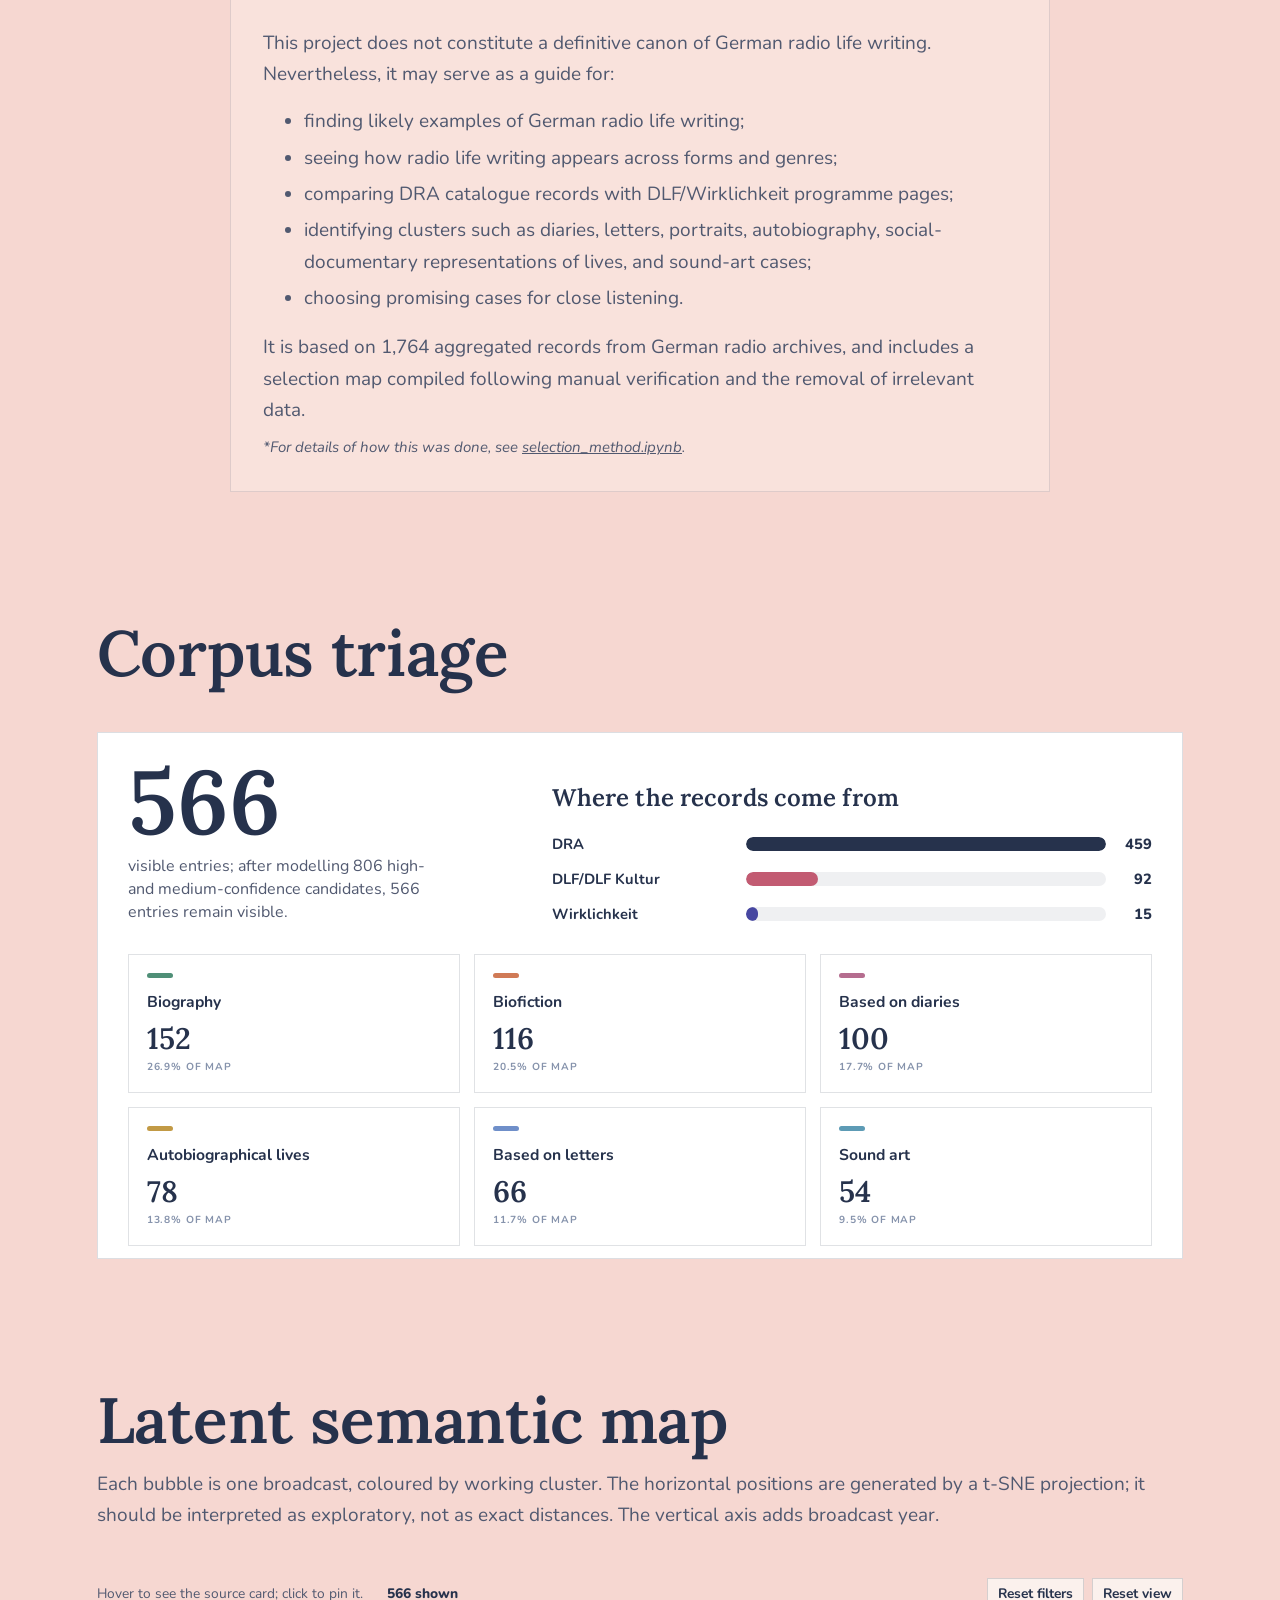
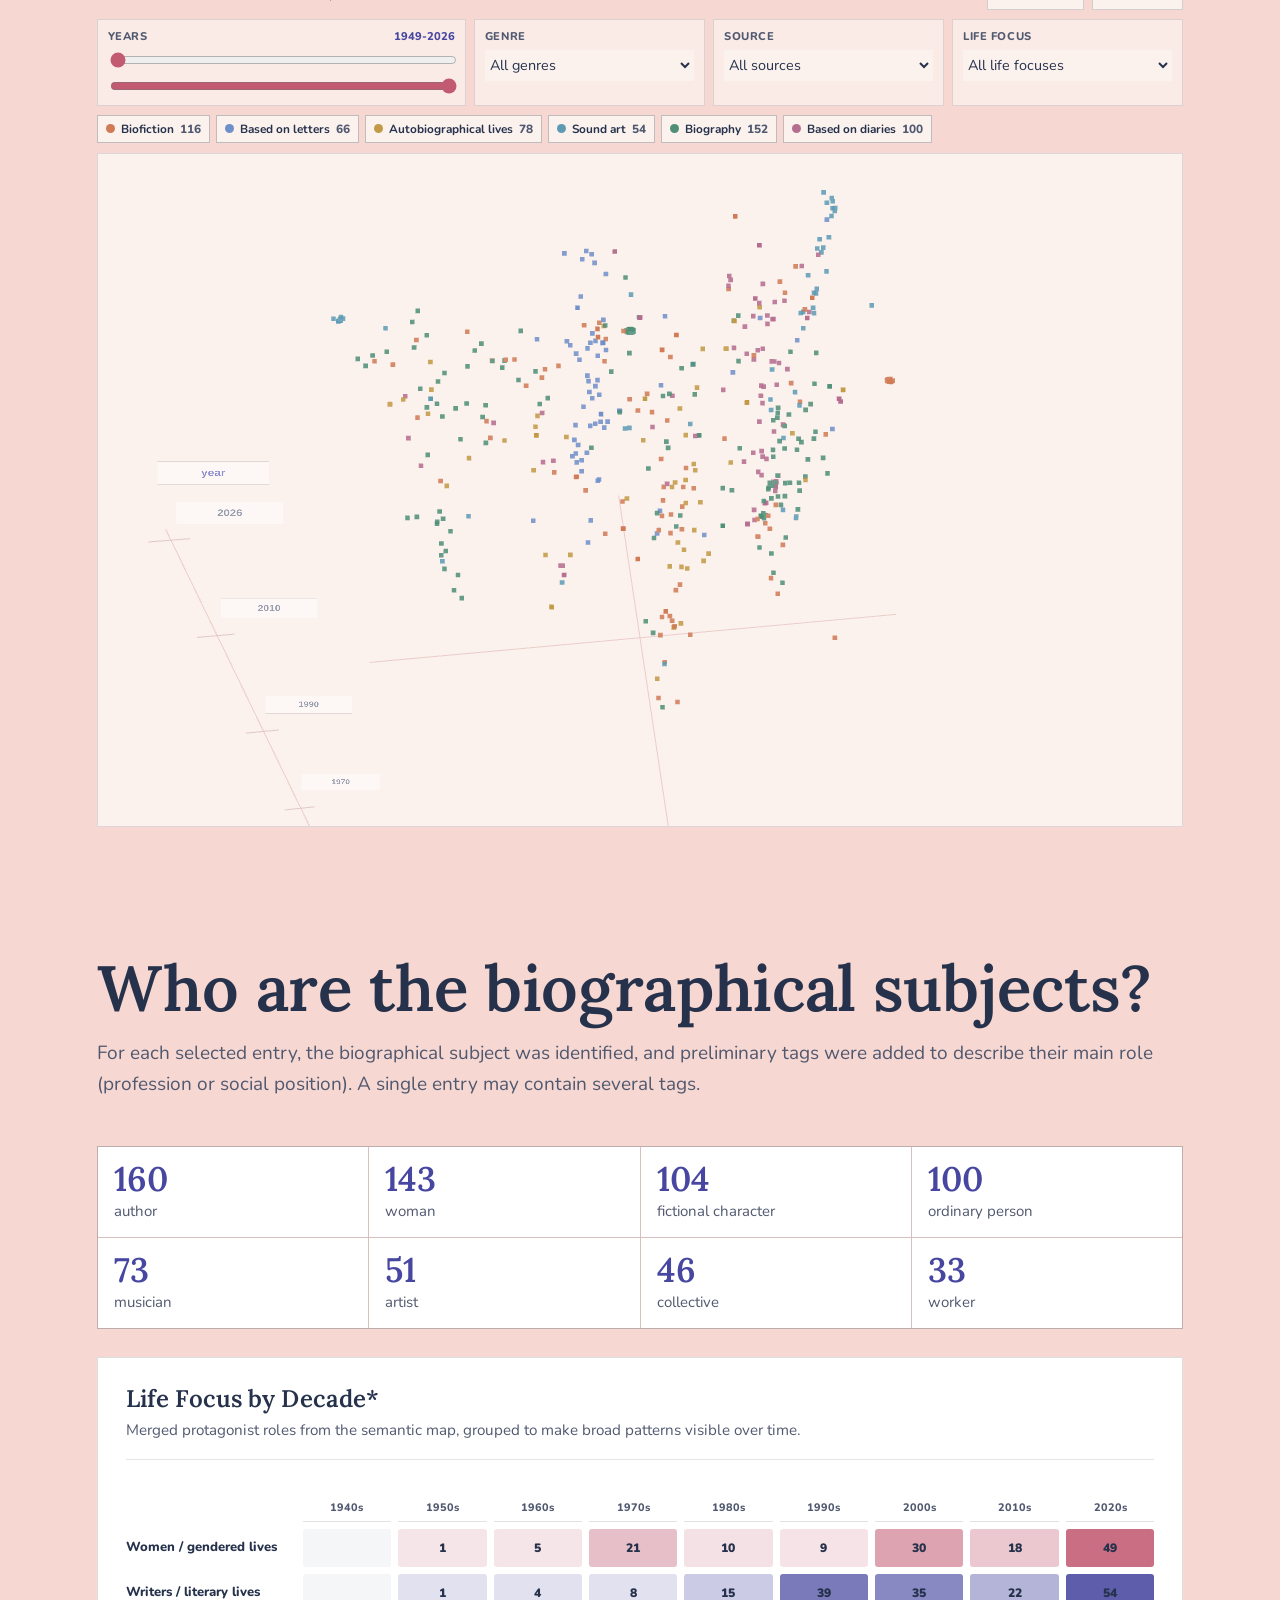
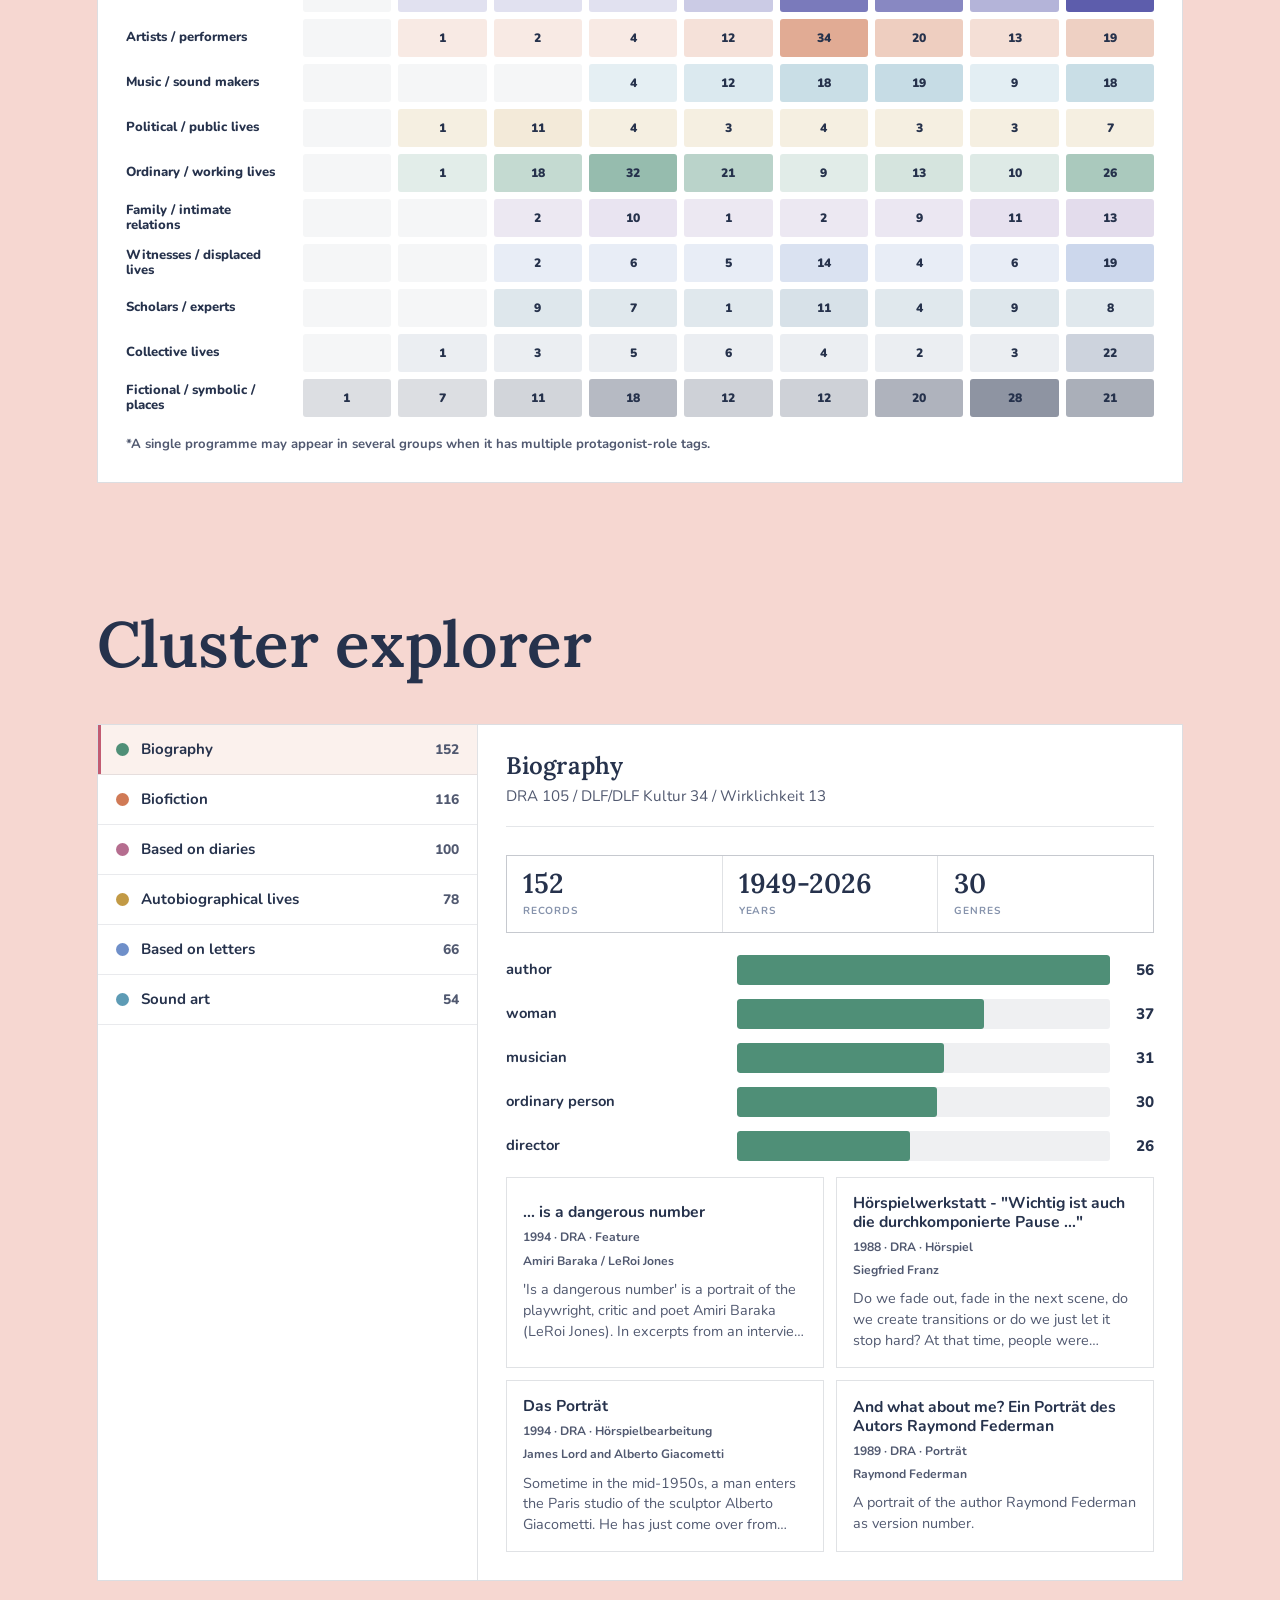
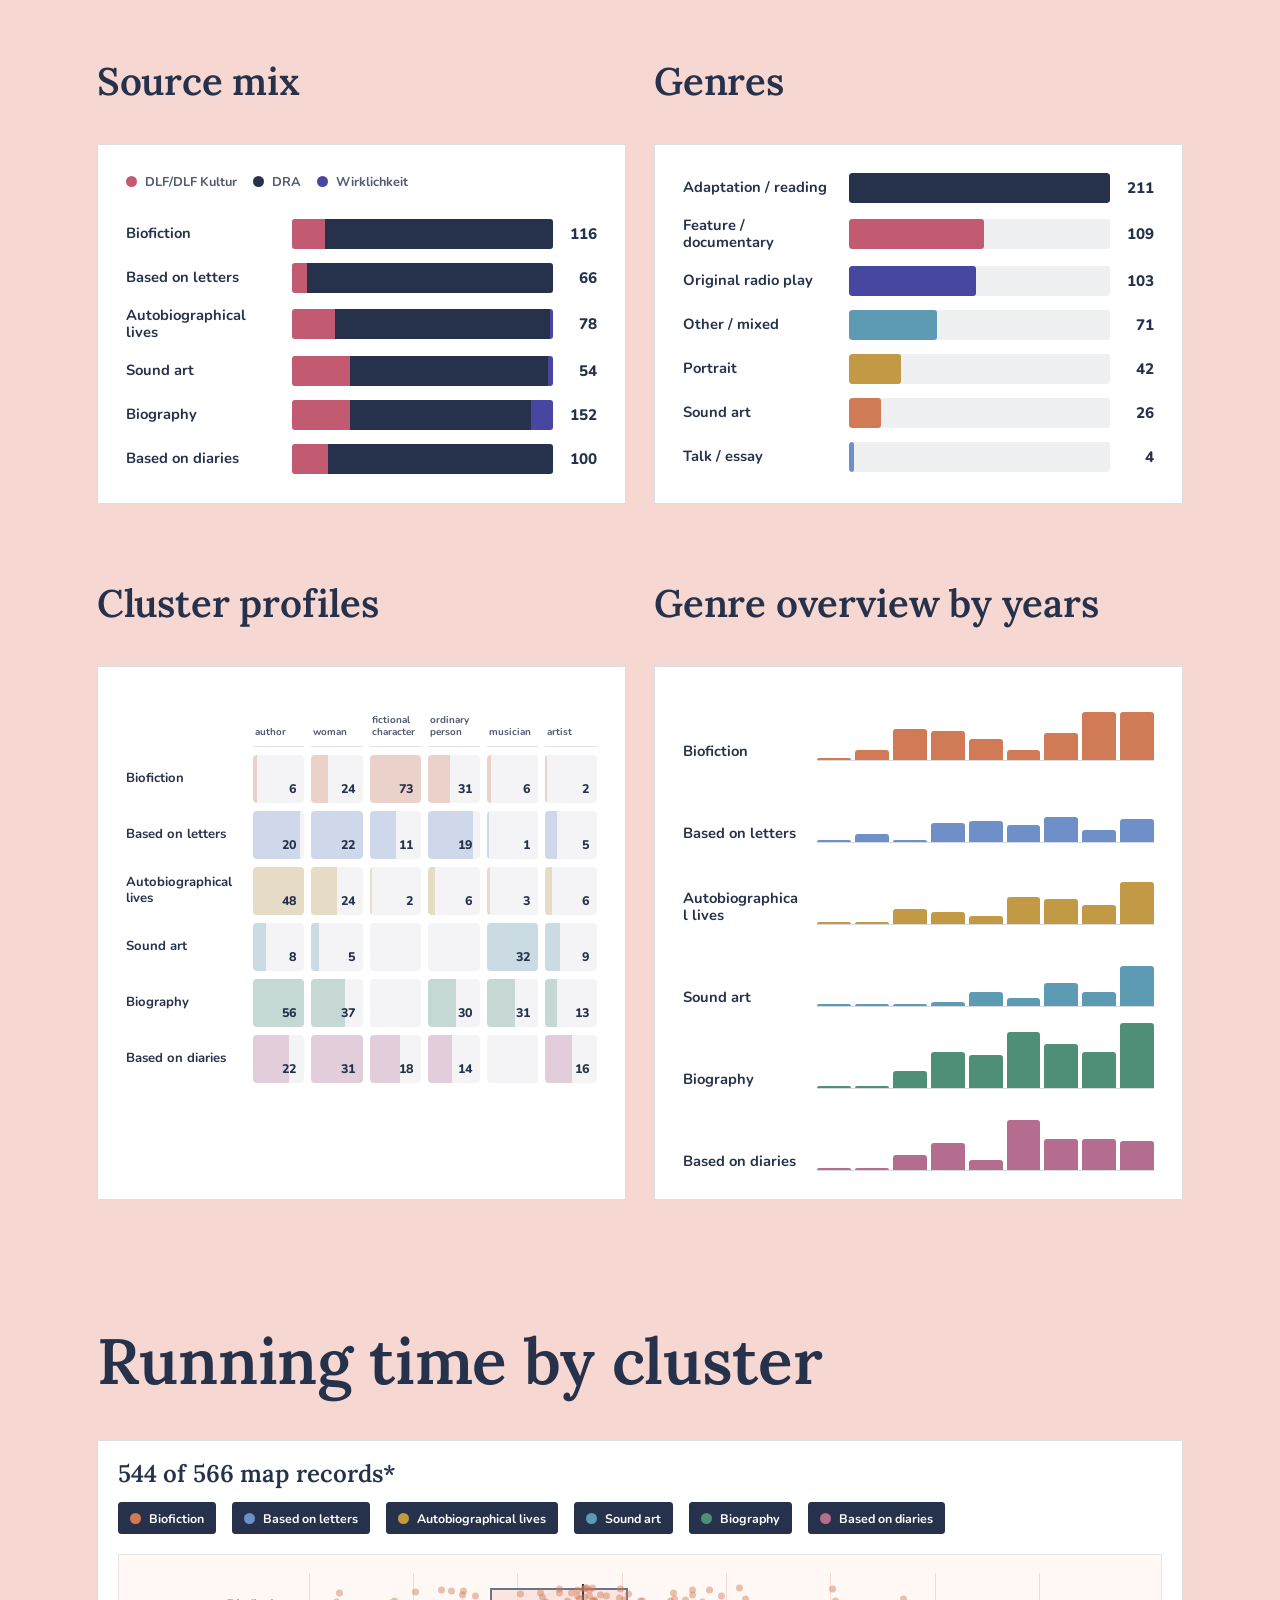
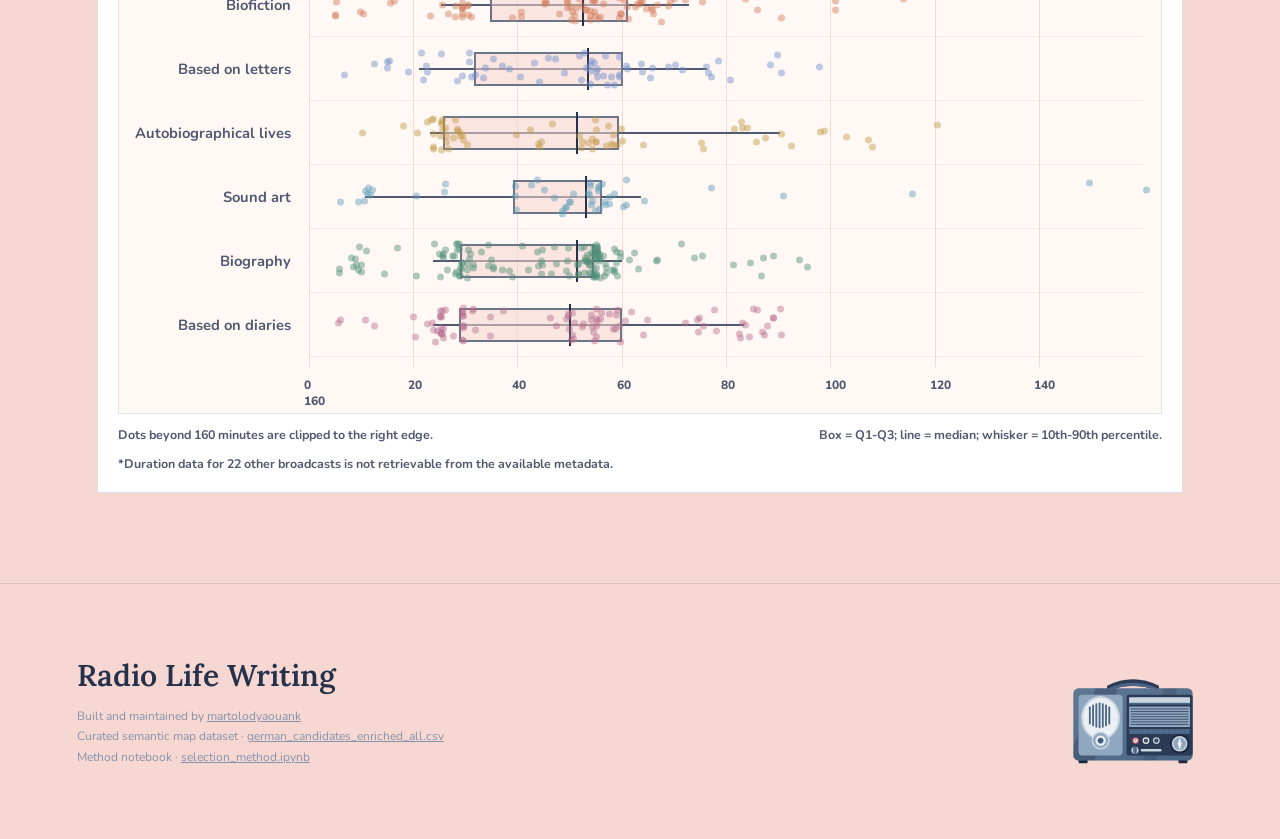
==== commit 9490089f: "Apply editorial copy updates" ====
--- a/article/index.html
+++ b/article/index.html
@@ -30,18 +30,18 @@
 
       <section class="intro section-pad" data-reveal>
         <div>
-          <p class="lede">According to the definition by <a href="https://oclw.web.ox.ac.uk/home" target="_blank" rel="noopener noreferrer">The Oxford Centre for Life-Writing</a>, life writing ‘includes every possible way of telling a life-story, from biography and autobiography, through letters and memoir, to bio-fiction, blogs, and social media such as Tweets and Instagram stories’. This project focused on <span>life writing on German radio</span>: autobiographical and biographical radio dramas, features, documentaries and portraits based on audio material, among others.</p>
-          <p>Within the framework of this project, disparate metadata from digitalised German radio archives is being converted into a corpus for the study of radio life writing in order to track whose lives were featured during which time periods, which sub-genres of radio programmes are popular for covering these lives, which narrative modes were used to tell these life stories, and the length of these programmes.</p>
+          <p class="lede">As defined by <a href="https://oclw.web.ox.ac.uk/home" target="_blank" rel="noopener noreferrer">The Oxford Centre for Life-Writing</a>, life writing ‘includes every possible way of telling a life-story, from biography and autobiography, through letters and memoir, to bio-fiction, blogs, and social media such as Tweets and Instagram stories’. This project focuses on <span>life writing on German radio</span>: autobiographical and biographical radio dramas, features, documentaries and portraits based on audio material.</p>
+          <p>Within the framework of this project, disparate metadata from digitalised German radio archives is being converted into a corpus for the study of radio life writing in order to track whose lives were featured during which time periods, which sub-genres of radio programmes were most often used to present them, which narrative modes were used to tell these life stories, and how long these programmes were.</p>
           <div class="guide-block">
-            <p class="guide-intro">This project does not constitute a definitive canon of German radio life writing. Nevertheless, it may serve as a guide for, for example:</p>
+            <p class="guide-intro">This project does not constitute a definitive canon of German radio life writing. Nevertheless, it may serve as a guide for:</p>
             <ul>
               <li>finding likely examples of German radio life writing;</li>
-              <li>seeing how radio life writing appears across forms, genres and years;</li>
+              <li>seeing how radio life writing appears across forms and genres;</li>
               <li>comparing DRA catalogue records with DLF/Wirklichkeit programme pages;</li>
-              <li>identifying clusters such as diaries, letters, portraits, autobiography, social documentary lives, and sound-art/listening cases;</li>
-              <li>choosing promising cases for close listening and archival checking.</li>
+              <li>identifying clusters such as diaries, letters, portraits, autobiography, social-documentary representations of lives, and sound-art cases;</li>
+              <li>choosing promising cases for close listening.</li>
             </ul>
-            <p>It is based on 1,764 aggregated German records, and displays a selection map compiled following manual verification and the exclusion of irrelevant data.</p>
+            <p>It is based on 1,764 aggregated records from German radio archives, and includes a selection map compiled following manual verification and the removal of irrelevant data.</p>
             <p class="method-note"><em>*For details of how this was done, see <a href="https://github.com/martolodyaouank/radio-life-writing-de/blob/main/notebooks/selection_method.ipynb">selection_method.ipynb</a>.</em></p>
           </div>
         </div>
@@ -57,7 +57,7 @@
       <section class="graph-section map-section section-pad" data-reveal>
         <div class="section-copy">
           <h2>Latent semantic map</h2>
-          <p>This semantic map presents 566 curated radio life writing records, updated from the spreadsheet metadata. Each bubble is one broadcast, coloured by working cluster. The horizontal positions are a t-SNE projection and should be read as an exploratory layout; the vertical axis adds broadcast year.</p>
+          <p>Each bubble is one broadcast, coloured by working cluster. The horizontal positions are generated by a t-SNE projection; it should be interpreted as exploratory, not as exact distances. The vertical axis adds broadcast year.</p>
         </div>
         <div class="graph-preserve semantic-3d" data-semantic-map-3d>
           <div class="map-toolbar">
@@ -88,8 +88,8 @@
 
       <section class="graph-section section-pad" data-reveal>
         <div class="section-copy">
-          <h2>Who are these lives about?</h2>
-          <p>For each selected entry, the biographical subject was identified, and preliminary tags reflecting the main theme of their life were then added. A single entry may contain several tags.</p>
+          <h2>Who are the biographical subjects?</h2>
+          <p>For each selected entry, the biographical subject was identified, and preliminary tags were added to describe their main role (profession or social position). A single entry may contain several tags.</p>
         </div>
         <div class="subject-summary" data-subject-summary></div>
         <div class="interactive-panel life-focus-panel" data-life-focus-decade></div>
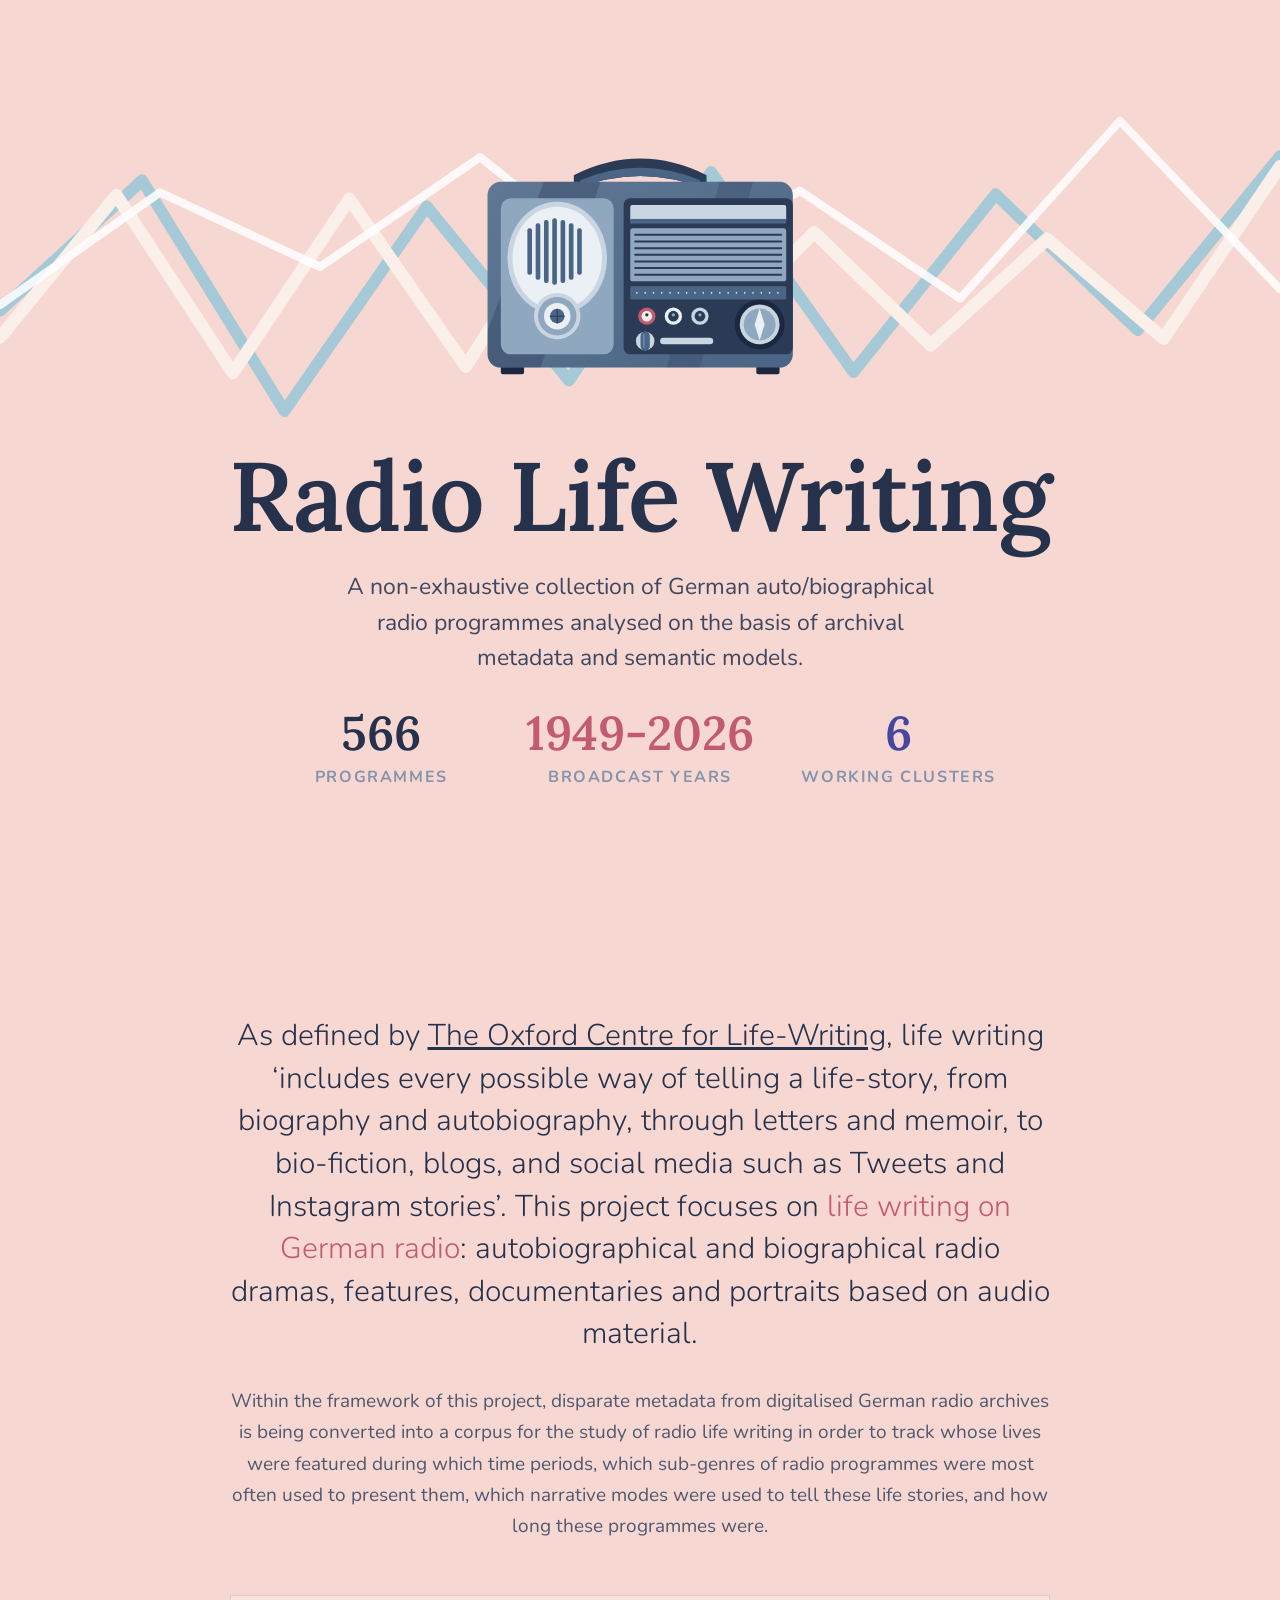
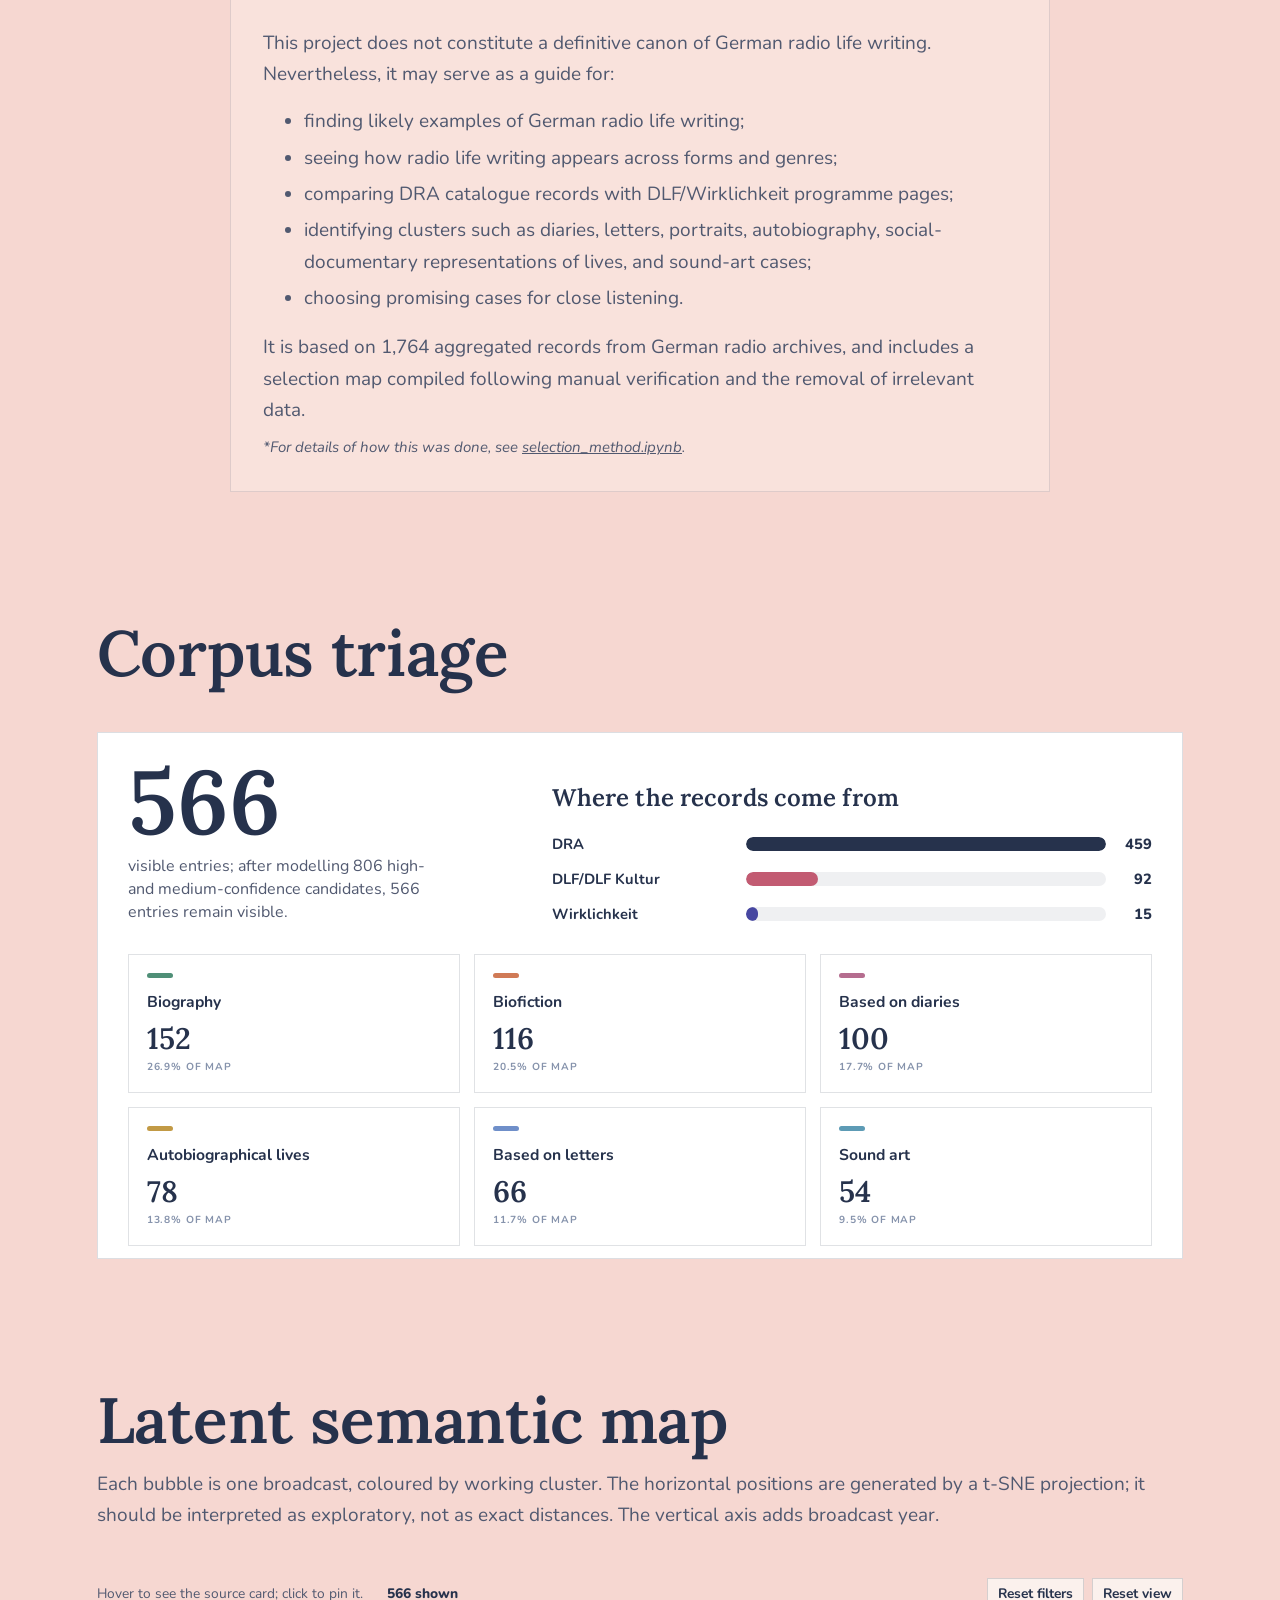
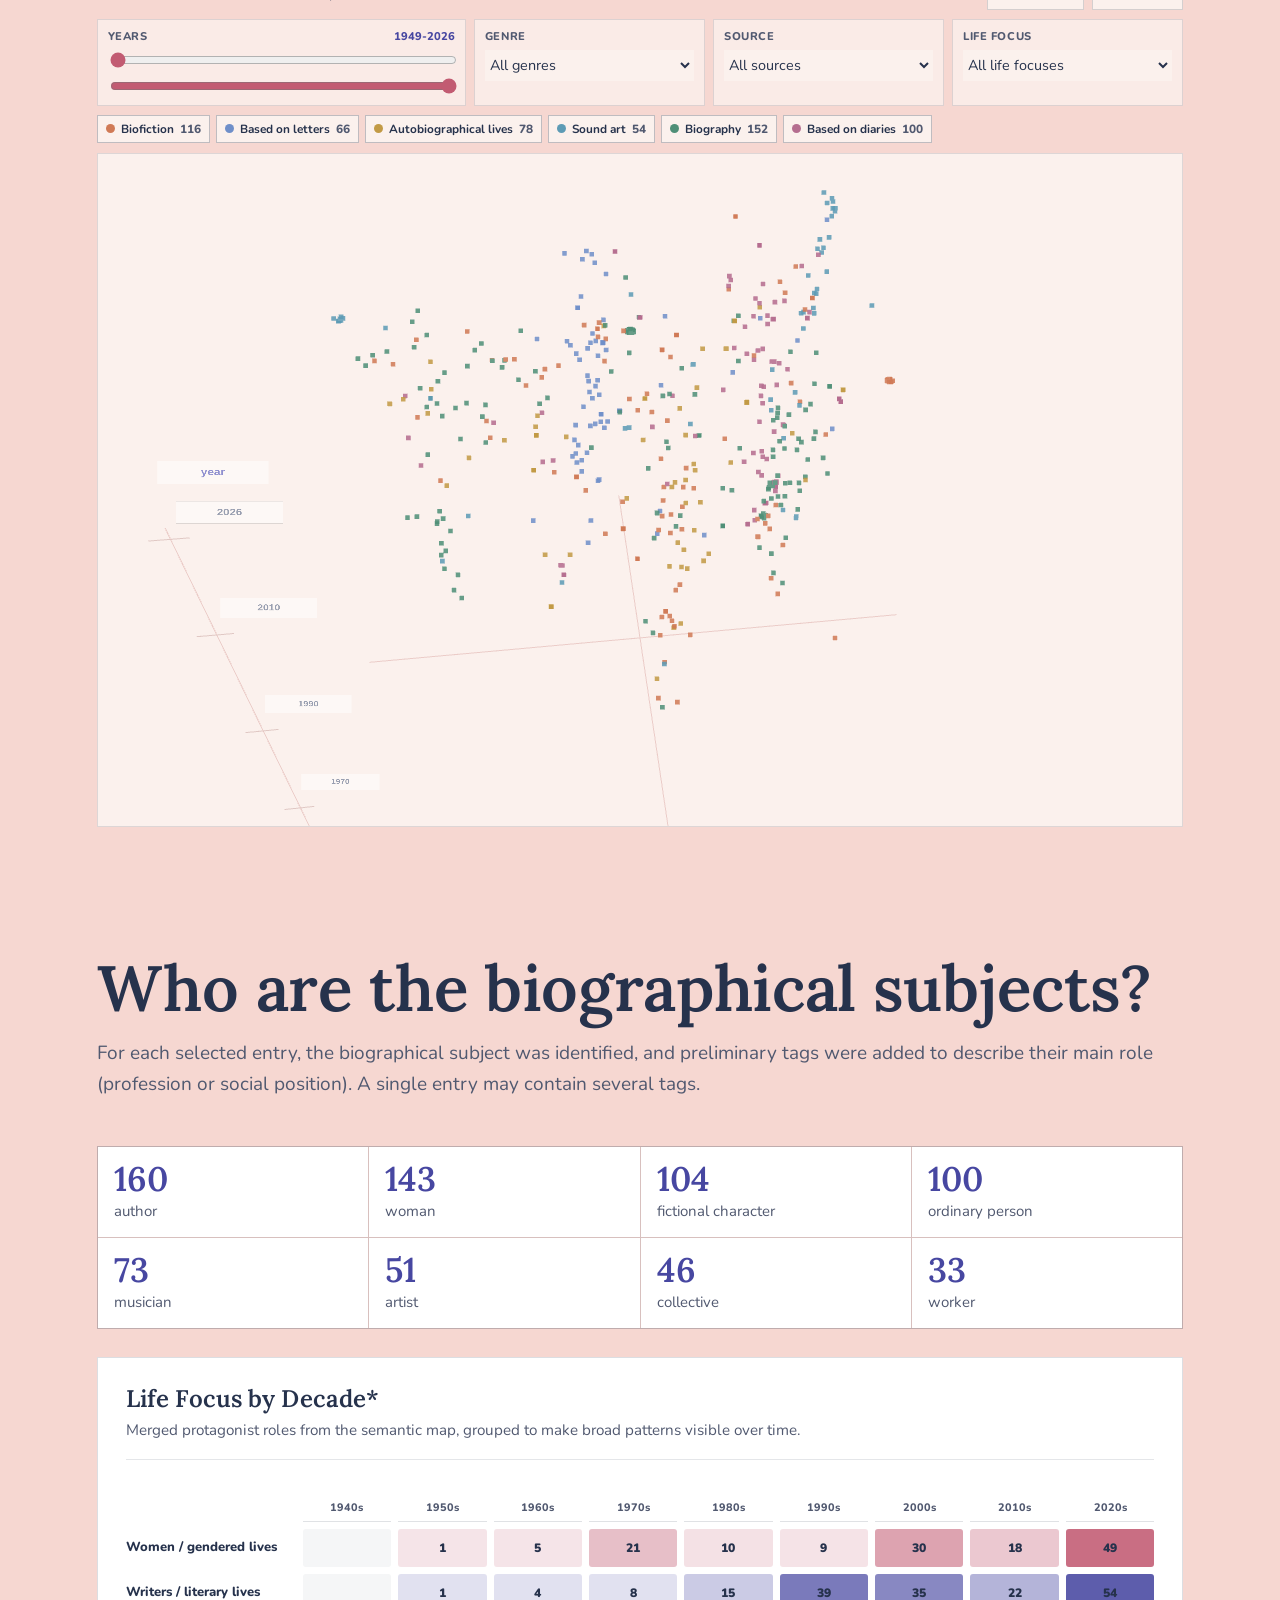
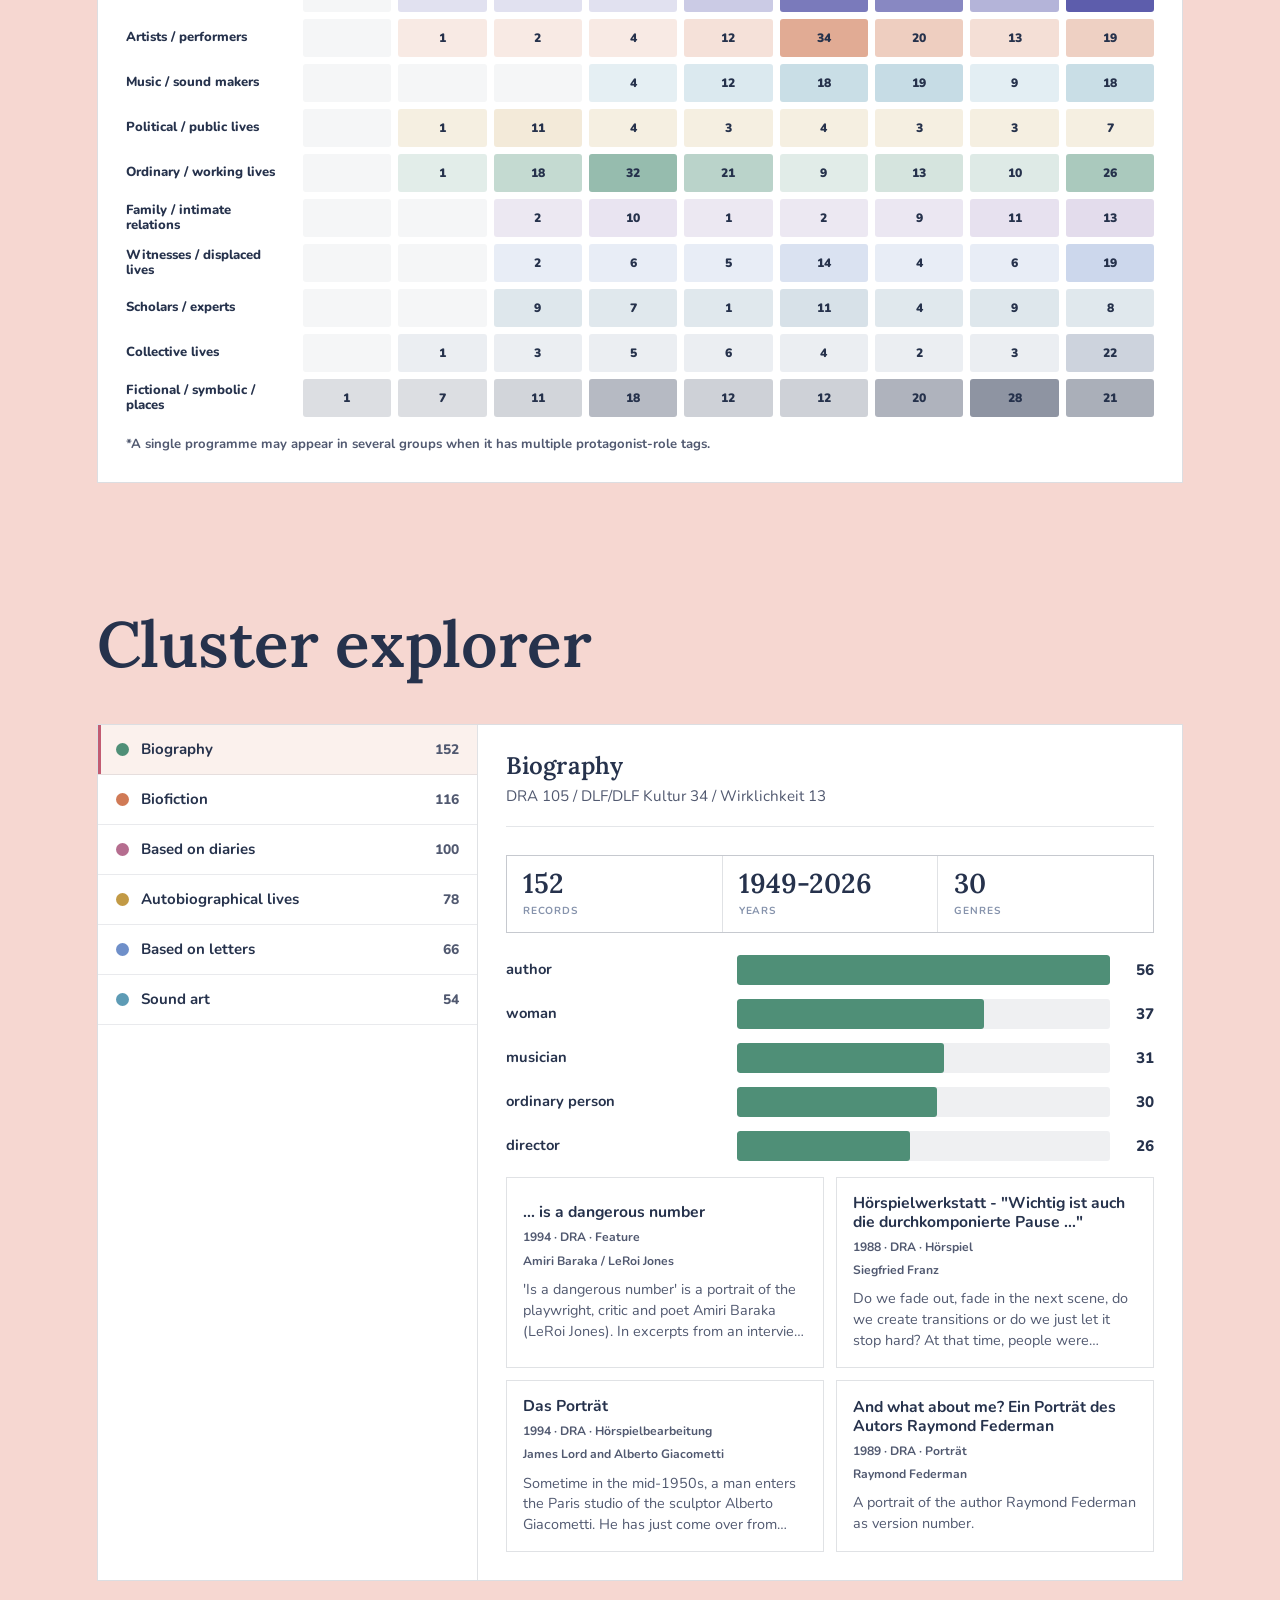
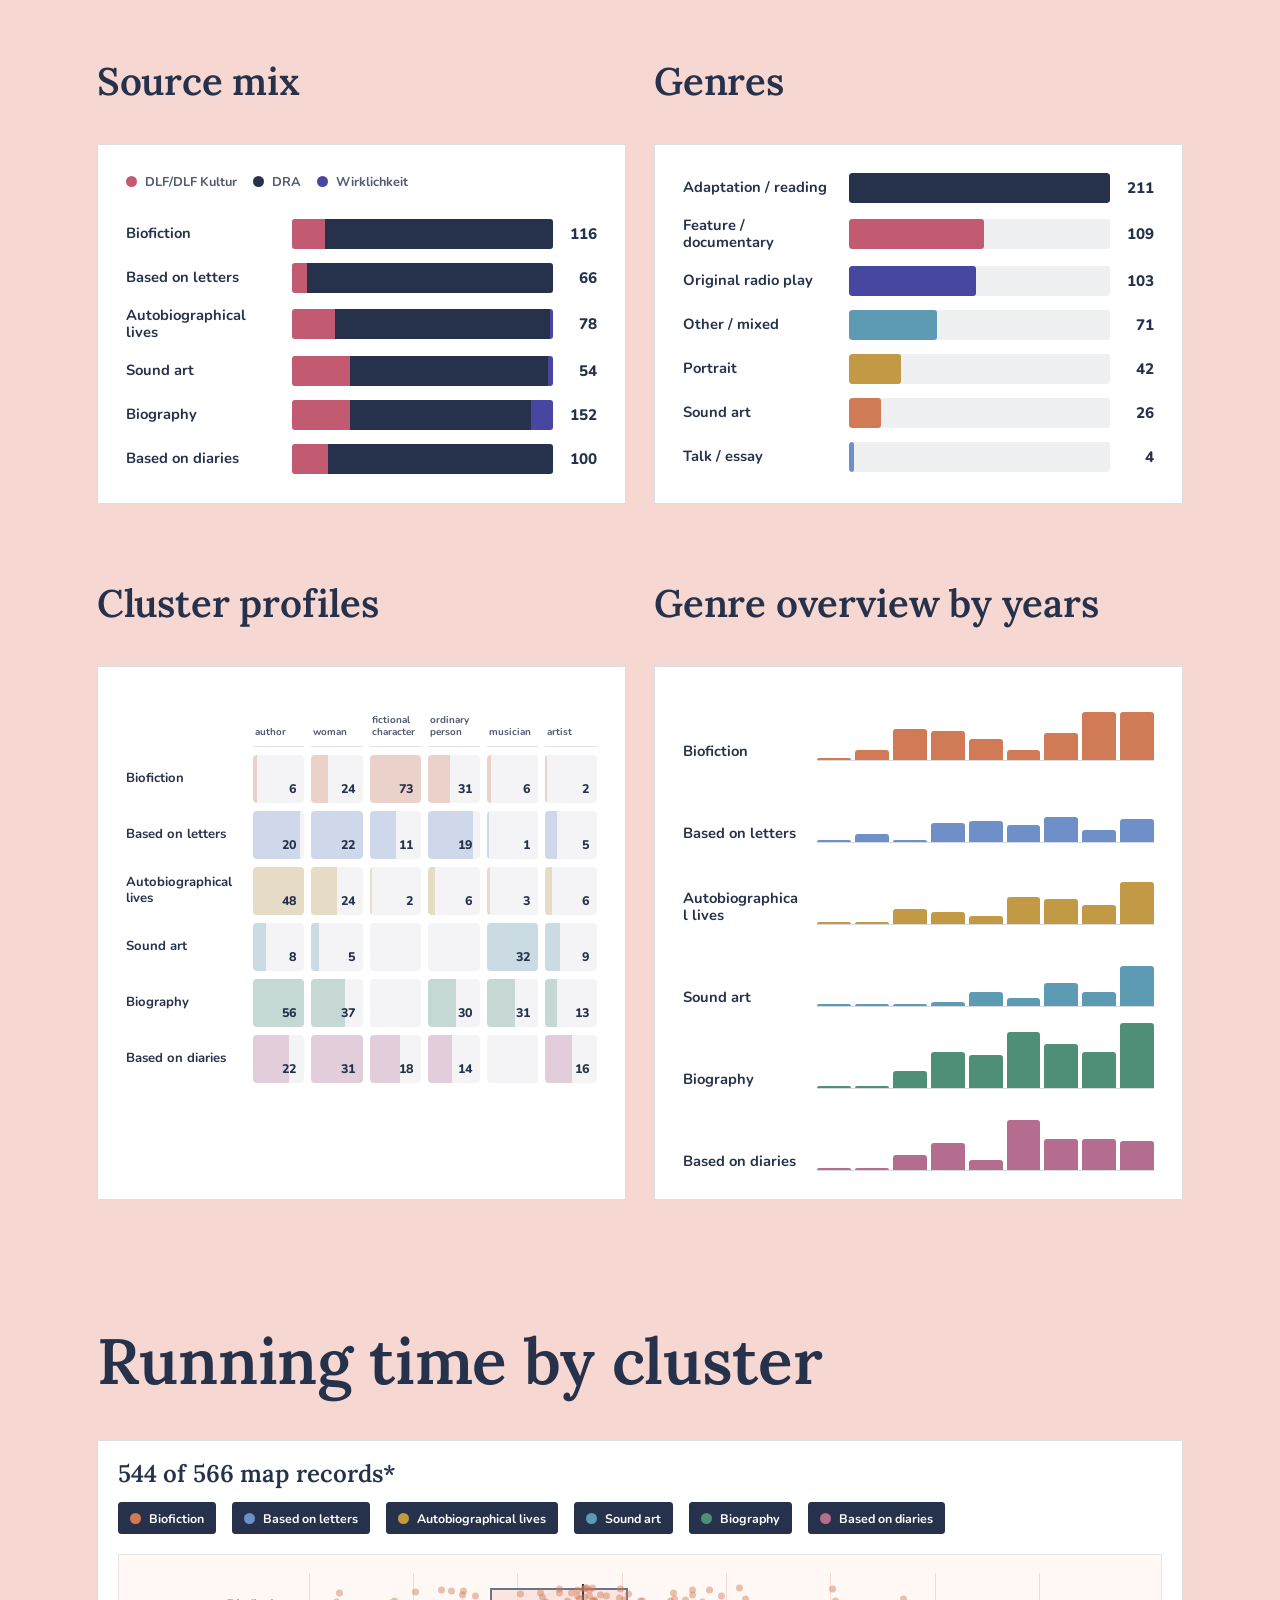
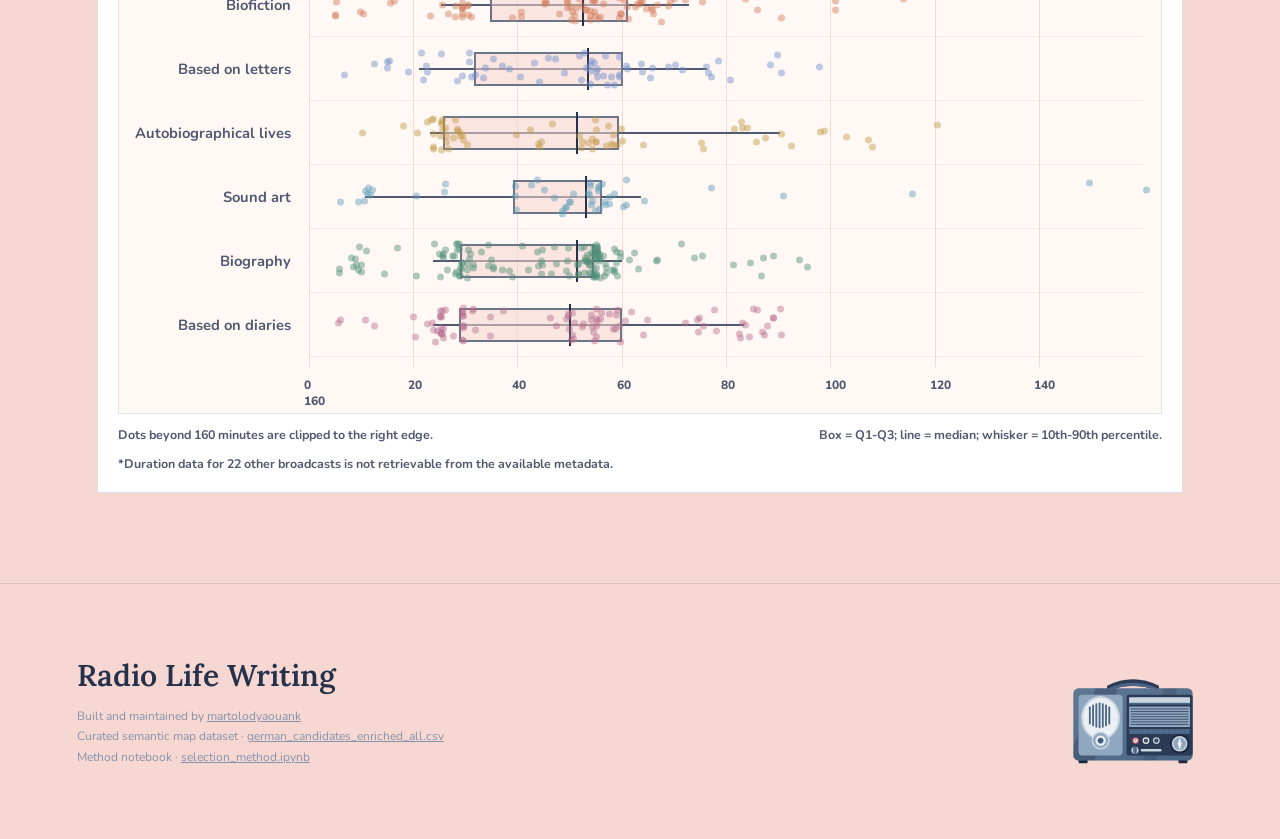
==== commit 50904355: "Group semantic map life focus filters" ====
--- a/article/index.html
+++ b/article/index.html
@@ -151,7 +151,7 @@
     </main>
     <script src="vendor/three.min.js"></script>
     <script src="semantic-map-3d-data.js?v=20260621-spreadsheet-clusters"></script>
-    <script src="semantic-map-3d.js?v=20260627-text-edits"></script>
+    <script src="semantic-map-3d.js?v=20260629-life-focus-groups"></script>
     <script src="duration-scale-data.js?v=20260622-duration-scale"></script>
     <script src="semantic-dashboard.js?v=20260628-life-focus-popovers-3"></script>
     <script src="page.js?v=20260617-no-shadow"></script>
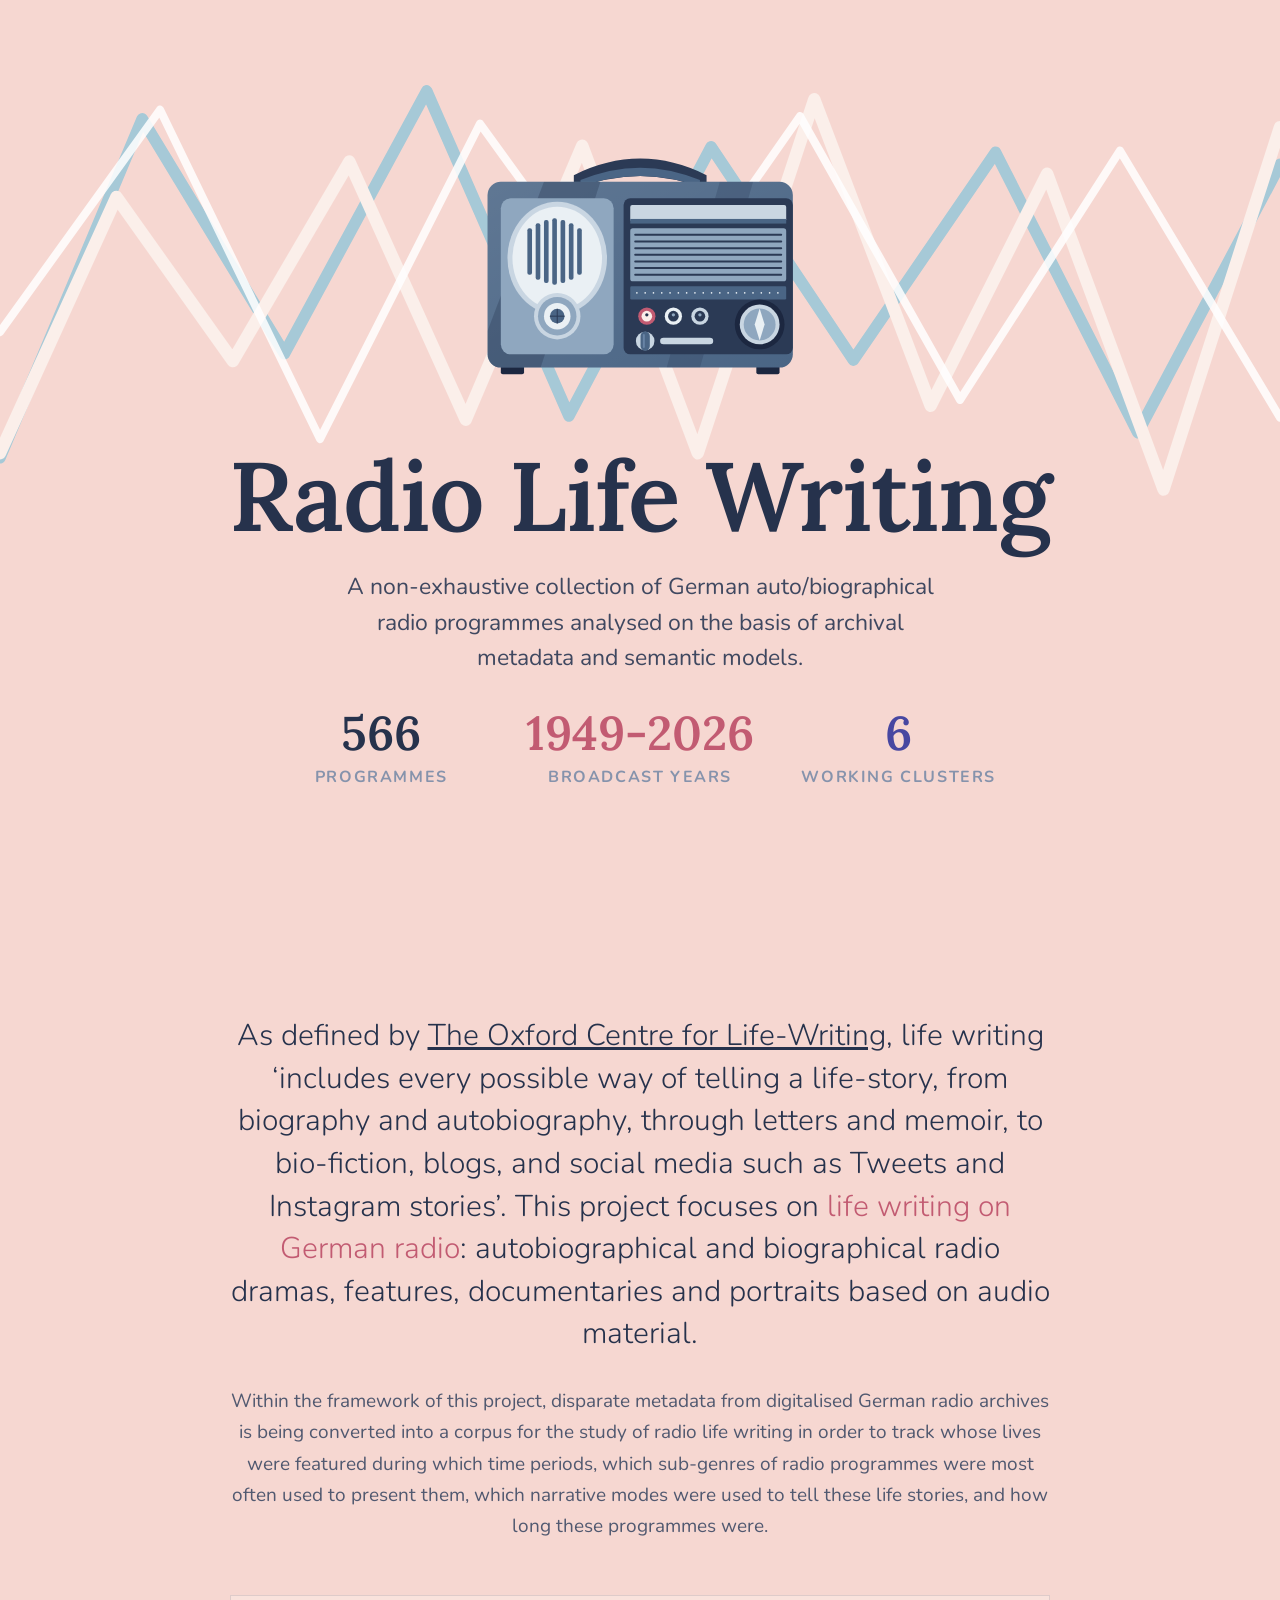
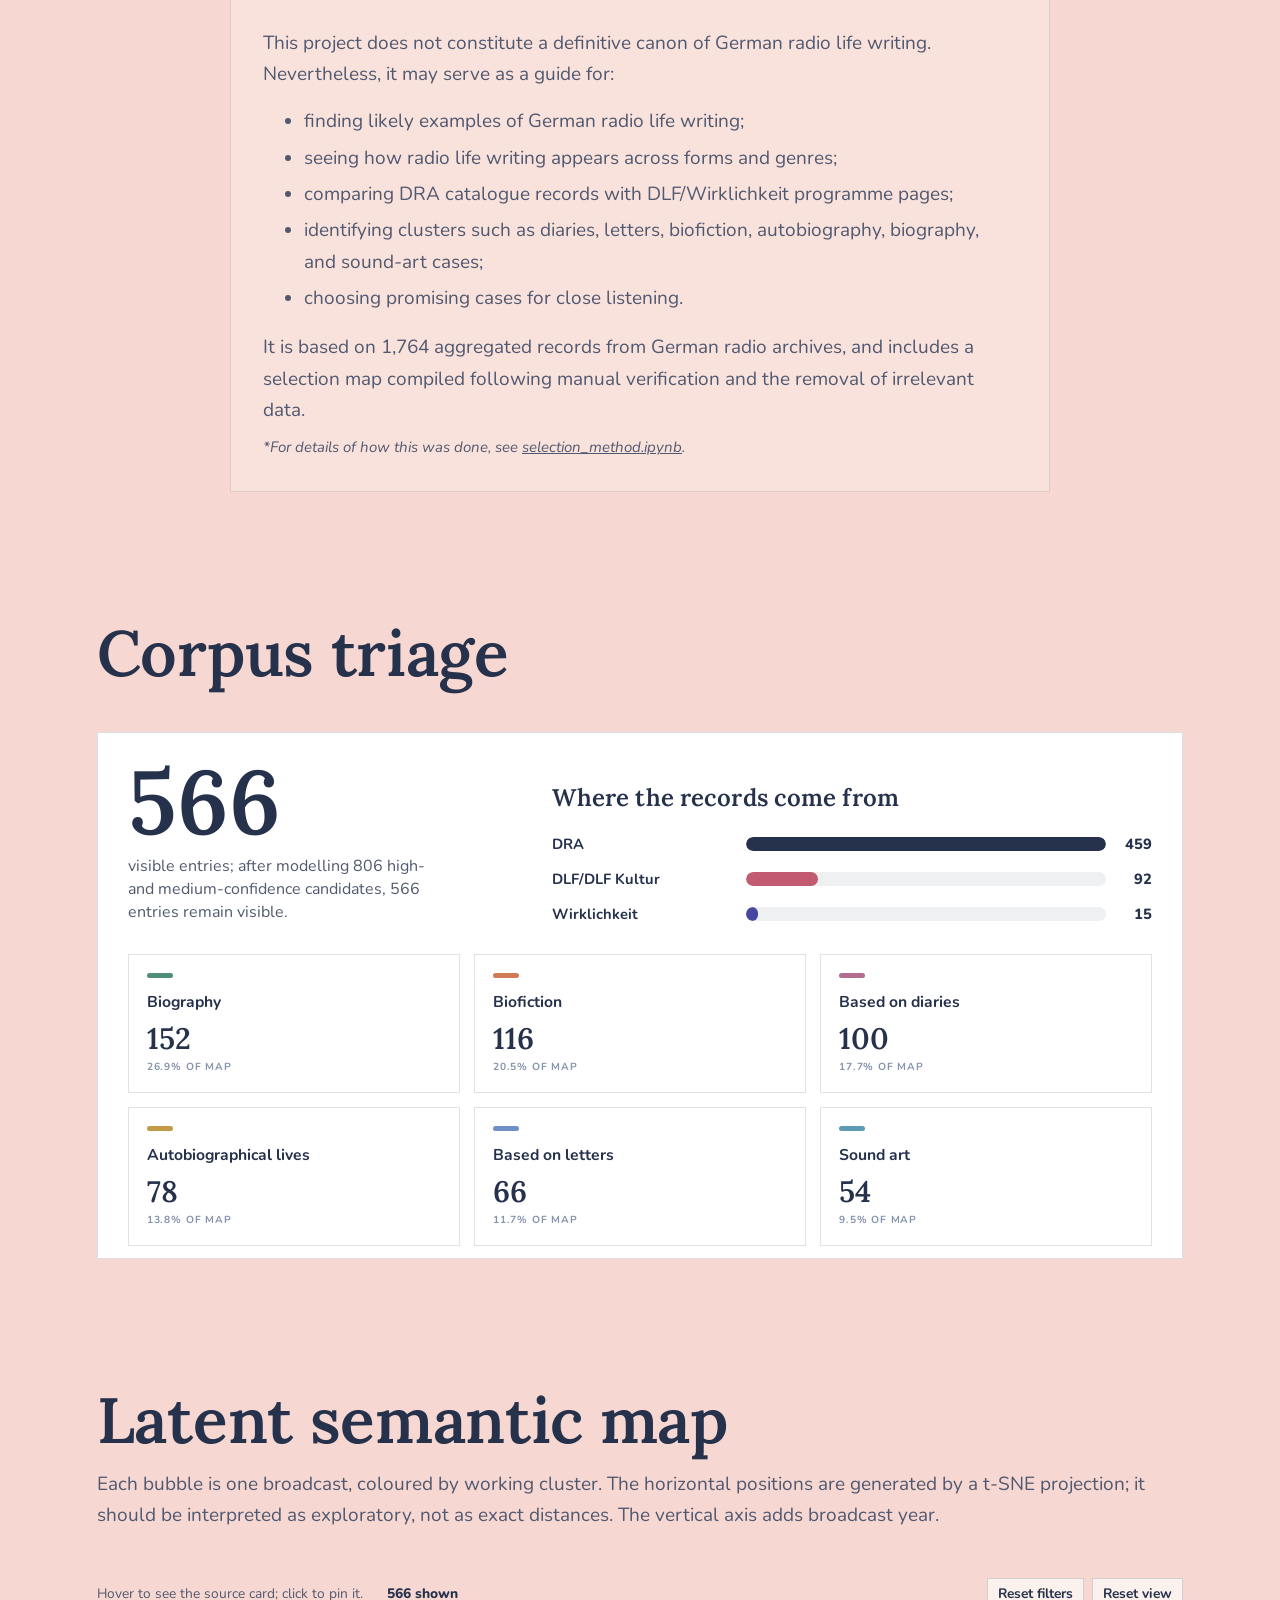
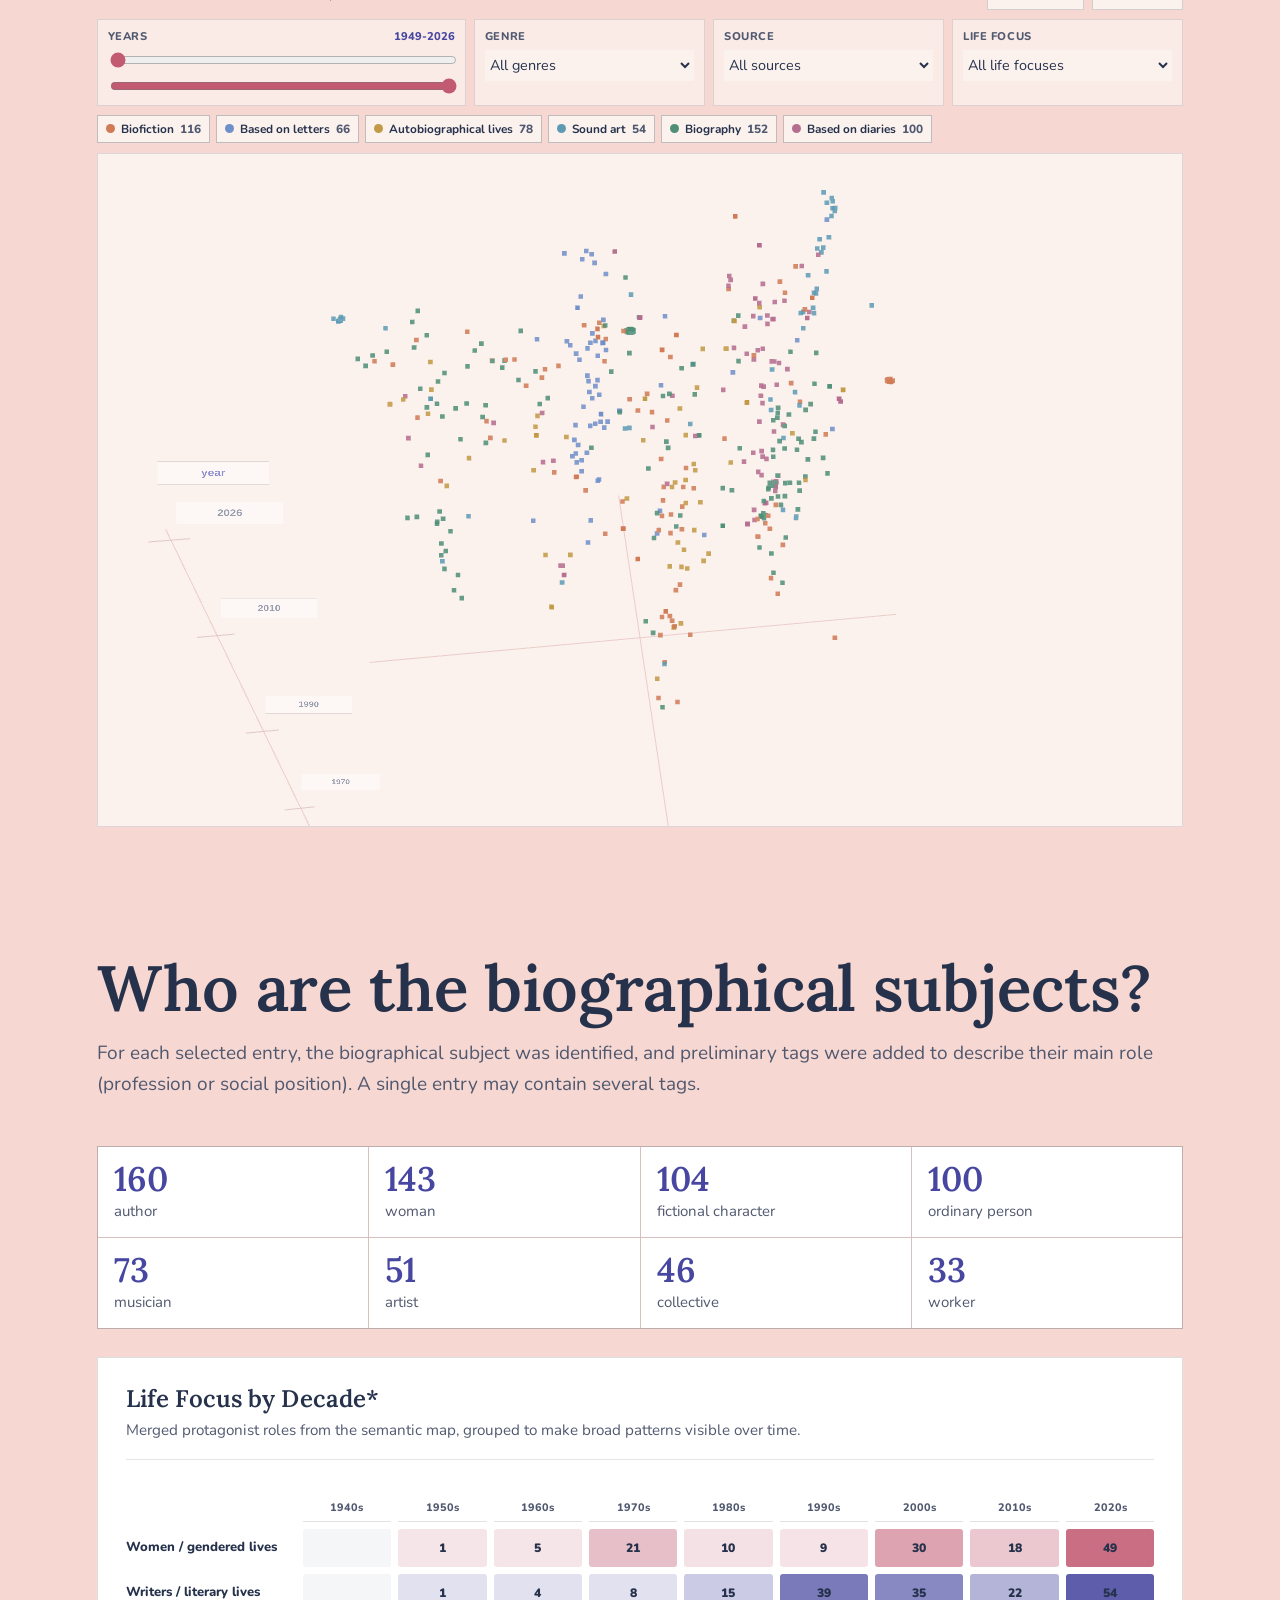
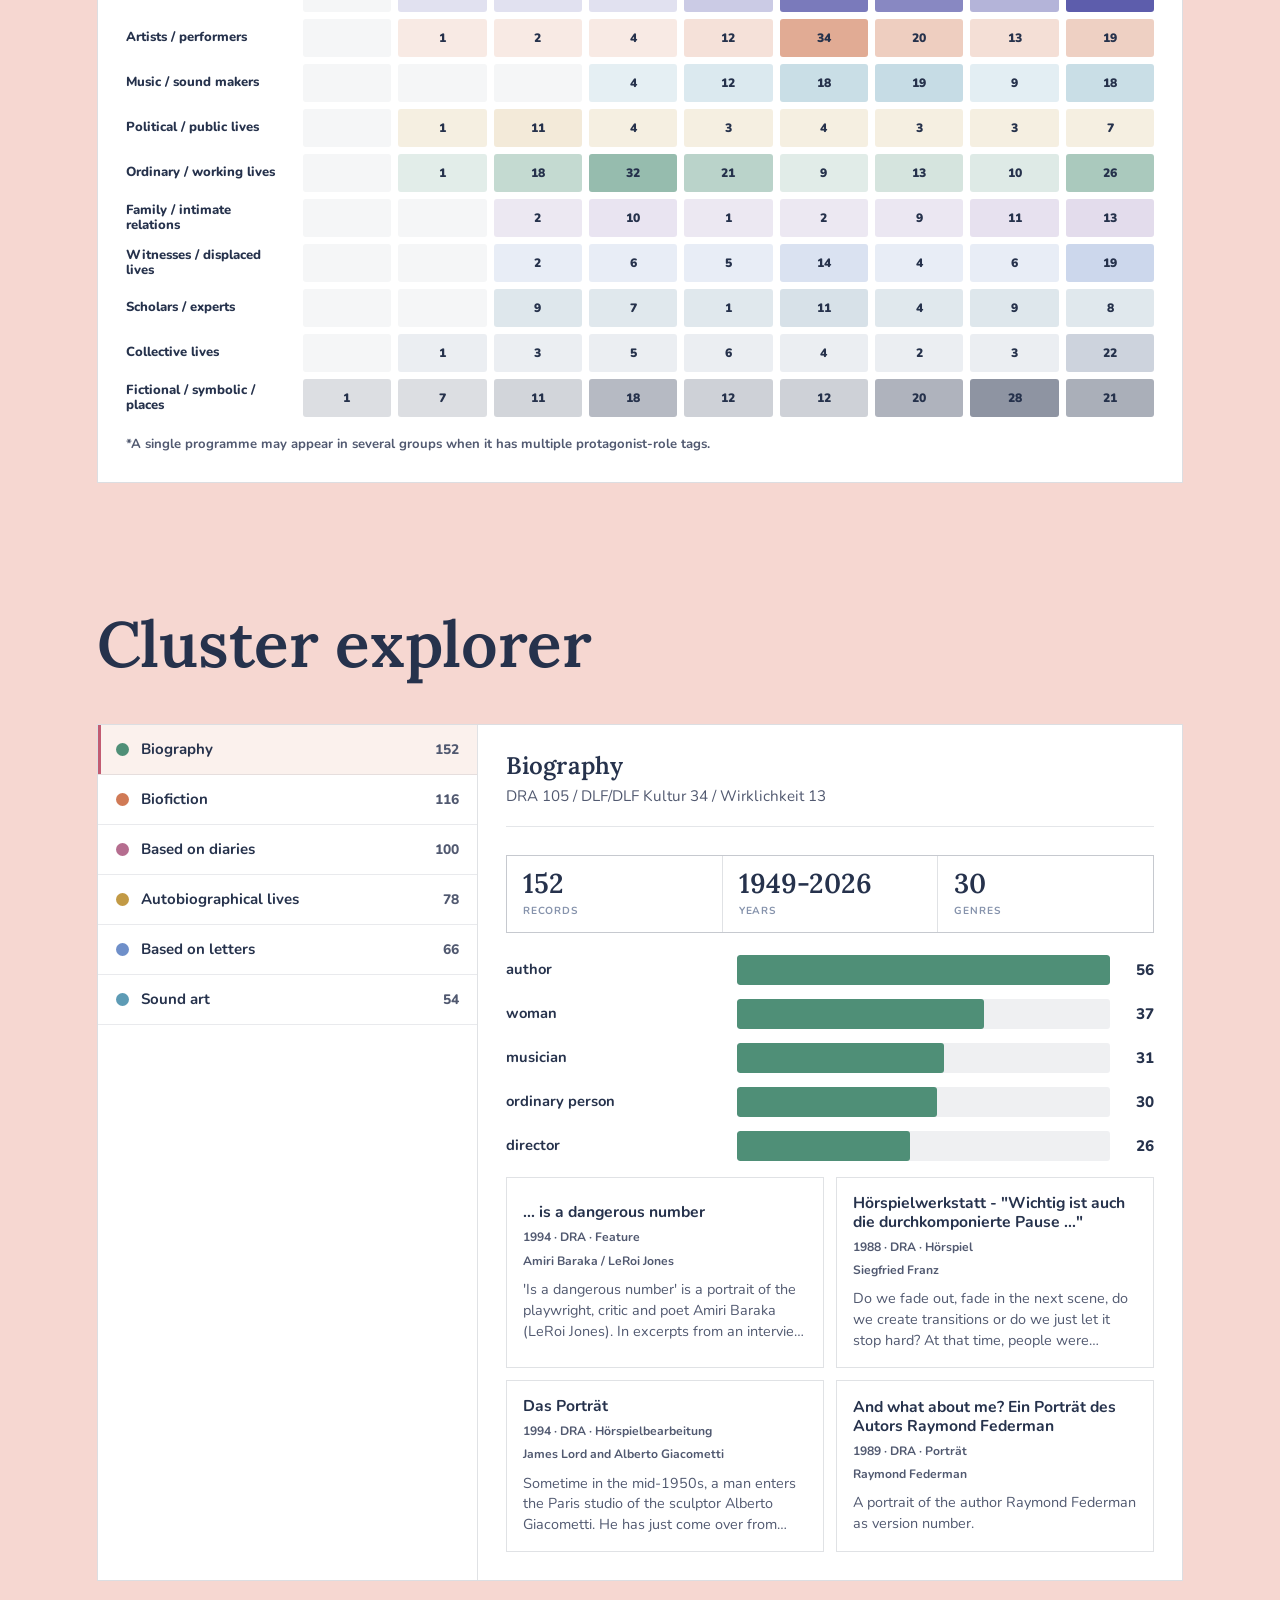
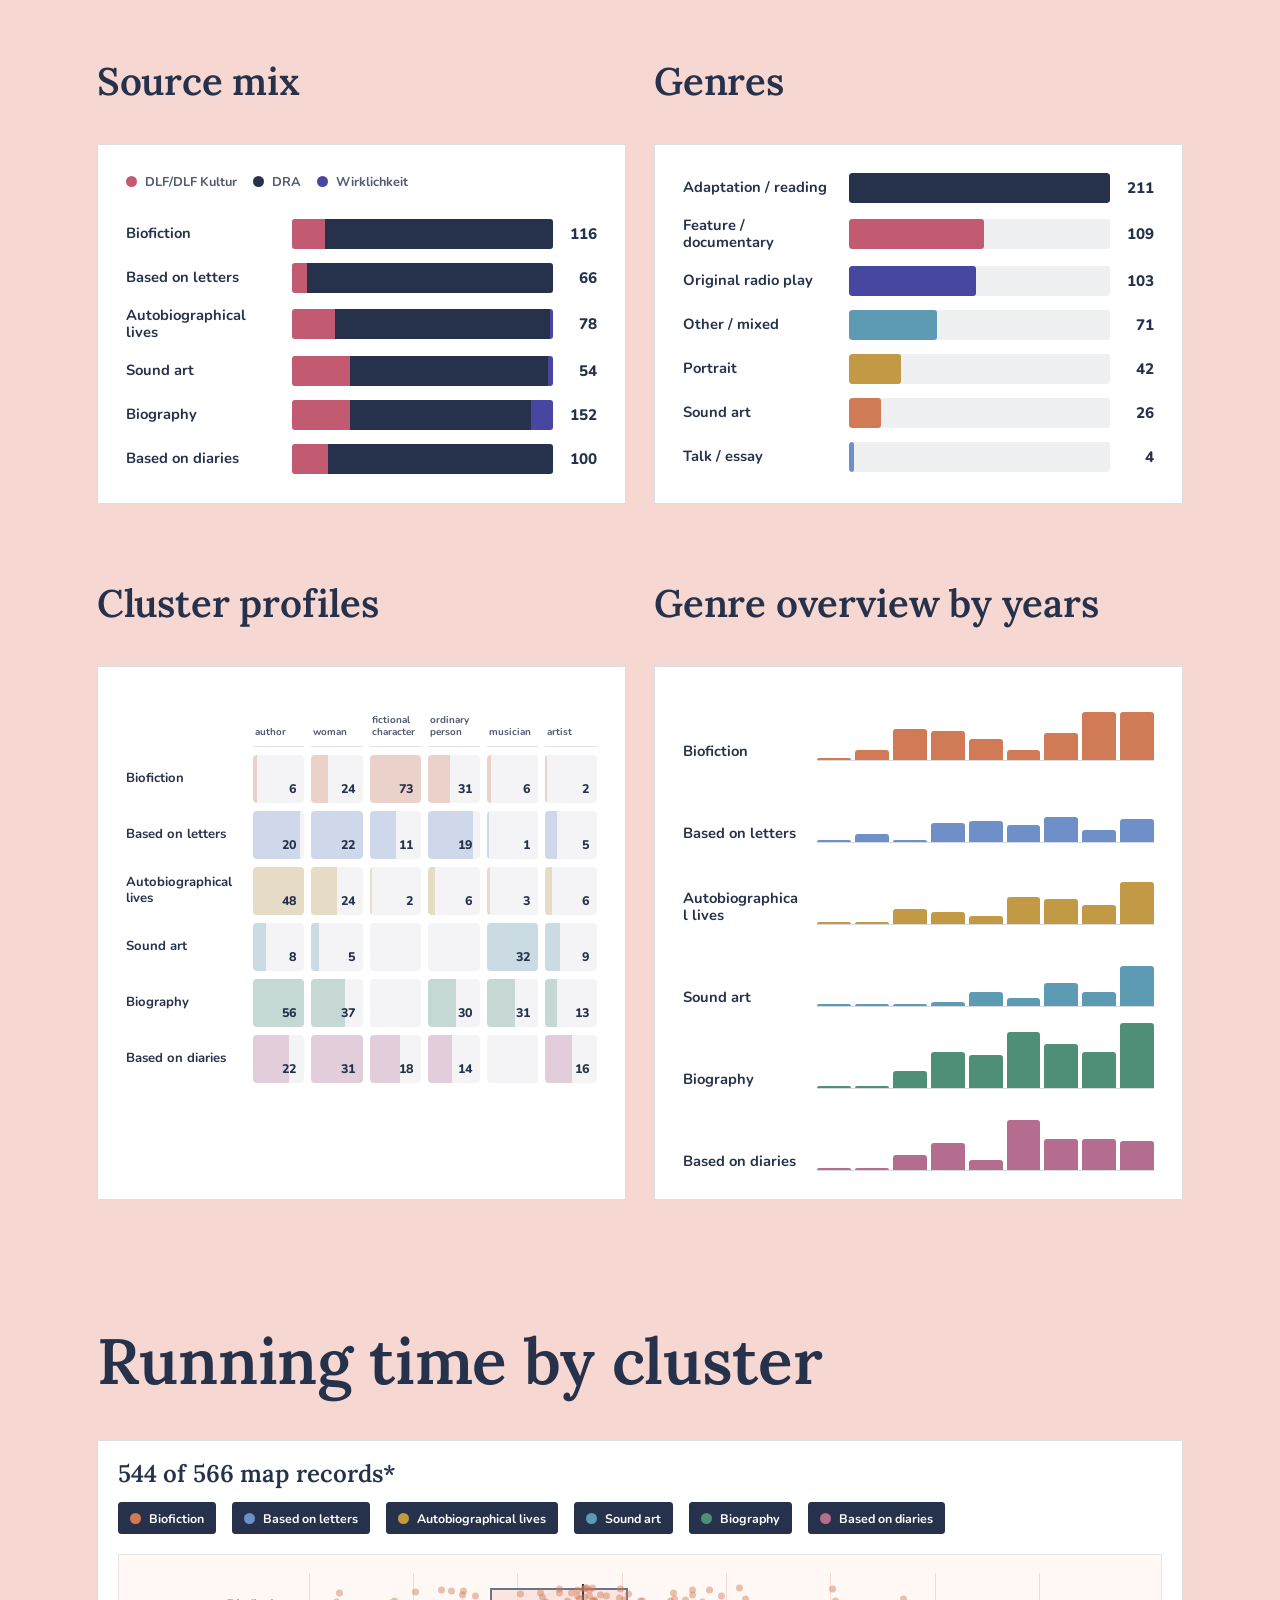
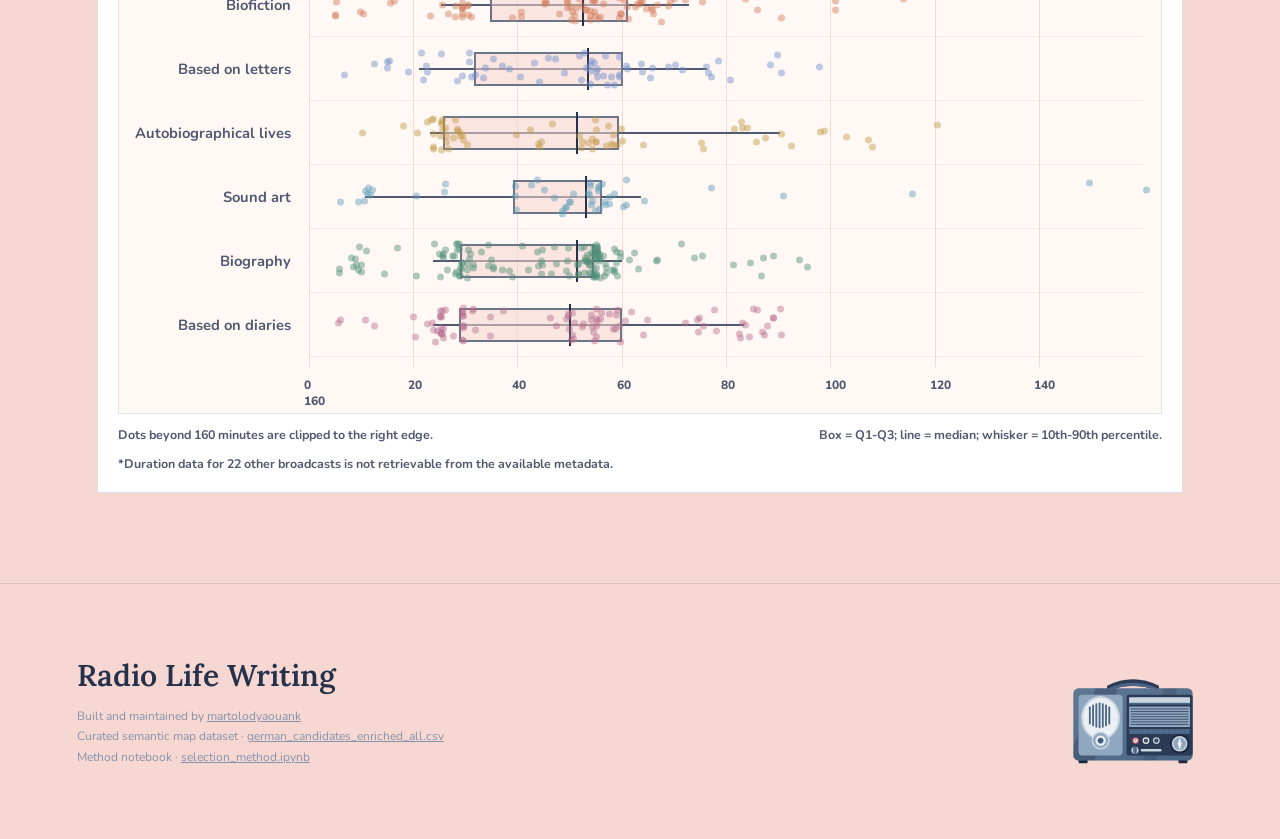
==== commit b84938e9: "Polish mobile bars and cluster copy" ====
--- a/article/index.html
+++ b/article/index.html
@@ -38,7 +38,7 @@
               <li>finding likely examples of German radio life writing;</li>
               <li>seeing how radio life writing appears across forms and genres;</li>
               <li>comparing DRA catalogue records with DLF/Wirklichkeit programme pages;</li>
-              <li>identifying clusters such as diaries, letters, portraits, autobiography, social-documentary representations of lives, and sound-art cases;</li>
+              <li>identifying clusters such as diaries, letters, biofiction, autobiography, biography, and sound-art cases;</li>
               <li>choosing promising cases for close listening.</li>
             </ul>
             <p>It is based on 1,764 aggregated records from German radio archives, and includes a selection map compiled following manual verification and the removal of irrelevant data.</p>
--- a/article/styles.css
+++ b/article/styles.css
@@ -221,7 +221,7 @@
 [data-reveal].is-visible{opacity:1;transform:none}
 @media(max-width:900px){.graph-grid.two,.subject-summary,.triage-top,.cluster-layout{grid-template-columns:1fr}.method-grid{grid-template-columns:repeat(2,minmax(0,1fr))}.graph-grid.two{row-gap:0}.graph-grid.two .section-copy p{min-height:calc(3 * 1.65em)}.cluster-tiles{grid-template-columns:repeat(2,minmax(0,1fr))}.map-controls{grid-template-columns:repeat(2,minmax(0,1fr))}.map-canvas{min-height:430px}.exemplar-grid{grid-template-columns:1fr}.duration-chart{padding-left:150px}.duration-grid{left:150px}.duration-label{left:-138px;width:126px}.duration-axis{left:150px}}
 @media(max-width:620px){.subject-summary,.cluster-tiles,.method-grid{grid-template-columns:repeat(2,minmax(0,1fr))}.map-controls{grid-template-columns:repeat(2,minmax(0,1fr));gap:8px}.year-control,.map-controls label:last-child{grid-column:1/-1}.map-canvas{min-height:415px}.bar-row,.timeline-row{grid-template-columns:1fr}.profile-grid{overflow-x:auto;padding-bottom:8px}.profile-head,.profile-row{min-width:620px;grid-template-columns:minmax(112px,.72fr) repeat(var(--cols),minmax(72px,1fr))}.profile-head span:first-child{display:flex}.detail-metrics{grid-template-columns:1fr}.duration-chart{padding:14px 10px 44px 112px}.duration-grid{inset:14px 10px 44px 112px}.duration-label{left:-104px;width:96px;font-size:.74rem}.duration-axis{left:112px;right:10px}.duration-row{height:58px}}
-@media(max-width:620px){.panel-pad{padding:22px}.interactive-panel.compact{min-height:0}.bar-stack{gap:18px}.bar-row{gap:8px}.bar-track{height:26px}.bar-value{justify-self:start}.source-ribbon{grid-template-columns:minmax(0,1fr) auto;gap:8px 12px}.source-ribbon .source-line{grid-column:1/-1}.guide-block{padding:22px}}
+@media(max-width:620px){.panel-pad{padding:22px}.interactive-panel.compact{min-height:0}.bar-stack{gap:18px}.bar-row{grid-template-columns:minmax(0,1fr) auto;gap:8px 12px}.bar-label{grid-column:1;grid-row:1}.bar-track{grid-column:1/-1;grid-row:2;height:26px}.bar-value{grid-column:2;grid-row:1;align-self:end;justify-self:end}.source-ribbon{grid-template-columns:minmax(0,1fr) auto;gap:8px 12px}.source-ribbon .source-line{grid-column:1/-1}.guide-block{padding:22px}}
 @media(max-width:620px){.hero-metrics span{font-size:clamp(10px,2.8vw,13px);letter-spacing:.075em}}
 @media(max-width:620px){.hero-metrics{grid-template-columns:1fr;width:min(100%,220px);gap:16px}.hero-metrics strong{font-size:clamp(36px,12vw,48px)}.hero-metrics span{font-size:13px;letter-spacing:.095em}.graph-grid.two.section-pad{padding-top:0}.graph-grid.two .section-copy{padding:28px 0}.cluster-tile strong[data-short-label],.profile-row strong[data-short-label],.duration-label[data-short-label]{font-size:0}.cluster-tile strong[data-short-label]::after,.profile-row strong[data-short-label]::after,.duration-label[data-short-label]::after{content:attr(data-short-label);font-size:.98rem}.profile-row strong[data-short-label]::after{font-size:.82rem}.duration-label[data-short-label]::after{font-size:.74rem}.duration-controls button[data-short-label] span{display:none}.duration-controls button[data-short-label]::after{content:attr(data-short-label)}.duration-axis{display:flex;justify-content:space-between}.duration-axis span{display:none;transform:none}.duration-axis span:first-child,.duration-axis span:last-child{display:block}}
 @media(max-width:620px){.cluster-tile{display:grid;grid-template-rows:5px 70px 52px 36px;align-content:start;min-height:196px;padding:18px}.cluster-tile i{margin-bottom:0}.cluster-tile strong{align-self:center;font-size:.9rem;line-height:1.12}.cluster-tile b{align-self:end;margin-top:0}.cluster-tile span{align-self:start;margin-top:6px}.cluster-tile strong[data-short-label]::after{font-size:.9rem}}
